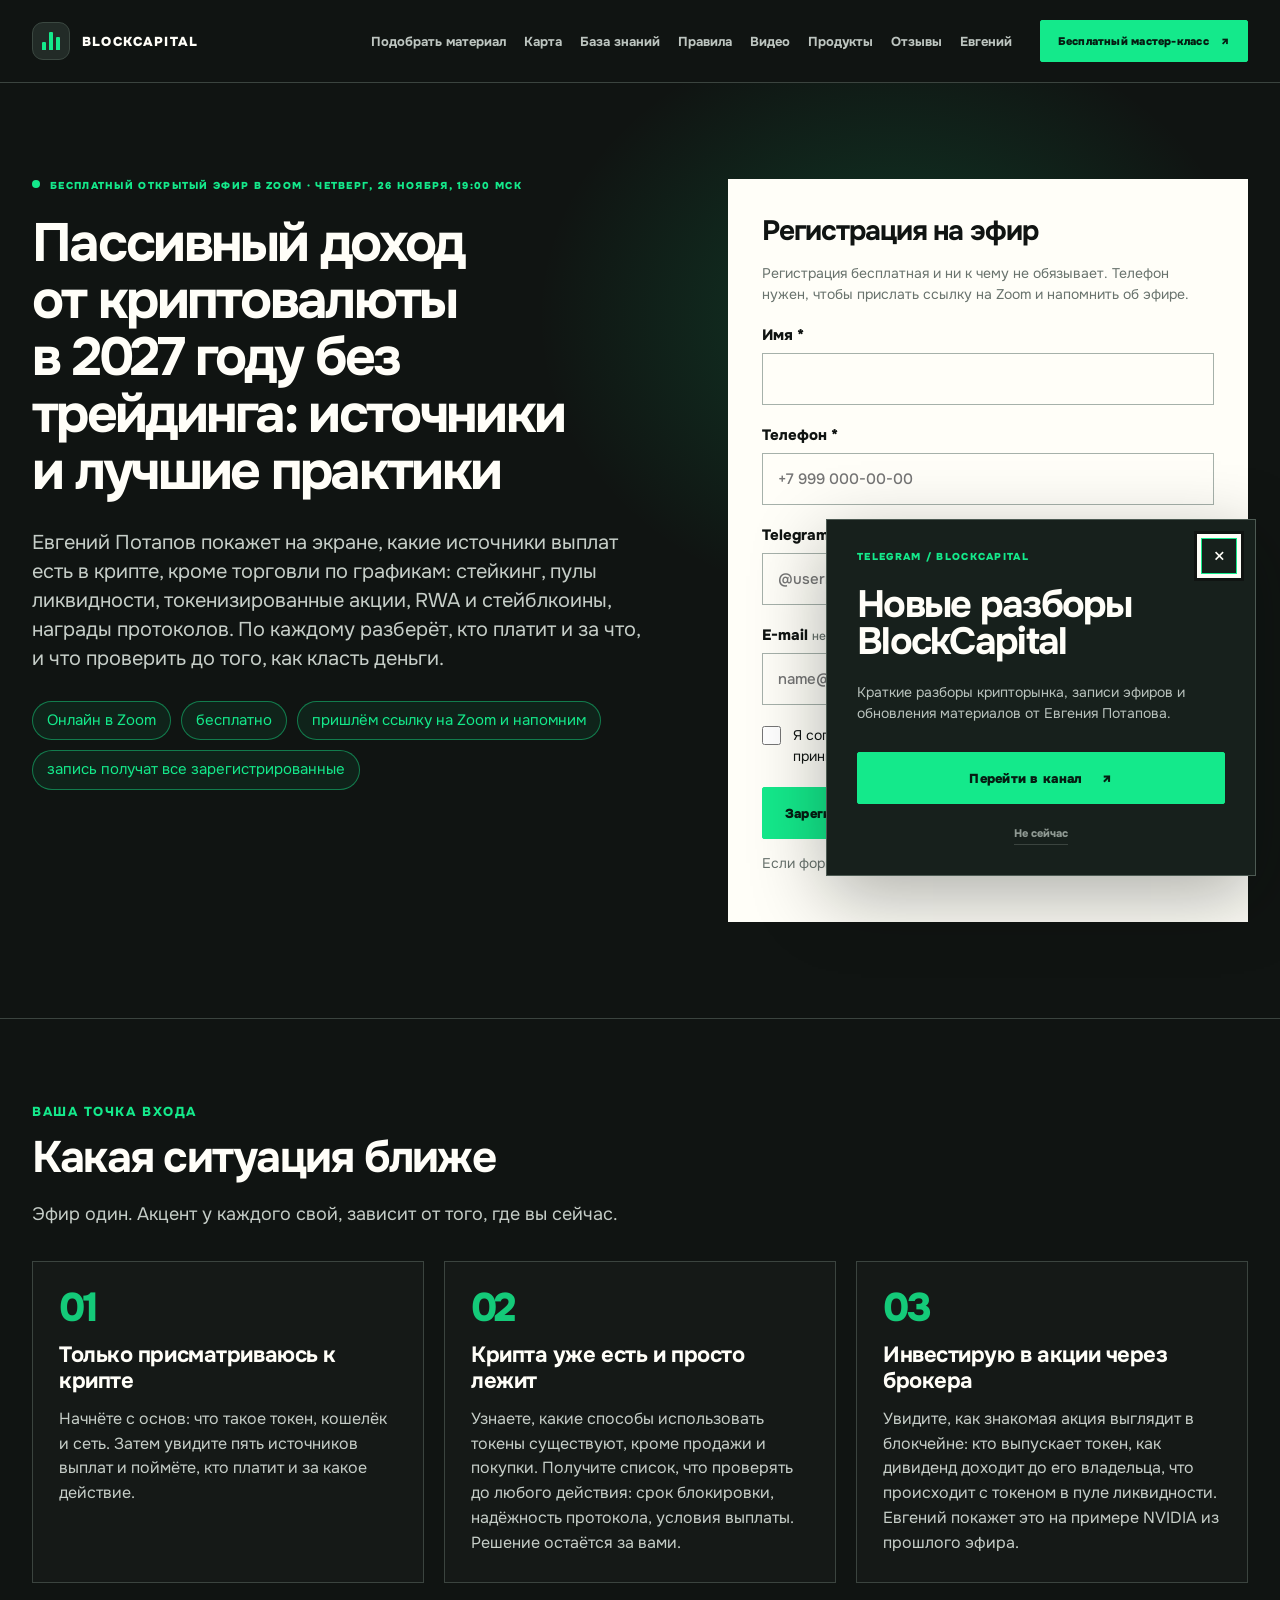
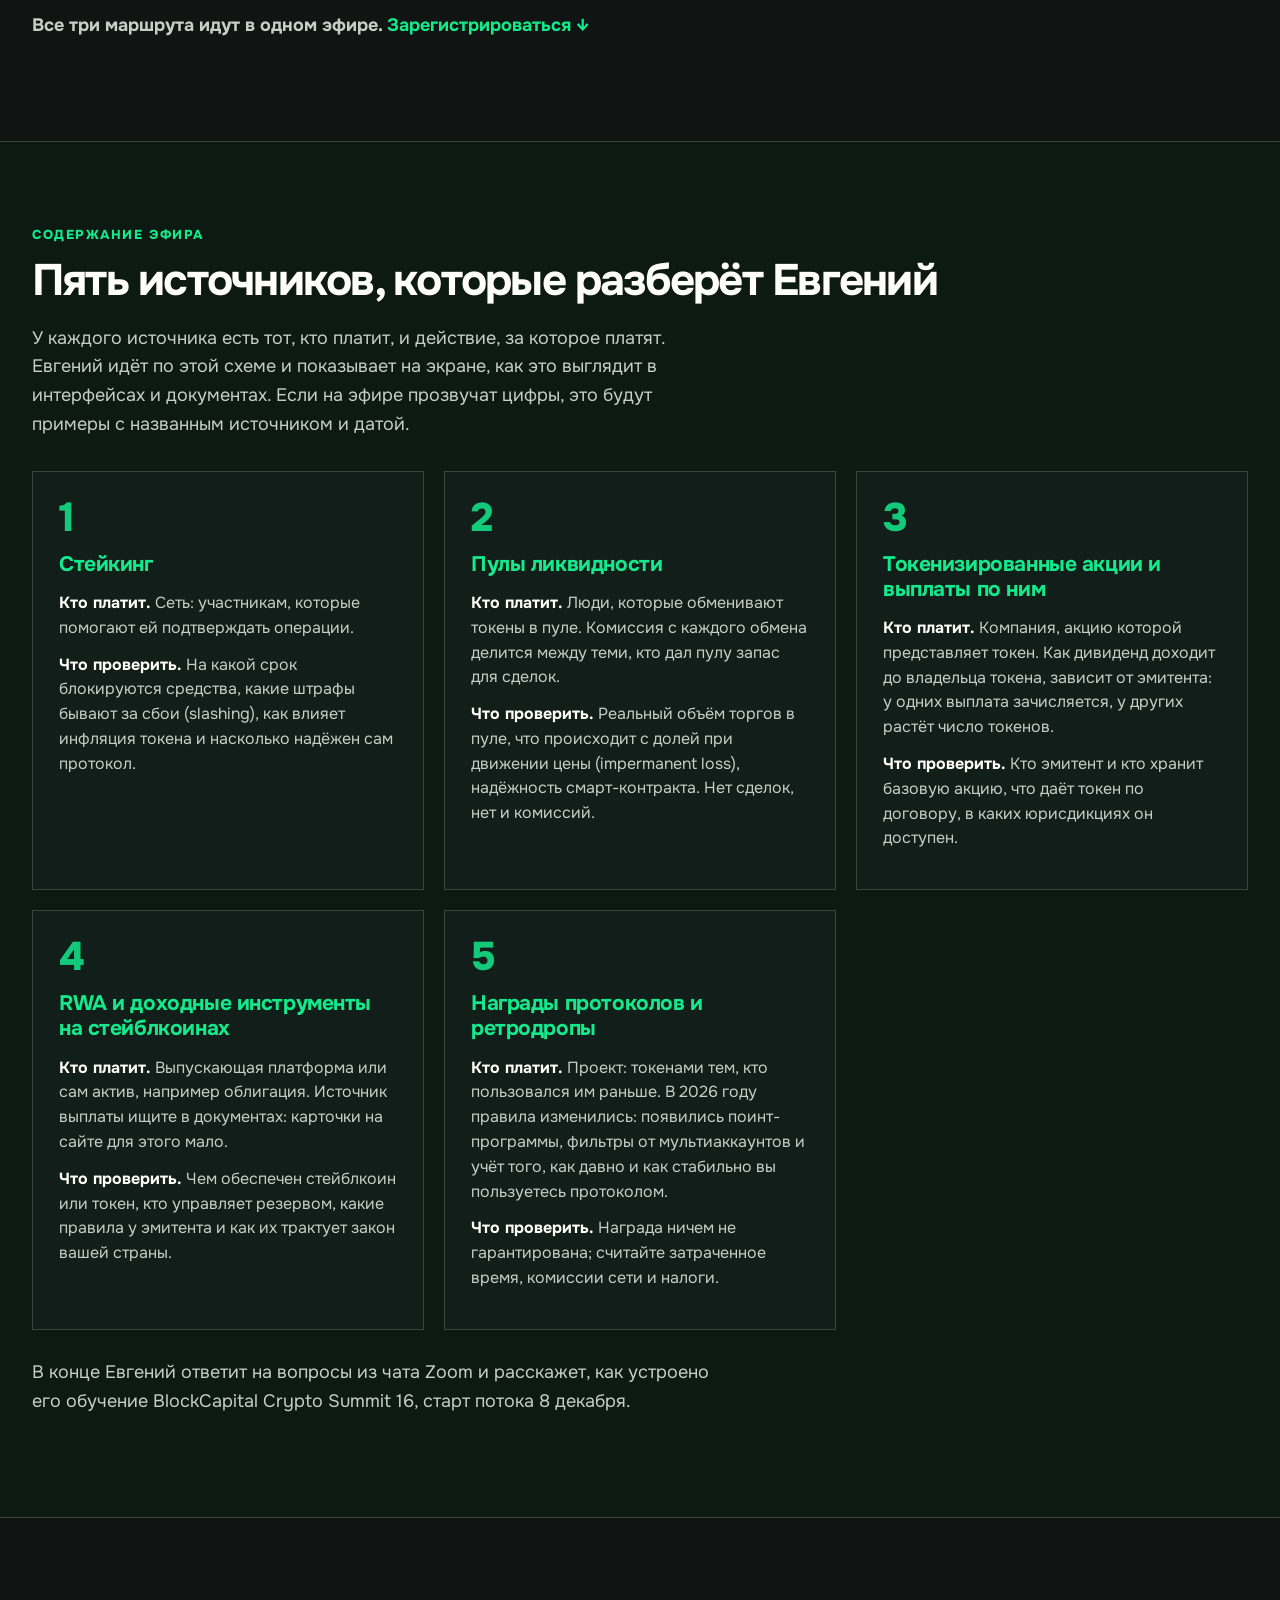
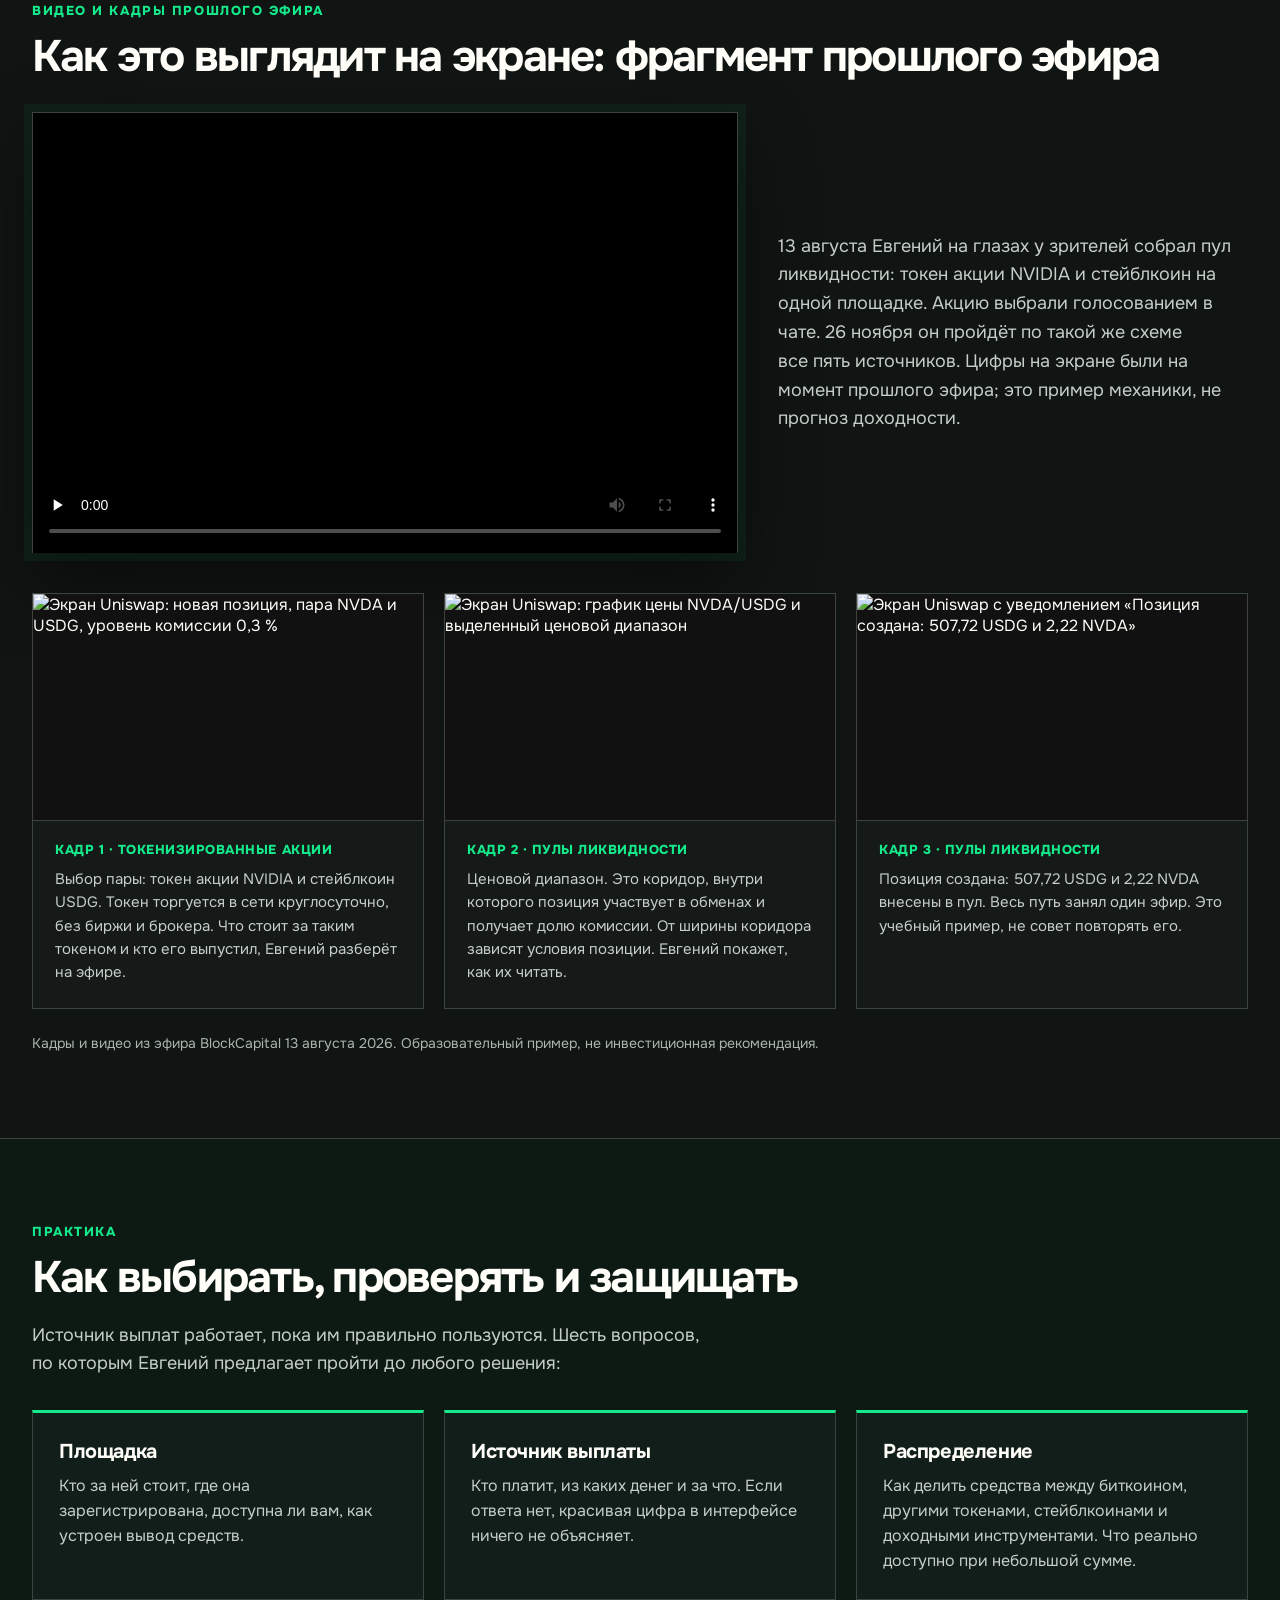
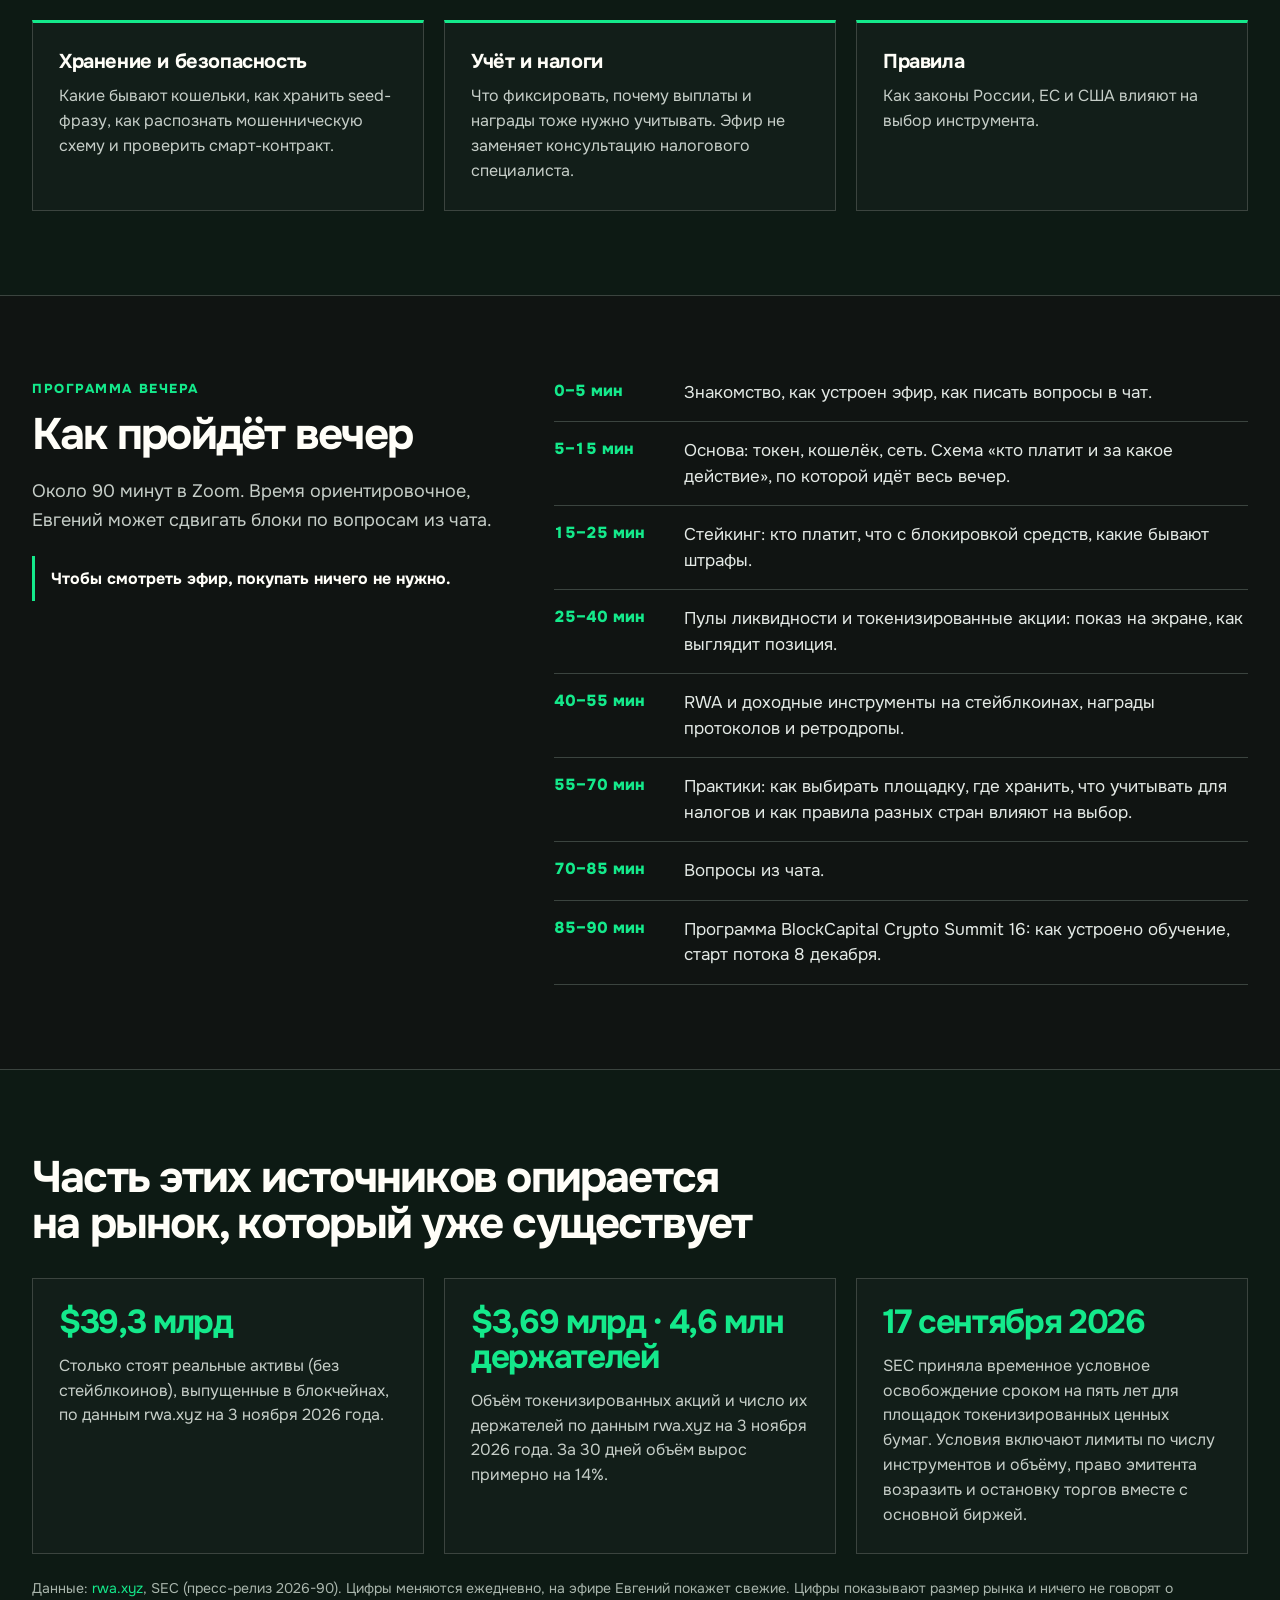
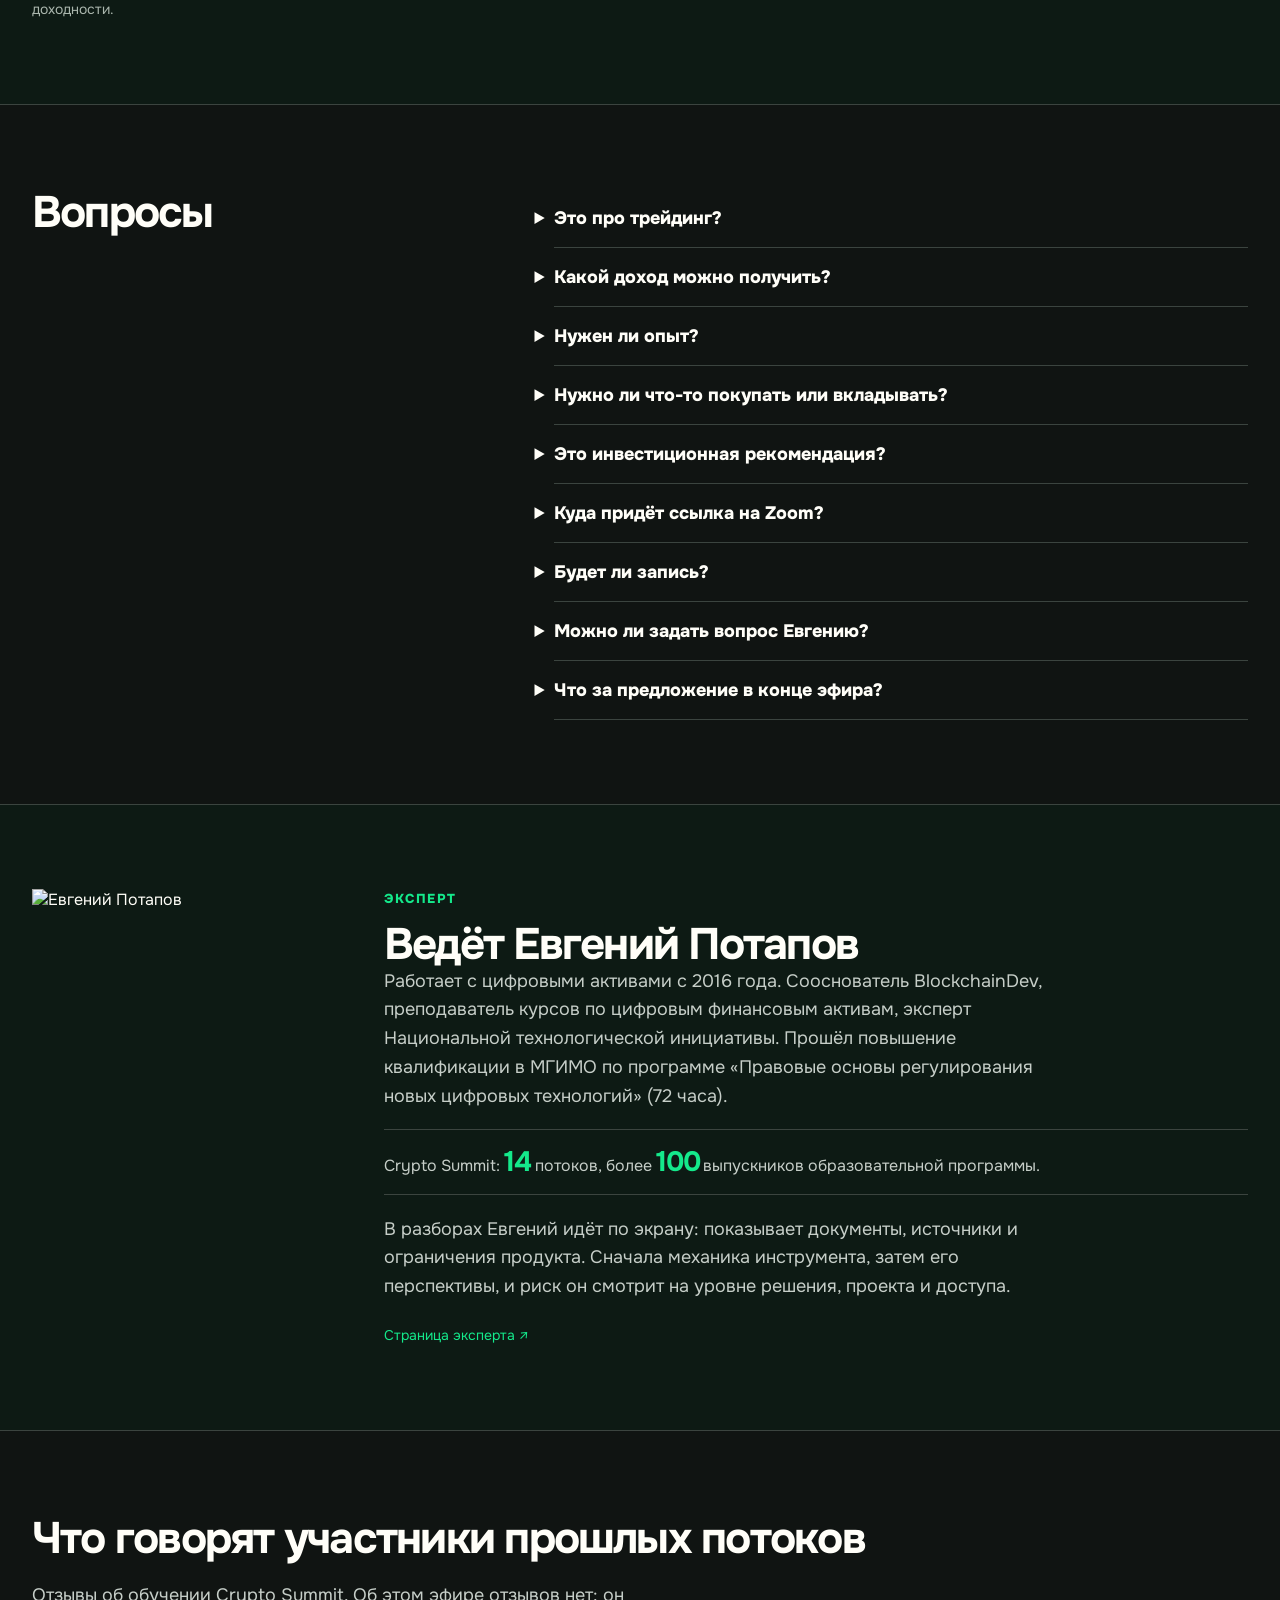
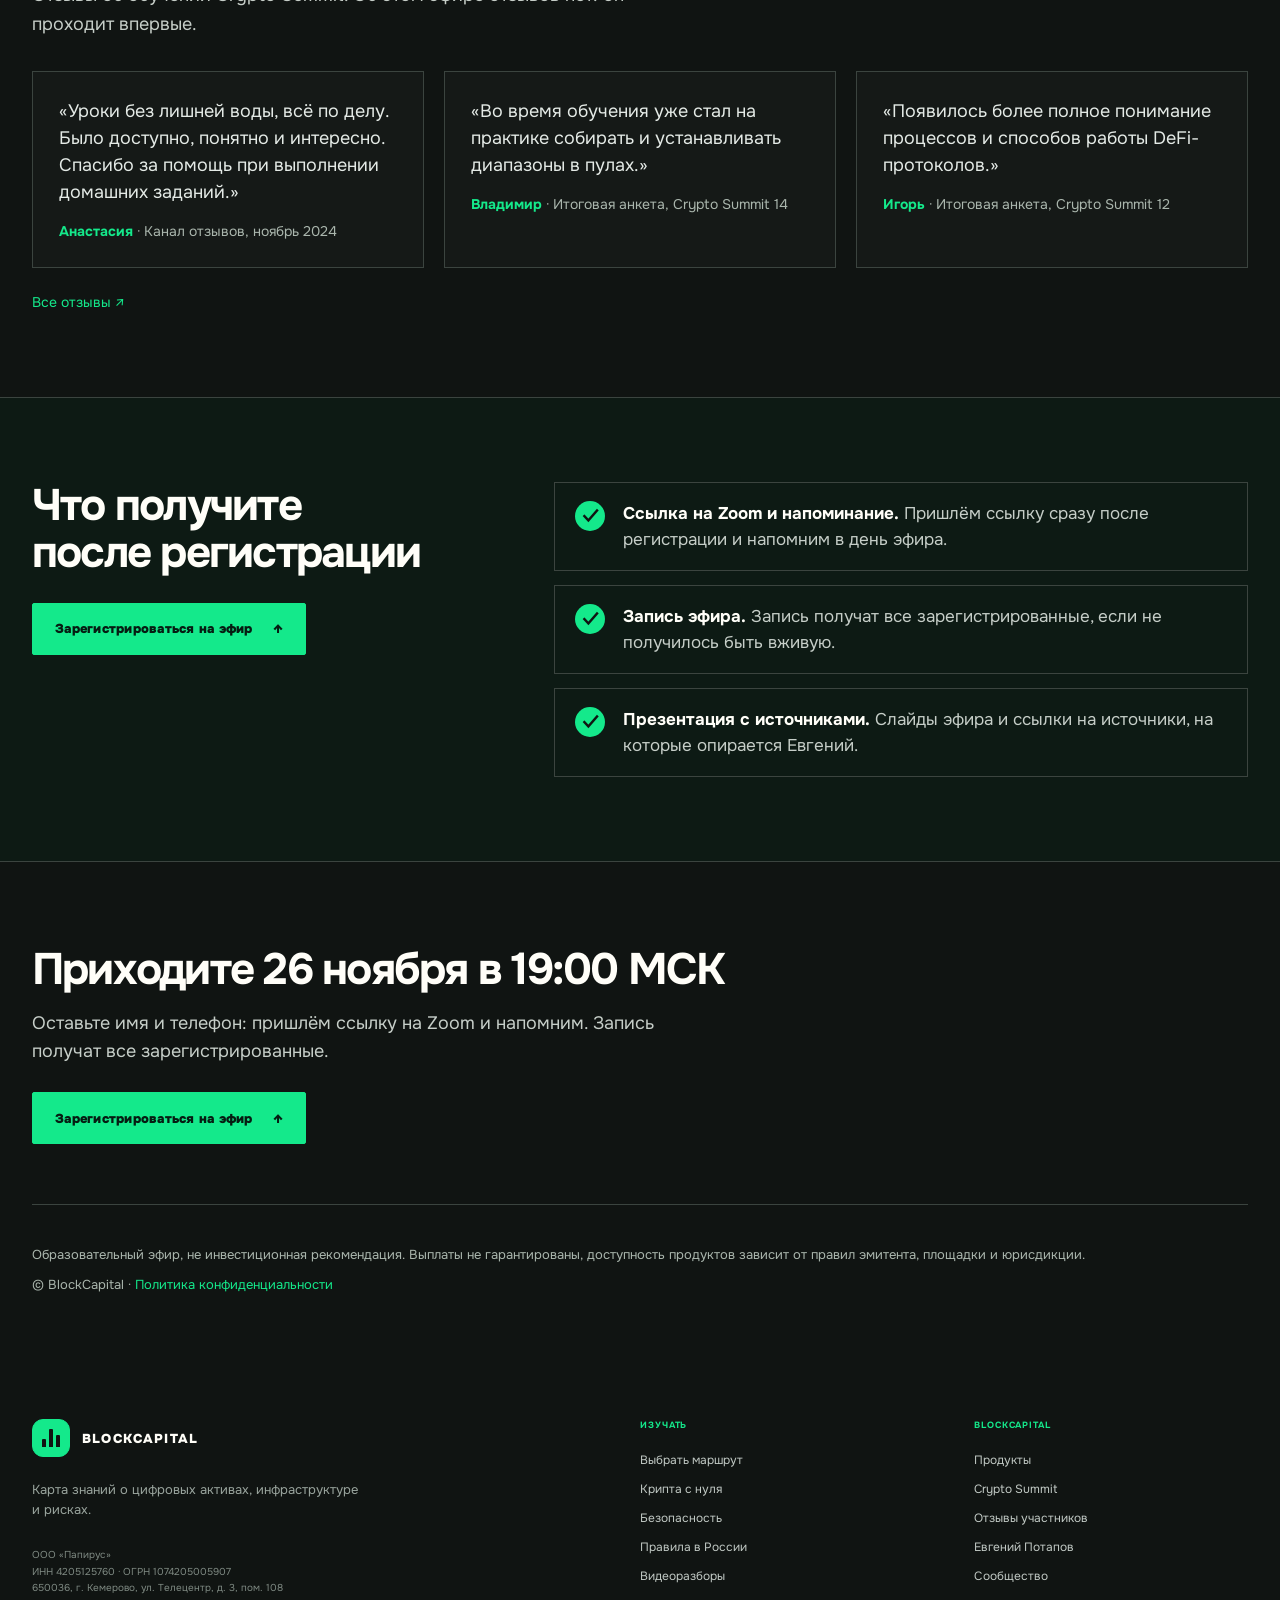
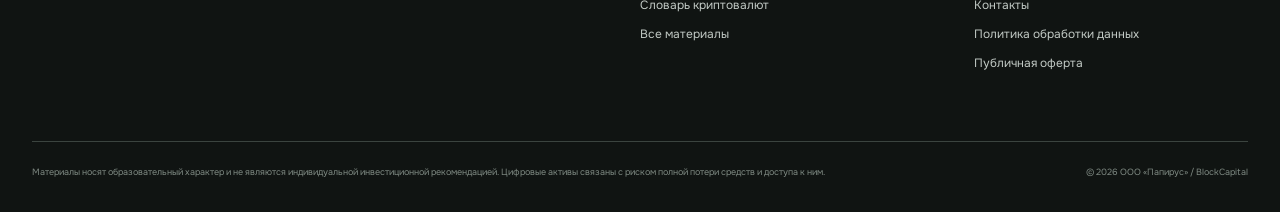
==== index.html @ 90746fdf "Efir 26.11 registration page (GitHub Pages copy)" ====
<!DOCTYPE html><html lang="ru"><head><meta charset="UTF-8"><meta name="viewport" content="width=device-width"><meta name="theme-color" content="#101412"><meta name="description" content="Открытый эфир в Zoom 26 ноября в 19:00 МСК. Евгений Потапов разберёт пять источников выплат в крипте, кроме торговли: кто платит, что проверить, как хранить и учитывать. Бесплатно, запись получат все зарегистрированные."><meta name="robots" content="noindex,nofollow"><link rel="canonical" href="https://theblockcapital.ru/efir/"><link rel="icon" href="https://theblockcapital.ru/favicon.svg" type="image/svg+xml"><meta property="og:locale" content="ru_RU"><meta property="og:type" content="website"><meta property="og:site_name" content="BlockCapital"><meta property="og:title" content="Бесплатный эфир Евгения Потапова 26 ноября: источники дохода от крипты без трейдинга"><meta property="og:description" content="Открытый эфир в Zoom 26 ноября в 19:00 МСК. Евгений Потапов разберёт пять источников выплат в крипте, кроме торговли: кто платит, что проверить, как хранить и учитывать. Бесплатно, запись получат все зарегистрированные."><meta property="og:url" content="https://theblockcapital.ru/efir/"><meta property="og:image" content="https://theblockcapital.ru/og-blockcapital.png"><meta property="og:image:width" content="1729"><meta property="og:image:height" content="910"><meta property="og:image:alt" content="BlockCapital — карта криптомира"><meta name="twitter:card" content="summary_large_image"><meta name="twitter:title" content="Бесплатный эфир Евгения Потапова 26 ноября: источники дохода от крипты без трейдинга"><meta name="twitter:description" content="Открытый эфир в Zoom 26 ноября в 19:00 МСК. Евгений Потапов разберёт пять источников выплат в крипте, кроме торговли: кто платит, что проверить, как хранить и учитывать. Бесплатно, запись получат все зарегистрированные."><meta name="twitter:image" content="https://theblockcapital.ru/og-blockcapital.png"><title>Бесплатный эфир Евгения Потапова 26 ноября: источники дохода от крипты без трейдинга</title><link rel="stylesheet" href="_astro/BaseLayout.CWzog6PB.css"><link rel="stylesheet" href="_astro/index.D4jkWgAp.css"></head><body data-content-id="efir-20261126" data-cluster="efir"><a class="skip-link" href="#content">К содержанию</a><header class="site-header bc-entry-header"><style>
    .bc-entry-header .desktop-nav { gap: 18px; }
    .bc-entry-header .desktop-nav a, .bc-entry-header .header-row > .button { white-space: nowrap; }
    .bc-entry-header .mobile-menu nav { max-height: calc(100dvh - 100px); overflow-y: auto; }
    .bc-entry-header .mobile-menu nav .mobile-masterclass { color: var(--ink); background: var(--green); }
    @media (max-width: 1240px) {
      .bc-entry-header .desktop-nav, .bc-entry-header .header-row > .button { display: none; }
      .bc-entry-header .mobile-menu { display: block; position: relative; }
      .bc-entry-header .mobile-menu summary { width: 42px; height: 42px; display: grid; place-content: center; gap: 6px; border: 1px solid var(--dark-line); cursor: pointer; list-style: none; }
      .bc-entry-header .mobile-menu summary::-webkit-details-marker { display: none; }
      .bc-entry-header .mobile-menu summary span { width: 18px; height: 1px; display: block; background: var(--white); }
      .bc-entry-header .mobile-menu nav { min-width: 250px; max-width: calc(100vw - 40px); padding: 12px; position: absolute; top: 49px; right: 0; display: flex; flex-direction: column; color: var(--ink); background: var(--paper); box-shadow: 0 15px 35px rgba(0,0,0,.25); }
      .bc-entry-header .mobile-menu nav a { padding: 13px; border-bottom: 1px solid var(--line); font-size: 13px; font-weight: 800; }
    }
    @media (forced-colors: active) { .bc-entry-header .mobile-menu summary span { background: none; border-top: 2px solid ButtonText; } }
  </style><div class="shell header-row"><a class="brand" href="https://theblockcapital.ru/" aria-label="BlockCapital — главная"><span class="brand-mark" aria-hidden="true"><i></i><i></i><i></i></span><span>BLOCKCAPITAL</span></a><nav class="desktop-nav" aria-label="Основная навигация"><a href="https://theblockcapital.ru/route/" data-metrika-goal="related_click" data-position="header_quiz" data-destination="route">Подобрать материал</a><a href="https://theblockcapital.ru/#map">Карта</a><a href="https://theblockcapital.ru/blog/">База знаний</a><a href="https://theblockcapital.ru/regulation/cryptocurrency-russia-2026/">Правила</a><a href="https://theblockcapital.ru/videos/">Видео</a><a href="https://theblockcapital.ru/products/">Продукты</a><a href="https://theblockcapital.ru/reviews/">Отзывы</a><a href="https://theblockcapital.ru/expert/evgeny-potapov/">Евгений</a></nav><a class="button button-small" href="https://theblockcapital.ru/academy/crypto-start/" data-metrika-goal="related_click" data-position="header_masterclass" data-destination="crypto-start">Бесплатный мастер-класс <span aria-hidden="true">↗</span></a><details class="mobile-menu"><summary aria-label="Открыть меню"><span></span><span></span></summary><nav aria-label="Мобильная навигация"><a class="mobile-masterclass" href="https://theblockcapital.ru/academy/crypto-start/" data-metrika-goal="related_click" data-position="mobile_header_masterclass" data-destination="crypto-start">Бесплатный мастер-класс ↗</a><a href="https://theblockcapital.ru/route/" data-metrika-goal="related_click" data-position="mobile_header_quiz" data-destination="route">Подобрать материал</a><a href="https://theblockcapital.ru/#map">Карта</a><a href="https://theblockcapital.ru/blog/">База знаний</a><a href="https://theblockcapital.ru/regulation/cryptocurrency-russia-2026/">Правила</a><a href="https://theblockcapital.ru/videos/">Видео</a><a href="https://theblockcapital.ru/products/">Продукты</a><a href="https://theblockcapital.ru/reviews/">Отзывы</a><a href="https://theblockcapital.ru/expert/evgeny-potapov/">Евгений</a><a href="https://theblockcapital.ru/academy/crypto-summit/">Crypto Summit</a><a href="https://theblockcapital.ru/community/">Сообщество</a><a href="https://theblockcapital.ru/contacts/">Контакты</a><a href="https://theblockcapital.ru/security/">Безопасность</a></nav></details></div></header><main id="content" tabindex="-1"><section class="ef-hero" data-astro-cid-yrrkajif><div class="ef-glow" aria-hidden="true" data-astro-cid-yrrkajif></div><div class="shell ef-grid" data-astro-cid-yrrkajif><div class="ef-copy" data-astro-cid-yrrkajif><span class="kicker kicker-green ef-kicker" data-astro-cid-yrrkajif>Бесплатный открытый эфир в Zoom · четверг, 26 ноября, 19:00 МСК</span><h1 data-astro-cid-yrrkajif>Пассивный доход от криптовалюты в 2027 году без трейдинга: источники и лучшие практики</h1><p class="ef-lead" data-astro-cid-yrrkajif>Евгений Потапов покажет на экране, какие источники выплат есть в крипте, кроме торговли по графикам: стейкинг, пулы ликвидности, токенизированные акции, RWA и стейблкоины, награды протоколов. По каждому разберёт, кто платит и за что, и что проверить до того, как класть деньги.</p><ul class="ef-chips" aria-label="Условия эфира" data-astro-cid-yrrkajif><li data-astro-cid-yrrkajif>Онлайн в Zoom</li><li data-astro-cid-yrrkajif>бесплатно</li><li data-astro-cid-yrrkajif>пришлём ссылку на Zoom и напомним</li><li data-astro-cid-yrrkajif>запись получат все зарегистрированные</li></ul></div><div class="ef-card" id="register" data-ef-card data-astro-cid-yrrkajif><div data-ef-gate data-astro-cid-yrrkajif><h2 data-astro-cid-yrrkajif>Регистрация на эфир</h2><p class="ef-hint" data-astro-cid-yrrkajif>Регистрация бесплатная и ни к чему не обязывает. Телефон нужен, чтобы прислать ссылку на Zoom и напомнить об эфире.</p><form class="ef-form" data-ef-form method="post" novalidate data-astro-cid-yrrkajif><label class="ef-field" for="ef-name" data-astro-cid-yrrkajif><span data-astro-cid-yrrkajif>Имя *</span><input id="ef-name" name="name" type="text" autocomplete="name" maxlength="120" required aria-describedby="ef-name-error" data-astro-cid-yrrkajif><small id="ef-name-error" class="ef-err" data-astro-cid-yrrkajif>Укажите имя.</small></label><label class="ef-field" for="ef-phone" data-astro-cid-yrrkajif><span data-astro-cid-yrrkajif>Телефон *</span><input id="ef-phone" name="phone" type="tel" autocomplete="tel" inputmode="tel" maxlength="24" required aria-describedby="ef-phone-error" placeholder="+7 999 000-00-00" data-astro-cid-yrrkajif><small id="ef-phone-error" class="ef-err" data-astro-cid-yrrkajif>Введите номер телефона: от 10 до 15 цифр.</small></label><label class="ef-field" for="ef-telegram" data-astro-cid-yrrkajif><span data-astro-cid-yrrkajif>Telegram <em data-astro-cid-yrrkajif>необязательно</em></span><input id="ef-telegram" name="telegram" type="text" autocomplete="username" autocapitalize="none" autocorrect="off" spellcheck="false" maxlength="100" aria-describedby="ef-telegram-error" placeholder="@username или t.me/username" data-astro-cid-yrrkajif><small id="ef-telegram-error" class="ef-err" data-astro-cid-yrrkajif>Укажите @username или ссылку t.me/username.</small></label><label class="ef-field" for="ef-email" data-astro-cid-yrrkajif><span data-astro-cid-yrrkajif>E-mail <em data-astro-cid-yrrkajif>необязательно</em></span><input id="ef-email" name="email" type="email" autocomplete="email" spellcheck="false" maxlength="180" aria-describedby="ef-email-error" placeholder="name@example.com" data-astro-cid-yrrkajif><small id="ef-email-error" class="ef-err" data-astro-cid-yrrkajif>Укажите корректный e-mail.</small></label><label class="ef-consent" data-astro-cid-yrrkajif><input name="consent" type="checkbox" required aria-describedby="ef-consent-error" data-astro-cid-yrrkajif><span data-astro-cid-yrrkajif>Я согласен(на) на обработку персональных данных и принимаю <a href="https://theblockcapital.ru/privacy/" target="_blank" rel="noreferrer" data-astro-cid-yrrkajif>политику конфиденциальности</a>. *</span></label><small id="ef-consent-error" class="ef-err" data-ef-consent-error hidden data-astro-cid-yrrkajif>Подтвердите согласие.</small><label class="ef-honeypot" aria-hidden="true" data-astro-cid-yrrkajif>Не заполняйте это поле<input name="website" type="text" tabindex="-1" autocomplete="off" data-astro-cid-yrrkajif></label><p class="ef-error" data-ef-error role="alert" hidden data-astro-cid-yrrkajif>Не удалось отправить форму. Проверьте соединение и попробуйте ещё раз: ответы остались в полях.</p><button class="button" type="submit" data-ef-submit disabled data-astro-cid-yrrkajif>Зарегистрироваться на эфир <span aria-hidden="true" data-astro-cid-yrrkajif>↗</span></button></form><p class="ef-help" data-astro-cid-yrrkajif>Если форма не работает, <a href="https://t.me/Yan_Lukashin" target="_blank" rel="noreferrer" data-astro-cid-yrrkajif>напишите Яну</a>.</p></div><div class="ef-done" data-ef-done hidden data-astro-cid-yrrkajif><h2 tabindex="-1" data-ef-done-heading data-astro-cid-yrrkajif>Вы зарегистрированы</h2><p data-astro-cid-yrrkajif>Пришлём ссылку на Zoom и напомним в день эфира. Запись получат все зарегистрированные.</p><p class="ef-event" data-astro-cid-yrrkajif><b data-astro-cid-yrrkajif>26 ноября, четверг, 19:00 МСК</b><br data-astro-cid-yrrkajif>Онлайн в Zoom. Ссылку на Zoom пришлём после регистрации и напомним в день эфира.</p><div class="ef-actions" data-astro-cid-yrrkajif><button class="button" type="button" data-ef-ics data-astro-cid-yrrkajif>Добавить в календарь <span aria-hidden="true" data-astro-cid-yrrkajif>↓</span></button><a class="button button-ghost" href="https://t.me/theBlockCapital" target="_blank" rel="noreferrer" data-ef-tg data-astro-cid-yrrkajif>Telegram-канал <span aria-hidden="true" data-astro-cid-yrrkajif>↗</span></a></div></div></div></div><noscript><p class="shell ef-noscript" data-astro-cid-yrrkajif>Для отправки формы нужен JavaScript. Если он недоступен, <a href="https://t.me/Yan_Lukashin" target="_blank" rel="noreferrer" data-astro-cid-yrrkajif>напишите Яну</a>.</p></noscript></section><section class="ef-section" aria-labelledby="ef-sit-h" data-astro-cid-yrrkajif><div class="shell" data-astro-cid-yrrkajif><span class="ef-eyebrow" data-astro-cid-yrrkajif>Ваша точка входа</span><h2 id="ef-sit-h" data-astro-cid-yrrkajif>Какая ситуация ближе</h2><p class="ef-p ef-intro" data-astro-cid-yrrkajif>Эфир один. Акцент у каждого свой, зависит от того, где вы сейчас.</p><ul class="ef-sit" data-astro-cid-yrrkajif><li class="ef-reveal" data-astro-cid-yrrkajif><span class="ef-num" aria-hidden="true" data-astro-cid-yrrkajif>01</span><h3 data-astro-cid-yrrkajif>Только присматриваюсь к крипте</h3><p data-astro-cid-yrrkajif>Начнёте с основ: что такое токен, кошелёк и сеть. Затем увидите пять источников выплат и поймёте, кто платит и за какое действие.</p></li><li class="ef-reveal" data-astro-cid-yrrkajif><span class="ef-num" aria-hidden="true" data-astro-cid-yrrkajif>02</span><h3 data-astro-cid-yrrkajif>Крипта уже есть и просто лежит</h3><p data-astro-cid-yrrkajif>Узнаете, какие способы использовать токены существуют, кроме продажи и покупки. Получите список, что проверять до любого действия: срок блокировки, надёжность протокола, условия выплаты. Решение остаётся за вами.</p></li><li class="ef-reveal" data-astro-cid-yrrkajif><span class="ef-num" aria-hidden="true" data-astro-cid-yrrkajif>03</span><h3 data-astro-cid-yrrkajif>Инвестирую в акции через брокера</h3><p data-astro-cid-yrrkajif>Увидите, как знакомая акция выглядит в блокчейне: кто выпускает токен, как дивиденд доходит до его владельца, что происходит с токеном в пуле ликвидности. Евгений покажет это на примере NVIDIA из прошлого эфира.</p></li></ul><p class="ef-p ef-anchor" data-astro-cid-yrrkajif>Все три маршрута идут в одном эфире. <a href="#register" data-ef-cta data-astro-cid-yrrkajif>Зарегистрироваться ↓</a></p></div></section><section class="ef-section ef-alt" aria-labelledby="ef-src-h" data-astro-cid-yrrkajif><div class="shell" data-astro-cid-yrrkajif><span class="ef-eyebrow" data-astro-cid-yrrkajif>Содержание эфира</span><h2 id="ef-src-h" data-astro-cid-yrrkajif>Пять источников, которые разберёт Евгений</h2><p class="ef-p ef-intro" data-astro-cid-yrrkajif>У каждого источника есть тот, кто платит, и действие, за которое платят. Евгений идёт по этой схеме и показывает на экране, как это выглядит в интерфейсах и документах. Если на эфире прозвучат цифры, это будут примеры с названным источником и датой.</p><ol class="ef-sources" data-astro-cid-yrrkajif><li class="ef-reveal" data-astro-cid-yrrkajif><span class="ef-num" aria-hidden="true" data-astro-cid-yrrkajif>1</span><h3 data-astro-cid-yrrkajif>Стейкинг</h3><p data-astro-cid-yrrkajif><b data-astro-cid-yrrkajif>Кто платит.</b> Сеть: участникам, которые помогают ей подтверждать операции.</p><p data-astro-cid-yrrkajif><b data-astro-cid-yrrkajif>Что проверить.</b> На какой срок блокируются средства, какие штрафы бывают за сбои (slashing), как влияет инфляция токена и насколько надёжен сам протокол.</p></li><li class="ef-reveal" data-astro-cid-yrrkajif><span class="ef-num" aria-hidden="true" data-astro-cid-yrrkajif>2</span><h3 data-astro-cid-yrrkajif>Пулы ликвидности</h3><p data-astro-cid-yrrkajif><b data-astro-cid-yrrkajif>Кто платит.</b> Люди, которые обменивают токены в пуле. Комиссия с каждого обмена делится между теми, кто дал пулу запас для сделок.</p><p data-astro-cid-yrrkajif><b data-astro-cid-yrrkajif>Что проверить.</b> Реальный объём торгов в пуле, что происходит с долей при движении цены (impermanent loss), надёжность смарт-контракта. Нет сделок, нет и комиссий.</p></li><li class="ef-reveal" data-astro-cid-yrrkajif><span class="ef-num" aria-hidden="true" data-astro-cid-yrrkajif>3</span><h3 data-astro-cid-yrrkajif>Токенизированные акции и выплаты по ним</h3><p data-astro-cid-yrrkajif><b data-astro-cid-yrrkajif>Кто платит.</b> Компания, акцию которой представляет токен. Как дивиденд доходит до владельца токена, зависит от эмитента: у одних выплата зачисляется, у других растёт число токенов.</p><p data-astro-cid-yrrkajif><b data-astro-cid-yrrkajif>Что проверить.</b> Кто эмитент и кто хранит базовую акцию, что даёт токен по договору, в каких юрисдикциях он доступен.</p></li><li class="ef-reveal" data-astro-cid-yrrkajif><span class="ef-num" aria-hidden="true" data-astro-cid-yrrkajif>4</span><h3 data-astro-cid-yrrkajif>RWA и доходные инструменты на стейблкоинах</h3><p data-astro-cid-yrrkajif><b data-astro-cid-yrrkajif>Кто платит.</b> Выпускающая платформа или сам актив, например облигация. Источник выплаты ищите в документах: карточки на сайте для этого мало.</p><p data-astro-cid-yrrkajif><b data-astro-cid-yrrkajif>Что проверить.</b> Чем обеспечен стейблкоин или токен, кто управляет резервом, какие правила у эмитента и как их трактует закон вашей страны.</p></li><li class="ef-reveal" data-astro-cid-yrrkajif><span class="ef-num" aria-hidden="true" data-astro-cid-yrrkajif>5</span><h3 data-astro-cid-yrrkajif>Награды протоколов и ретродропы</h3><p data-astro-cid-yrrkajif><b data-astro-cid-yrrkajif>Кто платит.</b> Проект: токенами тем, кто пользовался им раньше. В 2026 году правила изменились: появились поинт-программы, фильтры от мультиаккаунтов и учёт того, как давно и как стабильно вы пользуетесь протоколом.</p><p data-astro-cid-yrrkajif><b data-astro-cid-yrrkajif>Что проверить.</b> Награда ничем не гарантирована; считайте затраченное время, комиссии сети и налоги.</p></li></ol><p class="ef-p" data-astro-cid-yrrkajif>В конце Евгений ответит на вопросы из чата Zoom и расскажет, как устроено его обучение BlockCapital Crypto Summit 16, старт потока 8 декабря.</p></div></section><section class="ef-section" aria-labelledby="ef-screen-h" data-astro-cid-yrrkajif><div class="shell" data-astro-cid-yrrkajif><span class="ef-eyebrow" data-astro-cid-yrrkajif>Видео и кадры прошлого эфира</span><h2 id="ef-screen-h" data-astro-cid-yrrkajif>Как это выглядит на экране: фрагмент прошлого эфира</h2><div class="ef-video" data-astro-cid-yrrkajif><div class="ef-player" data-astro-cid-yrrkajif><video crossorigin="anonymous" controls playsinline preload="none" width="1280" height="800" poster="https://storage.yandexcloud.net/blockcapital-replay-media/teasers/efir-nov26-nvda-pool-poster-v1.webp" aria-label="Фрагмент эфира 13 августа: Евгений Потапов собирает пул ликвидности с токеном акции NVIDIA" data-astro-cid-yrrkajif><source src="https://storage.yandexcloud.net/blockcapital-replay-media/teasers/efir-nov26-nvda-pool-v1.mp4" type="video/mp4" data-astro-cid-yrrkajif><track kind="subtitles" srclang="ru" label="Русские субтитры" src="https://storage.yandexcloud.net/blockcapital-replay-media/teasers/efir-nov26-nvda-pool-v1.ru.vtt" default data-astro-cid-yrrkajif>Ваш браузер не поддерживает воспроизведение видео.</video></div><p class="ef-p ef-caption" data-astro-cid-yrrkajif>13 августа Евгений на глазах у зрителей собрал пул ликвидности: токен акции NVIDIA и стейблкоин на одной площадке. Акцию выбрали голосованием в чате. 26 ноября он пройдёт по такой же схеме все пять источников. Цифры на экране были на момент прошлого эфира; это пример механики, не прогноз доходности.</p></div><ol class="ef-frames" data-astro-cid-yrrkajif><li class="ef-reveal" data-astro-cid-yrrkajif><img src="https://theblockcapital.ru/efir/liquidity-pool-pair.webp" alt="Экран Uniswap: новая позиция, пара NVDA и USDG, уровень комиссии 0,3 %" width="1200" height="698" loading="lazy" decoding="async" data-astro-cid-yrrkajif><div data-astro-cid-yrrkajif><span class="ef-tag" data-astro-cid-yrrkajif>Кадр 1 · токенизированные акции</span><p data-astro-cid-yrrkajif>Выбор пары: токен акции NVIDIA и стейблкоин USDG. Токен торгуется в сети круглосуточно, без биржи и брокера. Что стоит за таким токеном и кто его выпустил, Евгений разберёт на эфире.</p></div></li><li class="ef-reveal" data-astro-cid-yrrkajif><img src="https://theblockcapital.ru/efir/liquidity-pool-range.webp" alt="Экран Uniswap: график цены NVDA/USDG и выделенный ценовой диапазон" width="1200" height="698" loading="lazy" decoding="async" data-astro-cid-yrrkajif><div data-astro-cid-yrrkajif><span class="ef-tag" data-astro-cid-yrrkajif>Кадр 2 · пулы ликвидности</span><p data-astro-cid-yrrkajif>Ценовой диапазон. Это коридор, внутри которого позиция участвует в обменах и получает долю комиссии. От ширины коридора зависят условия позиции. Евгений покажет, как их читать.</p></div></li><li class="ef-reveal" data-astro-cid-yrrkajif><img src="https://theblockcapital.ru/efir/liquidity-pool-created.webp" alt="Экран Uniswap с уведомлением «Позиция создана: 507,72 USDG и 2,22 NVDA»" width="1200" height="698" loading="lazy" decoding="async" data-astro-cid-yrrkajif><div data-astro-cid-yrrkajif><span class="ef-tag" data-astro-cid-yrrkajif>Кадр 3 · пулы ликвидности</span><p data-astro-cid-yrrkajif>Позиция создана: 507,72 USDG и 2,22 NVDA внесены в пул. Весь путь занял один эфир. Это учебный пример, не совет повторять его.</p></div></li></ol><p class="ef-note" data-astro-cid-yrrkajif>Кадры и видео из эфира BlockCapital 13 августа 2026. Образовательный пример, не инвестиционная рекомендация.</p></div></section><section class="ef-section ef-alt" aria-labelledby="ef-practice-h" data-astro-cid-yrrkajif><div class="shell" data-astro-cid-yrrkajif><span class="ef-eyebrow" data-astro-cid-yrrkajif>Практика</span><h2 id="ef-practice-h" data-astro-cid-yrrkajif>Как выбирать, проверять и защищать</h2><p class="ef-p ef-intro" data-astro-cid-yrrkajif>Источник выплат работает, пока им правильно пользуются. Шесть вопросов, по которым Евгений предлагает пройти до любого решения:</p><ul class="ef-practice" data-astro-cid-yrrkajif><li class="ef-reveal" data-astro-cid-yrrkajif><h3 data-astro-cid-yrrkajif>Площадка</h3><p data-astro-cid-yrrkajif>Кто за ней стоит, где она зарегистрирована, доступна ли вам, как устроен вывод средств.</p></li><li class="ef-reveal" data-astro-cid-yrrkajif><h3 data-astro-cid-yrrkajif>Источник выплаты</h3><p data-astro-cid-yrrkajif>Кто платит, из каких денег и за что. Если ответа нет, красивая цифра в интерфейсе ничего не объясняет.</p></li><li class="ef-reveal" data-astro-cid-yrrkajif><h3 data-astro-cid-yrrkajif>Распределение</h3><p data-astro-cid-yrrkajif>Как делить средства между биткоином, другими токенами, стейблкоинами и доходными инструментами. Что реально доступно при небольшой сумме.</p></li><li class="ef-reveal" data-astro-cid-yrrkajif><h3 data-astro-cid-yrrkajif>Хранение и безопасность</h3><p data-astro-cid-yrrkajif>Какие бывают кошельки, как хранить seed-фразу, как распознать мошенническую схему и проверить смарт-контракт.</p></li><li class="ef-reveal" data-astro-cid-yrrkajif><h3 data-astro-cid-yrrkajif>Учёт и налоги</h3><p data-astro-cid-yrrkajif>Что фиксировать, почему выплаты и награды тоже нужно учитывать. Эфир не заменяет консультацию налогового специалиста.</p></li><li class="ef-reveal" data-astro-cid-yrrkajif><h3 data-astro-cid-yrrkajif>Правила</h3><p data-astro-cid-yrrkajif>Как законы России, ЕС и США влияют на выбор инструмента.</p></li></ul></div></section><section class="ef-section" aria-labelledby="ef-plan-h" data-astro-cid-yrrkajif><div class="shell ef-block" data-astro-cid-yrrkajif><div data-astro-cid-yrrkajif><span class="ef-eyebrow" data-astro-cid-yrrkajif>Программа вечера</span><h2 id="ef-plan-h" data-astro-cid-yrrkajif>Как пройдёт вечер</h2><p class="ef-p ef-intro" data-astro-cid-yrrkajif>Около 90 минут в Zoom. Время ориентировочное, Евгений может сдвигать блоки по вопросам из чата.</p><p class="ef-plan-note" data-astro-cid-yrrkajif>Чтобы смотреть эфир, покупать ничего не нужно.</p></div><ol class="ef-plan" data-astro-cid-yrrkajif><li data-astro-cid-yrrkajif><span class="ef-time" data-astro-cid-yrrkajif>0–5 мин</span><p data-astro-cid-yrrkajif>Знакомство, как устроен эфир, как писать вопросы в чат.</p></li><li data-astro-cid-yrrkajif><span class="ef-time" data-astro-cid-yrrkajif>5–15 мин</span><p data-astro-cid-yrrkajif>Основа: токен, кошелёк, сеть. Схема «кто платит и за какое действие», по которой идёт весь вечер.</p></li><li data-astro-cid-yrrkajif><span class="ef-time" data-astro-cid-yrrkajif>15–25 мин</span><p data-astro-cid-yrrkajif>Стейкинг: кто платит, что с блокировкой средств, какие бывают штрафы.</p></li><li data-astro-cid-yrrkajif><span class="ef-time" data-astro-cid-yrrkajif>25–40 мин</span><p data-astro-cid-yrrkajif>Пулы ликвидности и токенизированные акции: показ на экране, как выглядит позиция.</p></li><li data-astro-cid-yrrkajif><span class="ef-time" data-astro-cid-yrrkajif>40–55 мин</span><p data-astro-cid-yrrkajif>RWA и доходные инструменты на стейблкоинах, награды протоколов и ретродропы.</p></li><li data-astro-cid-yrrkajif><span class="ef-time" data-astro-cid-yrrkajif>55–70 мин</span><p data-astro-cid-yrrkajif>Практики: как выбирать площадку, где хранить, что учитывать для налогов и как правила разных стран влияют на выбор.</p></li><li data-astro-cid-yrrkajif><span class="ef-time" data-astro-cid-yrrkajif>70–85 мин</span><p data-astro-cid-yrrkajif>Вопросы из чата.</p></li><li data-astro-cid-yrrkajif><span class="ef-time" data-astro-cid-yrrkajif>85–90 мин</span><p data-astro-cid-yrrkajif>Программа BlockCapital Crypto Summit 16: как устроено обучение, старт потока 8 декабря.</p></li></ol></div></section><section class="ef-section ef-alt" aria-labelledby="ef-data-h" data-astro-cid-yrrkajif><div class="shell" data-astro-cid-yrrkajif><h2 id="ef-data-h" data-astro-cid-yrrkajif>Часть этих источников опирается на рынок, который уже существует</h2><div class="ef-cards" data-astro-cid-yrrkajif><article class="ef-stat ef-reveal" data-astro-cid-yrrkajif><strong data-astro-cid-yrrkajif>$39,3 млрд</strong><p data-astro-cid-yrrkajif>Столько стоят реальные активы (без стейблкоинов), выпущенные в блокчейнах, по данным rwa.xyz на 3 ноября 2026 года.</p></article><article class="ef-stat ef-reveal" data-astro-cid-yrrkajif><strong data-astro-cid-yrrkajif>$3,69 млрд · 4,6 млн держателей</strong><p data-astro-cid-yrrkajif>Объём токенизированных акций и число их держателей по данным rwa.xyz на 3 ноября 2026 года. За 30 дней объём вырос примерно на 14%.</p></article><article class="ef-stat ef-reveal" data-astro-cid-yrrkajif><strong data-astro-cid-yrrkajif>17 сентября 2026</strong><p data-astro-cid-yrrkajif>SEC приняла временное условное освобождение сроком на пять лет для площадок токенизированных ценных бумаг. Условия включают лимиты по числу инструментов и объёму, право эмитента возразить и остановку торгов вместе с основной биржей.</p></article></div><p class="ef-note" data-astro-cid-yrrkajif>Данные: <a href="https://app.rwa.xyz/" target="_blank" rel="noreferrer" data-astro-cid-yrrkajif>rwa.xyz</a>, SEC (пресс-релиз 2026-90). Цифры меняются ежедневно, на эфире Евгений покажет свежие. Цифры показывают размер рынка и ничего не говорят о доходности.</p></div></section><section class="ef-section" aria-labelledby="ef-faq-h" data-astro-cid-yrrkajif><div class="shell ef-block" data-astro-cid-yrrkajif><h2 id="ef-faq-h" data-astro-cid-yrrkajif>Вопросы</h2><div class="ef-faq" data-astro-cid-yrrkajif><details data-astro-cid-yrrkajif><summary data-astro-cid-yrrkajif>Это про трейдинг?</summary><p data-astro-cid-yrrkajif>Нет. Торговать по графикам на эфире не будем: речь о выплатах, которые получают за другое действие.</p></details><details data-astro-cid-yrrkajif><summary data-astro-cid-yrrkajif>Какой доход можно получить?</summary><p data-astro-cid-yrrkajif>Эфир не называет ожидаемую доходность. Выплаты зависят от рынка, площадки и условий каждого источника и не гарантированы. Если прозвучит цифра, Евгений покажет, откуда она и на какую дату.</p></details><details data-astro-cid-yrrkajif><summary data-astro-cid-yrrkajif>Нужен ли опыт?</summary><p data-astro-cid-yrrkajif>Нет. Евгений начинает с базового: что такое токен, кошелёк, сеть. Тем, кто в теме, пригодится проверка источников и практики.</p></details><details data-astro-cid-yrrkajif><summary data-astro-cid-yrrkajif>Нужно ли что-то покупать или вкладывать?</summary><p data-astro-cid-yrrkajif>Нет. На эфире показывают устройство и цифры. Решения о деньгах вы принимаете сами.</p></details><details data-astro-cid-yrrkajif><summary data-astro-cid-yrrkajif>Это инвестиционная рекомендация?</summary><p data-astro-cid-yrrkajif>Нет. Материал образовательный. Мы не советуем покупать или продавать конкретные активы.</p></details><details data-astro-cid-yrrkajif><summary data-astro-cid-yrrkajif>Куда придёт ссылка на Zoom?</summary><p data-astro-cid-yrrkajif>Пришлём её после регистрации и напомним в день эфира.</p></details><details data-astro-cid-yrrkajif><summary data-astro-cid-yrrkajif>Будет ли запись?</summary><p data-astro-cid-yrrkajif>Да. Запись получат все, кто зарегистрировался.</p></details><details data-astro-cid-yrrkajif><summary data-astro-cid-yrrkajif>Можно ли задать вопрос Евгению?</summary><p data-astro-cid-yrrkajif>Да. Пишите в чат Zoom во время эфира.</p></details><details data-astro-cid-yrrkajif><summary data-astro-cid-yrrkajif>Что за предложение в конце эфира?</summary><p data-astro-cid-yrrkajif>Евгений расскажет о программе обучения BlockCapital Crypto Summit 16, старт потока 8 декабря. Чтобы посмотреть эфир, покупать ничего не нужно.</p></details></div></div></section><section class="ef-section ef-alt" aria-labelledby="ef-host-h" data-astro-cid-yrrkajif><div class="shell ef-host" data-astro-cid-yrrkajif><img src="https://theblockcapital.ru/evgeniy-potapov-720.webp" srcset="https://theblockcapital.ru/evgeniy-potapov-400.webp 400w, https://theblockcapital.ru/evgeniy-potapov-720.webp 720w, https://theblockcapital.ru/evgeniy-potapov-1084.webp 1084w" sizes="(max-width: 660px) 240px, 300px" alt="Евгений Потапов" width="1084" height="1650" loading="lazy" decoding="async" data-astro-cid-yrrkajif><div data-astro-cid-yrrkajif><span class="ef-eyebrow" data-astro-cid-yrrkajif>Эксперт</span><h2 id="ef-host-h" data-astro-cid-yrrkajif>Ведёт Евгений Потапов</h2><p class="ef-p ef-first" data-astro-cid-yrrkajif>Работает с цифровыми активами с 2016 года. Сооснователь BlockchainDev, преподаватель курсов по цифровым финансовым активам, эксперт Национальной технологической инициативы. Прошёл повышение квалификации в МГИМО по программе «Правовые основы регулирования новых цифровых технологий» (72 часа).</p><p class="ef-facts" data-astro-cid-yrrkajif>Crypto Summit: <strong data-astro-cid-yrrkajif>14</strong> потоков, более <strong data-astro-cid-yrrkajif>100</strong> выпускников образовательной программы.</p><p class="ef-p" data-astro-cid-yrrkajif>В разборах Евгений идёт по экрану: показывает документы, источники и ограничения продукта. Сначала механика инструмента, затем его перспективы, и риск он смотрит на уровне решения, проекта и доступа.</p><p class="ef-note" data-astro-cid-yrrkajif><a href="https://theblockcapital.ru/expert/evgeny-potapov/" data-astro-cid-yrrkajif>Страница эксперта ↗</a></p></div></div></section><section class="ef-section" aria-labelledby="ef-rev-h" data-astro-cid-yrrkajif><div class="shell" data-astro-cid-yrrkajif><h2 id="ef-rev-h" data-astro-cid-yrrkajif>Что говорят участники прошлых потоков</h2><p class="ef-p ef-intro" data-astro-cid-yrrkajif>Отзывы об обучении Crypto Summit. Об этом эфире отзывов нет: он проходит впервые.</p><ul class="ef-reviews" data-astro-cid-yrrkajif><li class="ef-reveal" data-astro-cid-yrrkajif><blockquote data-astro-cid-yrrkajif><p data-astro-cid-yrrkajif>«Уроки без лишней воды, всё по делу. Было доступно, понятно и интересно. Спасибо за помощь при выполнении домашних заданий.»</p></blockquote><footer data-astro-cid-yrrkajif><b data-astro-cid-yrrkajif>Анастасия</b> · Канал отзывов, ноябрь 2024</footer></li><li class="ef-reveal" data-astro-cid-yrrkajif><blockquote data-astro-cid-yrrkajif><p data-astro-cid-yrrkajif>«Во время обучения уже стал на практике собирать и устанавливать диапазоны в пулах.»</p></blockquote><footer data-astro-cid-yrrkajif><b data-astro-cid-yrrkajif>Владимир</b> · Итоговая анкета, Crypto Summit 14</footer></li><li class="ef-reveal" data-astro-cid-yrrkajif><blockquote data-astro-cid-yrrkajif><p data-astro-cid-yrrkajif>«Появилось более полное понимание процессов и способов работы DeFi-протоколов.»</p></blockquote><footer data-astro-cid-yrrkajif><b data-astro-cid-yrrkajif>Игорь</b> · Итоговая анкета, Crypto Summit 12</footer></li></ul><p class="ef-note" data-astro-cid-yrrkajif><a href="https://theblockcapital.ru/reviews/" data-astro-cid-yrrkajif>Все отзывы ↗</a></p></div></section><section class="ef-section ef-alt" aria-labelledby="ef-get-h" data-astro-cid-yrrkajif><div class="shell ef-block" data-astro-cid-yrrkajif><div data-astro-cid-yrrkajif><h2 id="ef-get-h" data-astro-cid-yrrkajif>Что получите после регистрации</h2><a class="button ef-get-btn" href="#register" data-ef-cta data-astro-cid-yrrkajif>Зарегистрироваться на эфир <span aria-hidden="true" data-astro-cid-yrrkajif>↑</span></a></div><ul class="ef-get" data-astro-cid-yrrkajif><li data-astro-cid-yrrkajif><span aria-hidden="true" data-astro-cid-yrrkajif>✓</span><p data-astro-cid-yrrkajif><b data-astro-cid-yrrkajif>Ссылка на Zoom и напоминание.</b> Пришлём ссылку сразу после регистрации и напомним в день эфира.</p></li><li data-astro-cid-yrrkajif><span aria-hidden="true" data-astro-cid-yrrkajif>✓</span><p data-astro-cid-yrrkajif><b data-astro-cid-yrrkajif>Запись эфира.</b> Запись получат все зарегистрированные, если не получилось быть вживую.</p></li><li data-astro-cid-yrrkajif><span aria-hidden="true" data-astro-cid-yrrkajif>✓</span><p data-astro-cid-yrrkajif><b data-astro-cid-yrrkajif>Презентация с источниками.</b> Слайды эфира и ссылки на источники, на которые опирается Евгений.</p></li></ul></div></section><section class="ef-section ef-cta" aria-labelledby="ef-cta-h" data-astro-cid-yrrkajif><div class="shell" data-astro-cid-yrrkajif><h2 id="ef-cta-h" data-astro-cid-yrrkajif>Приходите 26 ноября в 19:00 МСК</h2><p class="ef-p" data-astro-cid-yrrkajif>Оставьте имя и телефон: пришлём ссылку на Zoom и напомним. Запись получат все зарегистрированные.</p><a class="button" href="#register" data-ef-cta data-astro-cid-yrrkajif>Зарегистрироваться на эфир <span aria-hidden="true" data-astro-cid-yrrkajif>↑</span></a></div><div class="shell ef-legal" data-astro-cid-yrrkajif><p data-astro-cid-yrrkajif>Образовательный эфир, не инвестиционная рекомендация. Выплаты не гарантированы, доступность продуктов зависит от правил эмитента, площадки и юрисдикции.</p><p data-astro-cid-yrrkajif>© BlockCapital · <a href="https://theblockcapital.ru/privacy/" data-astro-cid-yrrkajif>Политика конфиденциальности</a></p></div></section></main><footer class="site-footer"><div class="shell footer-grid"><div><a class="brand brand-light" href="https://theblockcapital.ru/"><span class="brand-mark" aria-hidden="true"><i></i><i></i><i></i></span><span>BLOCKCAPITAL</span></a><p class="footer-intro">Карта знаний о цифровых активах, инфраструктуре и рисках.</p><p class="footer-company">ООО «Папирус»<br>ИНН 4205125760 · ОГРН 1074205005907<br>650036, г. Кемерово, ул. Телецентр, д. 3, пом. 108</p></div><div class="footer-links"><strong>Изучать</strong><a href="https://theblockcapital.ru/route/">Выбрать маршрут</a><a href="https://theblockcapital.ru/start/">Крипта с нуля</a><a href="https://theblockcapital.ru/security/">Безопасность</a><a href="https://theblockcapital.ru/regulation/cryptocurrency-russia-2026/">Правила в России</a><a href="https://theblockcapital.ru/videos/">Видеоразборы</a><a href="https://theblockcapital.ru/glossary/">Словарь криптовалют</a><a href="https://theblockcapital.ru/blog/">Все материалы</a></div><div class="footer-links"><strong>BlockCapital</strong><a href="https://theblockcapital.ru/products/">Продукты</a><a href="https://theblockcapital.ru/academy/crypto-summit/">Crypto Summit</a><a href="https://theblockcapital.ru/reviews/">Отзывы участников</a><a href="https://theblockcapital.ru/expert/evgeny-potapov/">Евгений Потапов</a><a href="https://theblockcapital.ru/community/">Сообщество</a><a href="https://theblockcapital.ru/contacts/">Контакты</a><a href="https://theblockcapital.ru/privacy/">Политика обработки данных</a><a href="https://theblockcapital.ru/oferta/">Публичная оферта</a></div></div><div class="shell footer-bottom"><p>Материалы носят образовательный характер и не являются индивидуальной инвестиционной рекомендацией. Цифровые активы связаны с риском полной потери средств и доступа к ним.</p><span>© 2026 ООО «Папирус» / BlockCapital</span></div></footer><aside class="subscribe-popup" data-subscribe-popup role="dialog" aria-labelledby="subscribe-popup-title" hidden><button class="subscribe-popup-close" type="button" aria-label="Закрыть" data-popup-dismiss>×</button><span class="kicker kicker-green">TELEGRAM / BLOCKCAPITAL</span><h2 id="subscribe-popup-title">Новые разборы BlockCapital</h2><p>Краткие разборы крипторынка, записи эфиров и обновления материалов от Евгения Потапова.</p><a class="button subscribe-popup-button" href="https://t.me/+kmM0uM4gJVpiOTYy" target="_blank" rel="noreferrer" data-popup-join data-metrika-goal="community_click" data-channel="telegram" data-position="subscribe_popup" data-destination="blockcapital_channel">Перейти в канал <span aria-hidden="true">↗</span></a><button class="subscribe-popup-later" type="button" data-popup-dismiss>Не сейчас</button></aside><script type="module">var e=document.querySelector(`[data-subscribe-popup]`),t=[`/route/`,`/apply/`,`/for-private-channel/`,`/academy/`,`/products/`,`/reviews/`,`/community/`,`/contacts/`,`/privacy/`,`/oferta/`],n=window.location.pathname.endsWith(`/`)?window.location.pathname:`${window.location.pathname}/`,r={visits:`blockcapital_visit_count`,shownAt:`blockcapital_telegram_popup_shown_at`,dismissedUntil:`blockcapital_telegram_popup_dismissed_until`,joined:`blockcapital_telegram_popup_joined`},i=6048e5,a=e=>{try{return window.localStorage.getItem(e)}catch{return null}},o=(e,t)=>{try{window.localStorage.setItem(e,t)}catch{}},s=(e,t={})=>{window.bcTrack?.(e,t)};if(e&&!t.some(e=>n.startsWith(e))){let t=Date.now(),n=Number(a(r.visits)||0),c=Number(a(r.shownAt)||0),l=Number(a(r.dismissedUntil)||0),u=a(r.joined)===`1`;o(r.visits,String(n+1));let d=!1,f,p=null,m=()=>{window.removeEventListener(`scroll`,g),f&&window.clearTimeout(f)},h=n=>{d||u||l>t||t-c<i||(d=!0,p=document.activeElement instanceof HTMLElement?document.activeElement:null,e.hidden=!1,o(r.shownAt,String(Date.now())),m(),s(`community_popup_view`,{channel:`telegram`,reason:n}),e.querySelector(`[data-popup-dismiss]`)?.focus({preventScroll:!0}))};function g(){let e=document.documentElement.scrollHeight-window.innerHeight;e>0&&window.scrollY/e>=.6&&h(`scroll_60`)}let _=()=>{p?.isConnected&&!p.closest(`[hidden], [inert]`)&&p.focus({preventScroll:!0}),p=null},v=()=>{e.hidden=!0,o(r.dismissedUntil,String(Date.now()+i)),s(`community_popup_close`,{channel:`telegram`}),_()};!u&&l<=t&&t-c>=i&&(window.addEventListener(`scroll`,g,{passive:!0}),n>0&&(f=window.setTimeout(()=>h(`return_visit`),12e3))),e.querySelectorAll(`[data-popup-dismiss]`).forEach(e=>{e.addEventListener(`click`,v)}),e.querySelector(`[data-popup-join]`)?.addEventListener(`click`,()=>{o(r.joined,`1`),e.hidden=!0,_()}),document.addEventListener(`keydown`,t=>{t.key===`Escape`&&!e.hidden&&v()})}</script><script>(function(){const metrikaId = 111287142;

  (() => {
    const storageKey = "blockcapital_first_touch";
    const visitorKey = "blockcapital_lead_id";
    const currentUrl = new URL(window.location.href);
    const isMainDomain = window.location.hostname === "theblockcapital.ru" || window.location.hostname.endsWith(".theblockcapital.ru");
    const shouldLoadMetrika = isMainDomain || window.location.hostname === "yanlukashin.github.io" || currentUrl.searchParams.get("analytics") === "1";

    const safeRead = (storage, key) => {
      try { return storage.getItem(key); } catch { return null; }
    };

    const safeWrite = (storage, key, value) => {
      try { storage.setItem(key, value); } catch { /* storage can be unavailable */ }
    };

    let leadId = safeRead(window.localStorage, visitorKey);
    if (!leadId) {
      leadId = typeof window.crypto?.randomUUID === "function"
        ? window.crypto.randomUUID()
        : `bc-${Date.now()}-${Math.random().toString(36).slice(2, 10)}`;
      safeWrite(window.localStorage, visitorKey, leadId);
    }

    let firstTouch = safeRead(window.localStorage, storageKey);
    if (!firstTouch) {
      firstTouch = JSON.stringify({
        url: window.location.href.slice(0, 900),
        referrer: document.referrer.slice(0, 900),
        created_at: new Date().toISOString(),
      });
      safeWrite(window.localStorage, storageKey, firstTouch);
    }

    window.dataLayer = window.dataLayer || [];
    window.bcTrack = (goal, params = {}) => {
      const payload = {
        lead_id: leadId,
        page: window.location.pathname,
        ...params,
      };
      window.dataLayer.push({ event: goal, ...payload });
      if (typeof window.ym === "function") {
        window.ym(metrikaId, "reachGoal", goal, payload);
      }
      window.bcGa4Track?.(goal, params);
    };

    if (shouldLoadMetrika) {
      (function(m,e,t,r,i,k,a){
        m[i]=m[i]||function(){(m[i].a=m[i].a||[]).push(arguments)};
        m[i].l=1*new Date();
        for (let j=0;j<document.scripts.length;j++) {
          if (document.scripts[j].src===r) return;
        }
        k=e.createElement(t),a=e.getElementsByTagName(t)[0],k.async=1,k.src=r,a.parentNode.insertBefore(k,a);
      })(window,document,"script",`https://mc.yandex.ru/metrika/tag.js?id=${metrikaId}`,"ym");

      window.ym(metrikaId, "init", {
        clickmap: true,
        trackLinks: true,
        accurateTrackBounce: true,
        webvisor: true,
        referrer: document.referrer,
        url: window.location.href,
      });
    }

    document.addEventListener("click", (event) => {
      const target = event.target instanceof Element
        ? event.target.closest("[data-metrika-goal]")
        : null;
      if (!target) return;

      const keys = ["contentId", "cluster", "position", "destination", "material", "route", "channel"];
      const params = {};
      keys.forEach((key) => {
        const value = target.dataset[key];
        if (value) params[key.replace(/[A-Z]/g, (letter) => `_${letter.toLowerCase()}`)] = value;
      });
      window.bcTrack(target.dataset.metrikaGoal, params);
    });

    const decorateReplayLink = (event) => {
      const link = event.target instanceof Element
        ? event.target.closest('a[href*="yanlukashin.github.io/cs15-"]')
        : null;
      if (!(link instanceof HTMLAnchorElement)) return;

      const url = new URL(link.href);
      url.searchParams.set("lead_id", leadId);
      url.searchParams.set("utm_placement", `lead_${leadId}`);
      link.href = url.toString();
    };

    document.addEventListener("pointerdown", decorateReplayLink, true);
    document.addEventListener("focusin", decorateReplayLink, true);
    document.addEventListener("click", decorateReplayLink, true);

    let engaged = false;
    const markEngaged = (reason) => {
      if (engaged) return;
      engaged = true;
      window.bcTrack("seo_engaged", {
        reason,
        content_id: document.body.dataset.contentId || window.location.pathname,
        cluster: document.body.dataset.cluster || "site",
      });
      window.removeEventListener("scroll", onScroll);
    };
    const onScroll = () => {
      const available = document.documentElement.scrollHeight - window.innerHeight;
      if (available > 0 && window.scrollY / available >= 0.5) markEngaged("scroll_50");
    };
    window.addEventListener("scroll", onScroll, { passive: true });
    window.setTimeout(() => markEngaged("time_45"), 45000);
  })();
})();</script><script>(() => {
    const id = "G-5SPSVPRV35";
    const allowedKeys = new Set([
      "source", "content_id", "cluster", "position", "placement", "destination",
      "material", "route", "channel", "reason", "video_id", "stage", "error_code",
      "duration_seconds", "watched_seconds"
    ]);
    const token = /^[a-zA-Z0-9_-]{1,64}$/;
    const safeToken = (value) => typeof value === "string" && token.test(value) && !/\d{7,}/.test(value);
    const campaignToken = /^[a-zA-Z0-9_-]+(?:\.[a-zA-Z0-9_-]+)*$/;
    const safeCampaignToken = (value) => typeof value === "string" && value.length <= 64 &&
      campaignToken.test(value) && !/\d{7,}/.test(value);
    const safePath = () => window.location.origin + window.location.pathname;
    const safeReferrer = () => {
      try {
        const url = new URL(document.referrer);
        // The origin retains referral attribution without exposing private paths.
        return url.protocol === "https:" || url.protocol === "http:" ? url.origin + "/" : "";
      } catch { return ""; }
    };
    const safeCampaign = () => {
      const campaign = {};
      const query = new URL(window.location.href).searchParams;
      for (const [utm, field] of [
        ["utm_source", "campaign_source"], ["utm_medium", "campaign_medium"],
        ["utm_campaign", "campaign_name"], ["utm_content", "campaign_content"],
        ["utm_term", "campaign_term"]
      ]) {
        const value = query.get(utm);
        if (safeCampaignToken(value)) campaign[field] = value;
      }
      return campaign;
    };
    const safeParams = (params) => {
      const clean = {};
      if (!params || typeof params !== "object") return clean;
      for (const [key, value] of Object.entries(params)) {
        if (!allowedKeys.has(key)) continue;
        if ((key === "duration_seconds" || key === "watched_seconds") &&
            typeof value === "number" && Number.isFinite(value) && value >= 0 && value <= 86400) {
          clean[key] = value;
        } else if (safeToken(value)) {
          clean[key] = value;
        }
      }
      return clean;
    };
    const isMainDomain = window.location.hostname === "theblockcapital.ru" ||
      window.location.hostname.endsWith(".theblockcapital.ru");
    if (!isMainDomain && new URL(window.location.href).searchParams.get("analytics") !== "1") return;
    if (window.bcGa4MeasurementId === id) return;
    window.bcGa4MeasurementId = id;

    // Keep GA4 away from the existing dataLayer objects, which include lead_id.
    window.bcGa4Layer = window.bcGa4Layer || [];
    window.gtag = function() { window.bcGa4Layer.push(arguments); };
    window.gtag("js", new Date());
    // Manual page_view strips query/hash; the site uses full-page navigation only.
    window.gtag("config", id, {
      send_page_view: false,
      allow_google_signals: false,
      allow_ad_personalization_signals: false,
      page_location: safePath(),
      page_referrer: safeReferrer(),
      ...safeCampaign(),
    });
    window.gtag("event", "page_view", { send_to: id, page_location: safePath(), page_referrer: safeReferrer() });
    window.bcGa4Track = (name, params) => {
      if (typeof name !== "string" || !/^[a-z][a-z0-9_]{0,39}$/.test(name) ||
          name === "generate_lead" || name === "purchase" || name === "page_view") return;
      window.gtag("event", name, {
        ...safeParams(params),
        send_to: id,
        page_location: safePath(),
        page_referrer: safeReferrer(),
      });
    };
    const tag = document.createElement("script");
    tag.async = true;
    tag.fetchPriority = "low";
    tag.src = "https://www.googletagmanager.com/gtag/js?id=" + encodeURIComponent(id) + "&l=bcGa4Layer";
    document.head.appendChild(tag);
  })();</script><noscript><img class="metrika-pixel" src="https://mc.yandex.ru/watch/111287142" alt=""></noscript></body></html><script>(function(){const SOURCE = "efir_20261126";
const EVENT = {"startUtc":"2026-11-26T16:00:00Z","durationMin":90,"dateLabel":"26 ноября, четверг, 19:00 МСК","summary":"Эфир Евгения Потапова: источники дохода от крипты без трейдинга","where":"Онлайн в Zoom. Ссылку на Zoom пришлём после регистрации и напомним в день эфира."};
const topic = "Бесплатный эфир 26.11.2026 (efir_20261126)";

  const win = window;
  const form = document.querySelector("[data-ef-form]");
  const submit = document.querySelector("[data-ef-submit]");
  const gate = document.querySelector("[data-ef-gate]");
  const done = document.querySelector("[data-ef-done]");
  const doneHeading = document.querySelector("[data-ef-done-heading]");
  const errorBox = document.querySelector("[data-ef-error]");
  const consentError = document.querySelector("[data-ef-consent-error]");
  const nameInput = document.querySelector("#ef-name");
  const phoneInput = document.querySelector("#ef-phone");
  const telegramInput = document.querySelector("#ef-telegram");
  const receiver = "https://docs.google.com/forms/d/e/1FAIpQLSf5eY91RJgXnplzBBtsvHL94oAUwrbsvlAPBLW8ZWYenIAxbA/formResponse";
  const sessionKey = "efir_20261126_registered";
  const BTN = submit ? submit.innerHTML : "";
  let submitting = false;

  const track = (goal, params = {}) => { if (win.bcTrack) win.bcTrack(goal, { source: SOURCE, ...params }); };
  const tgName = () => (telegramInput.value || "").trim().replace(/^https?:\/\//i, "").replace(/^(?:www\.)?t\.me\//i, "").replace(/^@/, "").replace(/\/$/, "");
  const showDone = (focus) => {
    gate.hidden = true; done.hidden = false;
    if (focus) { doneHeading.focus({ preventScroll: true }); done.scrollIntoView({ behavior: matchMedia("(prefers-reduced-motion: reduce)").matches ? "auto" : "smooth", block: "center" }); }
  };
  const sync = (input) => {
    if (input.validity.valid) input.removeAttribute("aria-invalid"); else input.setAttribute("aria-invalid", "true");
    if (input.name === "consent") consentError.hidden = input.checked;
  };
  const validateCustom = () => {
    nameInput.setCustomValidity(nameInput.value.trim() ? "" : "Введите имя");
    const phone = phoneInput.value.trim(); const digits = phone.replace(/\D/g, "").length;
    phoneInput.setCustomValidity(!phone ? "Укажите номер" : (!/^[+0-9 ()-]+$/.test(phone) || digits < 10 || digits > 15) ? "10–15 цифр" : "");
    telegramInput.setCustomValidity(telegramInput.value.trim() && !/^[a-zA-Z][a-zA-Z0-9_]{3,31}$/.test(tgName()) ? "username" : "");
  };
  const attribution = () => {
    const url = new URL(location.href);
    const data = { source: SOURCE, current_url: url.toString().slice(0, 900), referrer: document.referrer.slice(0, 900) };
    for (const k of ["utm_source", "utm_medium", "utm_campaign", "utm_content", "utm_term", "utm_placement", "yclid"]) { const v = url.searchParams.get(k); if (v) data[k] = v.slice(0, 200); }
    try { const ft = localStorage.getItem("blockcapital_first_touch"); if (ft) data.first_touch = ft.slice(0, 1900); } catch {}
    return JSON.stringify(data);
  };

  // .ics: время фиксировано в UTC, календарь покажет его в поясе пользователя
  const icsText = () => {
    const fmt = (d) => d.toISOString().replace(/[-:]/g, "").replace(/\.\d{3}/, "");
    const start = new Date(EVENT.startUtc); const end = new Date(start.getTime() + EVENT.durationMin * 60000);
    const esc = (s) => s.replace(/[\;,]/g, (m) => "\\" + m).replace(/\n/g, "\\n");
    return ["BEGIN:VCALENDAR", "VERSION:2.0", "PRODID:-//BlockCapital//efir//RU", "CALSCALE:GREGORIAN", "METHOD:PUBLISH", "BEGIN:VEVENT",
      `UID:${SOURCE}@theblockcapital.ru`, `DTSTAMP:${fmt(new Date())}`, `DTSTART:${fmt(start)}`, `DTEND:${fmt(end)}`,
      `SUMMARY:${esc(EVENT.summary)}`, `DESCRIPTION:${esc(EVENT.where)}`, "URL:https://theblockcapital.ru/efir/",
      "BEGIN:VALARM", "TRIGGER:-PT1H", "ACTION:DISPLAY", "DESCRIPTION:Эфир через час", "END:VALARM", "END:VEVENT", "END:VCALENDAR"].join("\r\n");
  };
  document.querySelector("[data-ef-ics]")?.addEventListener("click", () => {
    const blob = new Blob([icsText()], { type: "text/calendar;charset=utf-8" });
    const a = document.createElement("a"); a.href = URL.createObjectURL(blob); a.download = "efir-2026-11-26.ics";
    document.body.append(a); a.click(); a.remove(); setTimeout(() => URL.revokeObjectURL(a.href), 1000);
    track("efir_calendar_add");
  });
  document.querySelectorAll("[data-ef-cta]").forEach((el) => el.addEventListener("click", () => { setTimeout(() => { if (!gate.hidden) nameInput.focus({ preventScroll: true }); }, 400); }));
  document.querySelector("[data-ef-tg]")?.addEventListener("click", () => track("efir_telegram_click"));

  let started = false;
  form?.addEventListener("focusin", () => { if (!started) { started = true; track("lead_form_start"); } });
  form?.addEventListener("input", (e) => { if (!(e.target instanceof HTMLInputElement)) return; validateCustom(); if (e.target.hasAttribute("aria-invalid")) sync(e.target); });
  form?.addEventListener("change", (e) => { if (e.target instanceof HTMLInputElement) sync(e.target); });
  form?.addEventListener("blur", (e) => { if (e.target instanceof HTMLInputElement && e.target.required) sync(e.target); }, true);
  form?.addEventListener("invalid", (e) => { if (e.target instanceof HTMLInputElement) sync(e.target); }, true);

  form?.addEventListener("submit", async (event) => {
    event.preventDefault();
    if (submitting) return;
    validateCustom();
    if (!form.reportValidity()) return;
    const v = new FormData(form);
    if (String(v.get("website") || "")) return;
    const p = new FormData();
    const phone = String(v.get("phone") || "").trim();
    p.append("entry.2026952326", phone);
    p.append("entry.1524769482", topic);
    p.append("entry.641076309", [
      `Имя: ${String(v.get("name") || "").trim()}`, `Телефон: ${phone}`,
      `Email: ${String(v.get("email") || "").trim() || "не указан"}`,
      `Telegram: ${tgName() ? `https://t.me/${tgName()}` : "не указан"}`,
      `Источник: ${SOURCE}`,
    ].join("\n"));
    let leadId = "storage_unavailable";
    try { leadId = localStorage.getItem("blockcapital_lead_id") || "unknown"; } catch {}
    p.append("entry.584325479", leadId);
    p.append("entry.1010617250", attribution());
    p.append("entry.447083796", `Согласен(на) на обработку персональных данных и ознакомлен(а) с политикой конфиденциальности: https://theblockcapital.ru/privacy/; ${new Date().toISOString()}`);
    submitting = true; submit.disabled = true; submit.textContent = "Отправляем…"; errorBox.hidden = true;
    track("lead_submit_attempt");
    const ctl = new AbortController(); const to = setTimeout(() => ctl.abort(), 15000);
    try {
      await fetch(receiver, { method: "POST", mode: "no-cors", body: p, keepalive: true, signal: ctl.signal });
      try { sessionStorage.setItem(sessionKey, "1"); } catch {}
      track("lead_submit_sent"); track("efir_lead_sent"); track("efir_registered_view");
      showDone(true);
    } catch {
      errorBox.hidden = false; submit.disabled = false; submit.innerHTML = BTN;
      track("lead_error", { stage: "submit", error_code: "network" });
    } finally { clearTimeout(to); submitting = false; }
  });

  if (form && submit) {
    validateCustom(); submit.disabled = false;
    track("lead_form_view");
    try { if (sessionStorage.getItem(sessionKey) === "1") showDone(false); } catch {}
  }
})();</script>
---- _astro/BaseLayout.CWzog6PB.css ----
@font-face{font-family:Onest Variable;font-style:normal;font-display:swap;font-weight:100 900;src:url(onest-cyrillic-ext-wght-normal.DOFToQv1.woff2)format("woff2-variations");unicode-range:U+460-52F,U+1C80-1C8A,U+20B4,U+2DE0-2DFF,U+A640-A69F,U+FE2E-FE2F}@font-face{font-family:Onest Variable;font-style:normal;font-display:swap;font-weight:100 900;src:url(onest-cyrillic-wght-normal.DayYxulF.woff2)format("woff2-variations");unicode-range:U+301,U+400-45F,U+490-491,U+4B0-4B1,U+2116}@font-face{font-family:Onest Variable;font-style:normal;font-display:swap;font-weight:100 900;src:url(onest-math-wght-normal.Bl4ZGkZl.woff2)format("woff2-variations");unicode-range:U+302-303,U+305,U+307-308,U+310,U+312,U+315,U+31A,U+326-327,U+32C,U+32F-330,U+332-333,U+338,U+33A,U+346,U+34D,U+391-3A1,U+3A3-3A9,U+3B1-3C9,U+3D1,U+3D5-3D6,U+3F0-3F1,U+3F4-3F5,U+2016-2017,U+2034-2038,U+203C,U+2040,U+2043,U+2047,U+2050,U+2057,U+205F,U+2070-2071,U+2074-208E,U+2090-209C,U+20D0-20DC,U+20E1,U+20E5-20EF,U+2100-2112,U+2114-2115,U+2117-2121,U+2123-214F,U+2190,U+2192,U+2194-21AE,U+21B0-21E5,U+21F1-21F2,U+21F4-2211,U+2213-2214,U+2216-22FF,U+2308-230B,U+2310,U+2319,U+231C-2321,U+2336-237A,U+237C,U+2395,U+239B-23B7,U+23D0,U+23DC-23E1,U+2474-2475,U+25AF,U+25B3,U+25B7,U+25BD,U+25C1,U+25CA,U+25CC,U+25FB,U+266D-266F,U+27C0-27FF,U+2900-2AFF,U+2B0E-2B11,U+2B30-2B4C,U+2BFE,U+3030,U+FF5B,U+FF5D,U+1D400-1D7FF,U+1EE??}@font-face{font-family:Onest Variable;font-style:normal;font-display:swap;font-weight:100 900;src:url(onest-symbols-wght-normal.DxQzqQfC.woff2)format("woff2-variations");unicode-range:U+1-C,U+E-1F,U+7F-9F,U+20DD-20E0,U+20E2-20E4,U+2150-218F,U+2190,U+2192,U+2194-2199,U+21AF,U+21E6-21F0,U+21F3,U+2218-2219,U+2299,U+22C4-22C6,U+2300-243F,U+2440-244A,U+2460-24FF,U+25A0-27BF,U+28??,U+2921-2922,U+2981,U+29BF,U+29EB,U+2B??,U+4DC0-4DFF,U+FFF9-FFFB,U+10140-1018E,U+10190-1019C,U+101A0,U+101D0-101FD,U+102E0-102FB,U+10E60-10E7E,U+1D2C0-1D2D3,U+1D2E0-1D37F,U+1F0??,U+1F100-1F1AD,U+1F1E6-1F1FF,U+1F30D-1F30F,U+1F315,U+1F31C,U+1F31E,U+1F320-1F32C,U+1F336,U+1F378,U+1F37D,U+1F382,U+1F393-1F39F,U+1F3A7-1F3A8,U+1F3AC-1F3AF,U+1F3C2,U+1F3C4-1F3C6,U+1F3CA-1F3CE,U+1F3D4-1F3E0,U+1F3ED,U+1F3F1-1F3F3,U+1F3F5-1F3F7,U+1F408,U+1F415,U+1F41F,U+1F426,U+1F43F,U+1F441-1F442,U+1F444,U+1F446-1F449,U+1F44C-1F44E,U+1F453,U+1F46A,U+1F47D,U+1F4A3,U+1F4B0,U+1F4B3,U+1F4B9,U+1F4BB,U+1F4BF,U+1F4C8-1F4CB,U+1F4D6,U+1F4DA,U+1F4DF,U+1F4E3-1F4E6,U+1F4EA-1F4ED,U+1F4F7,U+1F4F9-1F4FB,U+1F4FD-1F4FE,U+1F503,U+1F507-1F50B,U+1F50D,U+1F512-1F513,U+1F53E-1F54A,U+1F54F-1F5FA,U+1F610,U+1F650-1F67F,U+1F687,U+1F68D,U+1F691,U+1F694,U+1F698,U+1F6AD,U+1F6B2,U+1F6B9-1F6BA,U+1F6BC,U+1F6C6-1F6CF,U+1F6D3-1F6D7,U+1F6E0-1F6EA,U+1F6F0-1F6F3,U+1F6F7-1F6FC,U+1F7??,U+1F800-1F80B,U+1F810-1F847,U+1F850-1F859,U+1F860-1F887,U+1F890-1F8AD,U+1F8B0-1F8BB,U+1F8C0-1F8C1,U+1F900-1F90B,U+1F93B,U+1F946,U+1F984,U+1F996,U+1F9E9,U+1FA00-1FA6F,U+1FA70-1FA7C,U+1FA80-1FA89,U+1FA8F-1FAC6,U+1FACE-1FADC,U+1FADF-1FAE9,U+1FAF0-1FAF8,U+1FB??}@font-face{font-family:Onest Variable;font-style:normal;font-display:swap;font-weight:100 900;src:url(onest-vietnamese-wght-normal.BBxOatbv.woff2)format("woff2-variations");unicode-range:U+102-103,U+110-111,U+128-129,U+168-169,U+1A0-1A1,U+1AF-1B0,U+300-301,U+303-304,U+308-309,U+323,U+329,U+1EA0-1EF9,U+20AB}@font-face{font-family:Onest Variable;font-style:normal;font-display:swap;font-weight:100 900;src:url(onest-latin-ext-wght-normal.QAhDxQuo.woff2)format("woff2-variations");unicode-range:U+100-2BA,U+2BD-2C5,U+2C7-2CC,U+2CE-2D7,U+2DD-2FF,U+304,U+308,U+329,U+1D00-1DBF,U+1E00-1E9F,U+1EF2-1EFF,U+2020,U+20A0-20AB,U+20AD-20C0,U+2113,U+2C60-2C7F,U+A720-A7FF}@font-face{font-family:Onest Variable;font-style:normal;font-display:swap;font-weight:100 900;src:url(onest-latin-wght-normal.Dun_Rd-l.woff2)format("woff2-variations");unicode-range:U+??,U+131,U+152-153,U+2BB-2BC,U+2C6,U+2DA,U+2DC,U+304,U+308,U+329,U+2000-206F,U+20AC,U+2122,U+2191,U+2193,U+2212,U+2215,U+FEFF,U+FFFD}:root{--ink:#101412;--ink-2:#17201c;--paper:#f2efe5;--paper-2:#e7e3d7;--white:#fffef8;--green:#14e98b;--green-deep:#079a5a;--yellow:#f3d54e;--muted:#69736d;--line:#cbc7bb;--dark-line:#3b443f;--max:1380px;--font-sans:"Onest Variable", "Segoe UI", Arial, sans-serif}*{box-sizing:border-box}html{scroll-behavior:smooth;background:var(--paper);overflow-x:clip}body{min-width:320px;color:var(--ink);background:var(--paper);font-family:var(--font-sans);-webkit-font-smoothing:antialiased;text-rendering:optimizelegibility;margin:0;overflow-x:clip}button,a{font:inherit}a{color:inherit;text-decoration:none}img{max-width:100%;display:block}.shell{width:min(var(--max), calc(100% - 64px));margin-inline:auto}.skip-link{z-index:100;color:var(--ink);background:var(--green);padding:12px 16px;position:fixed;top:10px;left:10px;transform:translateY(-160%)}.skip-link:focus{transform:translateY(0)}.site-header{z-index:20;color:var(--white);background:var(--ink);border-bottom:1px solid var(--dark-line);position:relative}.header-row{justify-content:space-between;align-items:center;gap:28px;min-height:82px;display:flex}.brand{letter-spacing:.09em;align-items:center;gap:12px;font-size:13px;font-weight:900;display:inline-flex}.brand-mark{width:38px;height:38px;color:var(--green);background:#222b27;border:1px solid #3b4841;border-radius:11px;align-items:flex-end;gap:3px;padding:9px;display:flex}.brand-mark i{background:currentColor;border-radius:1px 1px 0 0;width:5px;display:block}.brand-mark i:first-child{height:45%}.brand-mark i:nth-child(2){height:100%}.brand-mark i:nth-child(3){height:70%}.desktop-nav{align-items:center;gap:32px;margin-left:auto;display:flex}.desktop-nav a{color:#bdc5c0;font-size:13px;font-weight:700;transition:color .2s}.desktop-nav a:hover,.desktop-nav a:focus-visible,.desktop-nav a[aria-current=page]{color:var(--green)}.button{color:#061c12;background:var(--green);border:1px solid var(--green);letter-spacing:.02em;border-radius:2px;justify-content:center;align-items:center;gap:20px;min-height:52px;padding:0 22px;font-size:13px;font-weight:900;transition:background .2s,transform .2s,color .2s;display:inline-flex}.button:hover,.button:focus-visible{color:var(--white);background:var(--green-deep);border-color:var(--green-deep);transform:translateY(-2px)}.button-small{gap:12px;min-height:42px;padding-inline:17px;font-size:11px}.button-light{color:var(--ink);background:var(--paper);border-color:var(--paper)}.mobile-menu{display:none}.hero{width:100%;max-width:none;min-height:760px;padding:92px max(32px, calc((100vw - var(--max)) / 2)) 0;color:var(--white);background:var(--ink);grid-template-columns:minmax(0,1.05fr) minmax(420px,.95fr);column-gap:80px;display:grid}.hero.shell{width:100%}.hero-copy{align-self:center;padding-bottom:100px}.kicker{color:var(--green-deep);letter-spacing:.13em;text-transform:uppercase;font-size:10px;font-weight:900;display:block}.kicker-green,.kicker-light{color:var(--green)}.hero h1,.page-hero h1,.profile-hero h1,.article-header h1,.not-found h1{letter-spacing:-.07em;margin:24px 0 0;font-size:clamp(66px,7.4vw,118px);line-height:.84}.hero h1 em{color:var(--green);font-style:normal}.hero-copy>p{color:#c4ccc7;max-width:620px;margin:34px 0 0;font-size:clamp(18px,1.6vw,24px);line-height:1.4}.hero-actions{align-items:center;gap:28px;margin-top:38px;display:flex}.text-link{border-bottom:1px solid;align-items:center;gap:12px;padding:8px 0;font-size:12px;font-weight:900;display:inline-flex}.hero-compass{aspect-ratio:1;place-self:center;width:min(500px,100%);margin-bottom:100px;position:relative}.hero-compass:before,.hero-compass:after,.compass-orbit{content:"";border:1px solid #4a554f;border-radius:50%;position:absolute;inset:10%}.hero-compass:after{border-color:var(--green);opacity:.6;inset:29%}.compass-orbit{border-style:dashed;animation:40s linear infinite orbit;inset:0}.orbit-two{animation-duration:28s;animation-direction:reverse;inset:20%}.compass-orbit span{min-width:52px;color:var(--ink);background:var(--yellow);text-align:center;border-radius:22px;padding:8px 10px;font-size:10px;font-weight:900;position:absolute}.orbit-one span:first-child{top:7%;left:9%}.orbit-one span:last-child{background:var(--green);bottom:15%;right:5%}.orbit-two span:first-child{background:var(--green);top:-10px;right:15%}.orbit-two span:last-child{bottom:20%;left:-16px}.compass-core{text-align:center;background:var(--green);color:var(--ink);border-radius:50%;place-content:center;display:grid;position:absolute;inset:34%}.compass-core strong{letter-spacing:-.07em;font-size:clamp(54px,6vw,88px);line-height:.8}.compass-core small{letter-spacing:.07em;text-transform:uppercase;margin-top:12px;font-size:10px;font-weight:900}.compass-label{color:#8e9993;letter-spacing:.1em;font-size:9px;font-weight:900;position:absolute}.label-a{top:3%;left:43%}.label-b{bottom:3%;left:39%}.label-c{top:47%;right:-3%;transform:rotate(90deg)}@keyframes orbit{to{transform:rotate(360deg)}}@media (prefers-reduced-motion:reduce){html{scroll-behavior:auto}.compass-orbit{animation:none}*,:before,:after{transition-duration:.01ms!important}}.hero-proof{border-top:1px solid var(--dark-line);grid-column:1/-1;grid-template-columns:repeat(3,1fr);min-height:112px;display:grid}.hero-proof div{border-right:1px solid var(--dark-line);align-items:center;gap:17px;display:flex}.hero-proof div:last-child{border-right:0}.hero-proof strong{color:var(--green);font-size:12px}.hero-proof span{color:#c4ccc7;font-size:13px;font-weight:700}.knowledge-section{color:var(--white);background:var(--ink-2);border-top:1px solid var(--dark-line);padding:120px 0 105px}.section-head{max-width:870px}.section-head h2,.expert-home h2,.join h2,.next-route h2,.security-check h2,.profile-about h2{letter-spacing:-.055em;margin:17px 0 0;font-size:clamp(44px,5vw,76px);line-height:.95}.section-head>p,.join>p,.next-route>p{max-width:720px;color:var(--muted);margin:23px 0 0;font-size:17px;line-height:1.55}.section-head-dark h2{color:var(--white)}.section-head-dark>p{color:#aeb7b2}.map-legend{color:#9ca6a0;letter-spacing:.06em;text-transform:uppercase;gap:28px;margin-top:45px;font-size:10px;font-weight:800;display:flex}.map-legend span{align-items:center;gap:8px;display:flex}.map-legend i{background:var(--green);border-radius:50%;width:9px;height:9px}.map-legend .legend-video{background:var(--yellow)}.knowledge-map{border-top:1px solid #7c8781;border-bottom:1px solid #7c8781;grid-template-columns:repeat(5,minmax(0,1fr));margin-top:43px;display:grid}.map-column{border-right:1px solid #66716b;min-width:0;padding:0 15px 30px}.map-column:first-child{padding-left:0}.map-column:last-child{border-right:0;padding-right:0}.map-column-head{min-height:94px;padding-top:20px}.map-column-head span{color:var(--green);font-size:9px;font-weight:900}.map-column-head h3{max-width:190px;margin:8px 0 0;font-size:16px;line-height:1.15}.map-rail{background:#9ea7a2;height:1px;position:relative}.map-rail:before,.map-rail:after,.map-rail i{content:"";background:var(--paper);border-radius:50%;width:7px;height:7px;position:absolute;top:-3px}.map-rail:before{left:-1px}.map-rail:after{right:-1px}.map-rail i{left:50%}.map-items{flex-direction:column;align-items:flex-start;gap:10px;min-height:310px;padding-top:26px;display:flex}.map-pill{color:#062014;background:var(--green);border:1px solid var(--green);border-radius:24px;justify-content:space-between;align-items:center;gap:9px;width:100%;min-height:42px;padding:9px 13px;font-size:12px;font-weight:800;transition:color .2s,background .2s,transform .2s;display:flex}.map-pill:hover,.map-pill:focus-visible{color:var(--white);background:0 0;transform:translate(3px)}.map-pill-video{background:var(--yellow);border-color:var(--yellow)}.map-column>p{color:#a5aea9;min-height:50px;margin:17px 0 0;font-size:11px;font-style:italic;line-height:1.45}.section-pad{padding-top:120px;padding-bottom:120px}.route-grid{grid-template-columns:repeat(3,1fr);gap:20px;margin-top:56px;display:grid}.route-card{border:1px solid var(--line);flex-direction:column;min-height:410px;padding:30px;transition:transform .2s,box-shadow .2s;display:flex}.route-card:hover,.route-card:focus-visible{transform:translateY(-5px);box-shadow:0 16px 36px #1014121f}.route-card>span{letter-spacing:.1em;font-size:10px;font-weight:900}.route-card h3{letter-spacing:-.045em;max-width:330px;margin:58px 0 0;font-size:38px;line-height:.98}.route-card p{margin:22px 0 0;font-size:15px;line-height:1.5}.route-card b{letter-spacing:.03em;margin-top:auto;font-size:12px}.route-yellow{background:var(--yellow)}.route-green{background:var(--green)}.route-ink{color:var(--white);background:var(--ink);border-color:var(--ink)}.route-ink p{color:#b7c0ba}.route-ink b{color:var(--green)}.fresh{background:var(--paper-2);border-top:1px solid var(--line);border-bottom:1px solid var(--line)}.section-head-row{justify-content:space-between;align-items:flex-end;gap:30px;max-width:none;display:flex}.article-grid{grid-template-columns:repeat(3,1fr);gap:20px;margin-top:50px;display:grid}.article-card{background:var(--paper);border:1px solid var(--line);flex-direction:column;min-height:390px;padding:29px;transition:border-color .2s,transform .2s;display:flex}.article-card:hover,.article-card:focus-visible{border-color:var(--green-deep);transform:translateY(-4px)}.article-eyebrow{color:var(--green-deep);letter-spacing:.09em;font-size:10px;font-weight:900}.article-card h3{letter-spacing:-.045em;margin:54px 0 0;font-size:34px;line-height:1}.article-card p{color:var(--muted);margin:22px 0 0;font-size:14px;line-height:1.55}.article-card>div{border-top:1px solid var(--line);justify-content:space-between;align-items:flex-end;margin-top:auto;padding-top:30px;display:flex}.article-card small{color:var(--muted);letter-spacing:.05em;text-transform:uppercase;font-size:10px;font-weight:800}.article-card b{color:var(--green-deep);font-size:23px}.expert-home{color:var(--white);background:var(--ink)}.expert-home-grid{grid-template-columns:minmax(330px,.74fr) minmax(0,1.26fr);align-items:center;gap:88px;display:grid}.expert-portrait{background:#253029;position:relative;overflow:hidden}.expert-portrait:after{content:"";background:linear-gradient(#0000,#0a0e0cdb);height:42%;position:absolute;inset:auto 0 0}.expert-portrait img{object-fit:cover;object-position:center top;filter:saturate(.84);width:100%;height:610px}.expert-portrait span{z-index:1;color:var(--green);letter-spacing:.1em;font-size:9px;font-weight:900;position:absolute;bottom:24px;left:25px}.expert-home-copy>p{color:#c0c9c3;max-width:720px;margin:29px 0 0;font-size:19px;line-height:1.53}.expert-facts{border-top:1px solid var(--dark-line);margin:42px 0}.expert-facts div{border-bottom:1px solid var(--dark-line);grid-template-columns:160px 1fr;align-items:center;min-height:80px;display:grid}.expert-facts strong{color:var(--green);font-size:15px}.expert-facts span{color:#b5beb9;font-size:13px}.join{flex-direction:column;justify-content:center;align-items:flex-start;min-height:480px;display:flex}.join h2{max-width:900px}.join .button{margin-top:32px}.page-hero{border-bottom:1px solid var(--line);padding:100px 0}.page-hero-yellow{background:var(--yellow)}.page-hero-paper{background:var(--paper-2)}.page-hero-dark{color:var(--white);background:var(--ink);border-color:var(--dark-line)}.page-hero-grid{grid-template-columns:1fr auto;align-items:end;gap:60px;display:grid}.page-hero h1,.profile-hero h1{font-size:clamp(62px,8vw,126px)}.page-hero p{max-width:750px;margin:30px 0 0;font-size:clamp(18px,1.6vw,23px);line-height:1.45}.page-hero-dark p{color:#c0c9c3}.route-stamp{border:1px solid #10141259;border-radius:50%;flex-direction:column;justify-content:space-between;width:180px;height:180px;padding:30px;display:flex}.route-stamp strong{letter-spacing:-.07em;font-size:62px;line-height:.8}.route-stamp span{letter-spacing:.06em;text-transform:uppercase;font-size:10px;font-weight:900}.route-stamp-dark{color:var(--white);background:var(--ink);border-color:var(--ink)}.path-intro{grid-template-columns:170px 1fr 1fr;align-items:start;gap:40px;display:grid}.path-intro h2{letter-spacing:-.05em;margin:0;font-size:46px;line-height:.98}.path-intro p{color:var(--muted);margin:0;font-size:16px;line-height:1.55}.path-list{border-top:1px solid var(--ink);margin:70px 0 0;padding:0;list-style:none}.path-list li{border-bottom:1px solid var(--line);grid-template-columns:110px 1fr 70px;align-items:center;gap:20px;min-height:155px;display:grid}.path-list>li>span{color:var(--green-deep);font-size:13px;font-weight:900}.path-list small{color:var(--muted);letter-spacing:.08em;font-size:9px;font-weight:900}.path-list h3{letter-spacing:-.035em;margin:8px 0 0;font-size:28px}.path-list p{color:var(--muted);margin:8px 0 0;font-size:13px}.path-list a{text-align:center;font-size:34px}.path-list b{color:var(--muted);letter-spacing:.1em;text-align:center;font-size:9px}.article-next-link{color:var(--muted);border-top:1px solid var(--line);border-bottom:1px solid var(--line);margin:34px 0 0;padding:18px 0;font-size:14px;line-height:1.55}.article-next-link a{color:var(--ink);border-bottom:1px solid var(--green-deep);font-weight:800}.risk-callout{min-height:120px;color:var(--white);background:var(--ink);grid-template-columns:150px 1fr;align-items:center;gap:30px;padding:28px 34px;display:grid}.risk-callout span{color:var(--yellow);letter-spacing:.12em;font-size:10px;font-weight:900}.risk-callout p{color:#bbc4be;margin:0;font-size:14px;line-height:1.55}.next-route{border-top:1px solid var(--line)}.next-route .button{margin-top:30px}.watch-badge{aspect-ratio:1;width:220px;color:var(--ink);background:var(--green);border-radius:50%;flex-direction:column;justify-content:space-between;padding:35px;transition:transform .2s;display:flex}.watch-badge:hover,.watch-badge:focus-visible{transform:rotate(-4deg)scale(1.03)}.watch-badge>span{font-size:30px}.watch-badge strong{letter-spacing:-.06em;font-size:49px;line-height:.8}.watch-badge small{letter-spacing:.08em;font-size:9px;font-weight:900;line-height:1.3}.layer-grid{background:var(--line);border:1px solid var(--line);grid-template-columns:repeat(3,1fr);gap:1px;margin-top:56px;display:grid}.layer-grid article{background:var(--paper);flex-direction:column;min-height:520px;padding:30px;display:flex}.layer-grid article>span{color:var(--green-deep);font-size:12px;font-weight:900}.layer-grid small{color:var(--muted);letter-spacing:.1em;margin-top:55px;font-size:9px;font-weight:900}.layer-grid h3{letter-spacing:-.045em;margin:13px 0 0;font-size:37px;line-height:1}.layer-grid p{color:var(--muted);margin:22px 0 0;font-size:14px;line-height:1.55}.layer-grid ul{border-top:1px solid var(--line);margin:auto 0 0;padding:22px 0 0;list-style:none}.layer-grid li{color:var(--muted);padding:6px 0;font-size:12px}.layer-grid li:before{content:"·";color:var(--green-deep);margin-right:9px}.security-check{color:var(--white);background:var(--ink)}.security-check-grid{grid-template-columns:.9fr 1.1fr;gap:100px;display:grid}.security-check p{color:#b9c2bc;max-width:580px;font-size:16px;line-height:1.55}.security-check ol{border-top:1px solid var(--dark-line);margin:0;padding:0;list-style:none}.security-check li{border-bottom:1px solid var(--dark-line);color:#d6dcd8;grid-template-columns:55px 1fr;align-items:center;min-height:72px;font-size:14px;line-height:1.4;display:grid}.security-check li span{color:var(--green);font-size:10px;font-weight:900}.profile-hero{color:var(--white);background:var(--ink);padding:90px 0 110px}.profile-grid{grid-template-columns:minmax(320px,.72fr) minmax(0,1.28fr);align-items:center;gap:90px;display:grid}.profile-photo{background:#242d28;height:700px;overflow:hidden}.profile-photo img{object-fit:cover;object-position:center top;width:100%;height:100%}.profile-copy>p{color:#c0c9c3;max-width:710px;margin:34px 0 0;font-size:20px;line-height:1.5}.profile-principles{border-top:1px solid var(--dark-line);margin-top:42px}.profile-principles div{border-bottom:1px solid var(--dark-line);grid-template-columns:55px 1fr;align-items:center;min-height:70px;display:grid}.profile-principles span{color:var(--green);font-size:10px;font-weight:900}.profile-principles p{color:#b7c0ba;margin:0;font-size:13px}.profile-about-grid{grid-template-columns:1fr 1fr;gap:90px;margin-top:50px;display:grid}.profile-about-lead{letter-spacing:-.015em;margin:0;font-size:24px;line-height:1.45}.profile-topics{flex-wrap:wrap;align-content:flex-start;gap:10px;display:flex}.profile-topics span{color:#06331f;background:var(--green);border-radius:30px;padding:13px 17px;font-size:12px;font-weight:800}.profile-credentials{padding-bottom:0}.credibility-grid{background:var(--line);border:1px solid var(--line);grid-template-columns:repeat(3,minmax(0,1fr));gap:1px;margin-top:50px;display:grid}.credibility-grid article{background:var(--paper);flex-direction:column;min-height:330px;padding:27px;display:flex}.credibility-grid article>span{color:var(--green-deep);letter-spacing:.08em;font-size:10px;font-weight:900}.credibility-grid strong{letter-spacing:-.04em;margin-top:70px;font-size:28px;line-height:1}.credibility-grid p{color:var(--muted);border-top:1px solid var(--line);margin:auto 0 0;padding-top:24px;font-size:13px;line-height:1.5}.credibility-grid .credential-card>img{object-fit:contain;object-position:left center;align-self:flex-start;width:auto;height:48px;margin-bottom:20px}.credibility-grid .credential-card>span{margin-top:0}.credibility-grid .credential-card strong{margin-top:34px}.credibility-grid .credential-card>a{color:var(--green-deep);margin-top:18px;font-size:11px;font-weight:900}.credibility-grid .credential-card>a:hover,.credibility-grid .credential-card>a:focus-visible{color:var(--ink)}.credibility-grid .credential-card i{margin-left:5px;font-style:normal}.catalog-filters{border-bottom:1px solid var(--line);flex-wrap:wrap;gap:8px;padding-bottom:27px;display:flex}.catalog-filters a{border:1px solid var(--line);color:var(--muted);border-radius:24px;padding:11px 16px;font-size:11px;font-weight:800}.catalog-filters a:hover,.catalog-filters a:focus-visible,.catalog-filters .active{color:var(--ink);background:var(--yellow);border-color:var(--yellow)}.article-grid-catalog{grid-template-columns:repeat(3,1fr)}.article-page{padding-bottom:120px}.article-header{padding-top:100px;padding-bottom:80px}.breadcrumbs{color:var(--muted);flex-wrap:wrap;gap:10px;margin-bottom:70px;font-size:11px;display:flex}.breadcrumbs a{border-bottom:1px solid var(--line)}.article-header h1{max-width:1120px;font-size:clamp(60px,7vw,106px);line-height:.92}.article-deck{letter-spacing:-.015em;max-width:900px;margin:38px 0 0;font-size:24px;line-height:1.45}.article-meta{border-top:1px solid var(--line);color:var(--muted);letter-spacing:.06em;text-transform:uppercase;flex-wrap:wrap;gap:12px 30px;margin-top:40px;padding-top:22px;font-size:10px;font-weight:900;display:flex}.article-layout{grid-template-columns:240px minmax(0,780px);justify-content:center;align-items:start;gap:90px;min-width:0;display:grid}.article-layout>*,.article-body{min-width:0}.article-header h1,.article-body h2,.article-body h3,.article-body a{overflow-wrap:anywhere;hyphens:auto}.article-toc{border-top:1px solid var(--ink);flex-direction:column;display:flex;position:sticky;top:30px}.article-toc strong{letter-spacing:.1em;padding:17px 0;font-size:9px}.article-toc a{color:var(--muted);border-top:1px solid var(--line);padding:12px 0;font-size:11px;line-height:1.35}.article-toc a:hover{color:var(--green-deep)}.article-body>.lead{letter-spacing:-.02em;margin:0 0 70px;font-size:26px;line-height:1.45}.article-body section{padding:0 0 64px;scroll-margin-top:30px}.article-index{color:var(--green-deep);font-size:10px;font-weight:900}.article-body h2{letter-spacing:-.05em;margin:13px 0 24px;font-size:45px;line-height:1}.article-body section>p{color:#3f4843;font-family:Georgia,Times New Roman,serif;font-size:19px;line-height:1.72}.concept-card{color:var(--white);background:var(--ink);margin:0 0 70px;padding:28px}.concept-card small{color:var(--green);letter-spacing:.1em;font-size:9px;font-weight:900}.concept-card>div{grid-template-columns:1fr auto 1fr auto 1fr auto 1fr;align-items:center;gap:11px;margin-top:27px;display:grid}.concept-card span{color:var(--ink);background:var(--green);text-align:center;border-radius:24px;padding:12px 8px;font-size:11px;font-weight:900}.concept-card i{color:var(--yellow);font-style:normal}.concept-card p{color:#b8c1bb;margin:22px 0 0;font-size:12px;line-height:1.5}.risk-grid{background:var(--line);border:1px solid var(--line);grid-template-columns:1fr 1fr;gap:1px;display:grid}.risk-grid div{background:var(--paper);min-height:180px;padding:24px}.risk-grid strong{color:var(--green-deep);font-size:13px}.risk-grid p{color:var(--muted);margin:45px 0 0;font-size:13px;line-height:1.5}.article-cta{background:var(--yellow);margin-top:36px;padding:34px}.article-cta h3{letter-spacing:-.04em;margin:0;font-size:29px}.article-cta p{color:#3a3d37;margin:12px 0 25px;font-size:14px;line-height:1.5}.article-disclaimer{color:var(--muted);border-top:1px solid var(--line);margin:15px 0 0;padding-top:23px;font-size:11px;line-height:1.55}.glossary-map{background:var(--line);border:1px solid var(--line);grid-template-columns:repeat(5,minmax(0,1fr));gap:1px;margin:0 0 78px;display:grid}.glossary-map a{min-height:175px;color:var(--ink);background:var(--paper);flex-direction:column;padding:18px;display:flex}.glossary-map a:hover,.glossary-map a:focus-visible{color:var(--ink);background:var(--yellow)}.glossary-map span{color:var(--green-deep);font-size:9px;font-weight:900}.glossary-map strong{letter-spacing:-.025em;margin-top:36px;font-size:16px;line-height:1.1}.glossary-map small{color:var(--muted);text-transform:uppercase;letter-spacing:.06em;margin-top:auto;padding-top:18px;font-size:9px;font-weight:800}.glossary-list{border-top:1px solid var(--ink)}.glossary-term{border-bottom:1px solid var(--line);grid-template-columns:230px 1fr;gap:42px;padding:25px 0;scroll-margin-top:25px;display:grid}.glossary-term header>span{color:var(--green-deep);letter-spacing:.08em;font-size:9px;font-weight:900}.glossary-term h3{letter-spacing:-.035em;margin:9px 0 0;font-size:22px;line-height:1.05}.glossary-term p{color:#3f4843;margin:0;font-family:Georgia,Times New Roman,serif;font-size:17px;line-height:1.62}.glossary-term a{color:var(--green-deep);border-bottom:1px solid;margin-top:14px;font-size:11px;font-weight:900;display:inline-block}.glossary-term a:hover,.glossary-term a:focus-visible{color:var(--ink)}.glossary-how-to>p{margin-top:30px}[hidden]{display:none!important}.metrika-pixel{width:1px;height:1px;position:absolute;left:-9999px}.funnel-cta{background:var(--yellow);border:1px solid #1014122e;grid-template-columns:minmax(0,1fr) auto;align-items:end;gap:50px;width:100%;padding:38px;display:grid}.funnel-cta>div>span{color:var(--green-deep);letter-spacing:.1em;font-size:9px;font-weight:900}.funnel-cta h3{letter-spacing:-.045em;max-width:680px;margin:14px 0 0;font-size:clamp(30px,4vw,52px);line-height:.98}.funnel-cta p{color:#40463f;max-width:680px;margin:17px 0 0;font-size:14px;line-height:1.55}.funnel-cta-green{background:var(--green)}.funnel-cta-green .button{color:var(--white);background:var(--ink);border-color:var(--ink)}.funnel-cta-dark{color:var(--white);background:var(--ink);border-color:var(--dark-line)}.funnel-cta-dark p{color:#b8c1bb}.materials-section{padding-bottom:40px}.materials-intro{grid-template-columns:180px minmax(0,680px);gap:40px;display:grid}.materials-intro p{color:var(--muted);margin:0;font-size:17px;line-height:1.55}.materials-grid{grid-template-columns:repeat(3,minmax(0,1fr));gap:20px;margin-top:60px;display:grid}.material-card{background:var(--paper-2);border:1px solid var(--line);flex-direction:column;min-height:390px;padding:29px;transition:transform .2s,border-color .2s;display:flex}.material-card:hover,.material-card:focus-visible{border-color:var(--green-deep);transform:translateY(-4px)}.material-card>span{color:var(--green-deep);letter-spacing:.09em;font-size:9px;font-weight:900}.material-card h3{letter-spacing:-.045em;margin:52px 0 0;font-size:32px;line-height:1}.material-card p{color:var(--muted);margin:20px 0 0;font-size:14px;line-height:1.55}.material-card>div{border-top:1px solid var(--line);justify-content:space-between;align-items:flex-end;margin-top:auto;padding-top:28px;display:flex}.material-card small{color:var(--muted);text-transform:uppercase;font-size:10px;font-weight:800}.material-card b{color:var(--green-deep);font-size:25px}.route-stamp-green{color:var(--ink);background:var(--green);border-color:var(--green)}.route-hero{color:var(--white);background:var(--ink);border-bottom:1px solid var(--dark-line);padding:105px 0}.route-hero-grid{grid-template-columns:minmax(0,1fr) auto;align-items:end;gap:70px;display:grid}.route-hero h1{letter-spacing:-.07em;max-width:940px;margin:25px 0 0;font-size:clamp(68px,8vw,126px);line-height:.86}.route-hero p{color:#c0c9c3;max-width:680px;margin:34px 0 0;font-size:21px;line-height:1.45}.route-time{width:190px;height:190px;color:var(--ink);background:var(--green);border-radius:50%;flex-direction:column;justify-content:space-between;padding:31px;display:flex}.route-time strong{letter-spacing:-.08em;font-size:68px;line-height:.75}.route-time span{letter-spacing:.06em;text-transform:uppercase;font-size:10px;font-weight:900;line-height:1.3}.route-builder{max-width:1160px}.route-progress{grid-template-columns:130px 1fr;align-items:center;gap:25px;margin-bottom:35px;display:grid}.route-progress>span{color:var(--muted);letter-spacing:.06em;text-transform:uppercase;font-size:10px;font-weight:900}.route-progress>div{background:var(--line);height:3px;overflow:hidden}.route-progress i{background:var(--green-deep);width:25%;height:100%;transition:width .25s;display:block}.route-form{background:var(--white);border:1px solid var(--line);min-height:600px;padding:52px}.route-form fieldset{border:0;margin:0;padding:0}.route-form legend{letter-spacing:-.055em;width:100%;margin:0;padding:0;font-size:clamp(38px,5vw,64px);font-weight:800;line-height:1}.route-form legend small{color:var(--green-deep);letter-spacing:.11em;margin-bottom:18px;font-size:10px;display:block}.answer-grid{grid-template-columns:repeat(3,minmax(0,1fr));gap:12px;margin-top:45px;display:grid}.answer-grid-wide{grid-template-columns:repeat(2,minmax(0,1fr))}.answer-grid-topics{grid-template-columns:repeat(4,minmax(0,1fr))}.answer-grid label{cursor:pointer}.answer-grid input{opacity:0;pointer-events:none;position:absolute}.answer-grid label>span{background:var(--paper);border:1px solid var(--line);flex-direction:column;justify-content:space-between;gap:28px;min-height:150px;padding:23px;transition:border-color .18s,background .18s,transform .18s;display:flex}.answer-grid label:hover>span{border-color:var(--green-deep);transform:translateY(-2px)}.answer-grid input:focus-visible+span{outline:3px solid var(--ink);outline-offset:2px}.answer-grid input:checked+span{background:var(--green);border-color:var(--green-deep)}.answer-grid b{font-size:18px;line-height:1.2}.answer-grid small{color:var(--muted);font-size:12px;line-height:1.45}.answer-grid input:checked+span small{color:#24523d}.answer-grid-topics label>span{justify-content:center;min-height:90px}.route-error{color:#a53b2d;margin:18px 0 0;font-size:13px;font-weight:700}.route-controls{justify-content:flex-end;align-items:center;gap:18px;margin-top:38px;display:flex}.button-secondary{min-height:52px;color:var(--muted);border:1px solid var(--line);cursor:pointer;background:0 0;padding:0 22px;font-size:13px;font-weight:800}.button-secondary:hover,.button-secondary:focus-visible{color:var(--ink);border-color:var(--ink)}.route-contact-copy{max-width:690px;color:var(--muted);margin:28px 0 0;font-size:16px;line-height:1.55}.route-contact-fields{max-width:690px;margin-top:38px}.route-phone-label{gap:10px;display:grid}.route-phone-label>span{color:var(--muted);letter-spacing:.08em;text-transform:uppercase;font-size:10px;font-weight:900}.route-phone-label input{width:100%;min-height:68px;color:var(--ink);background:var(--paper);border:1px solid var(--line);font:700 20px/1 var(--font-sans);border-radius:0;padding:0 20px}.route-phone-label input:focus{border-color:var(--green-deep);outline:3px solid #14e98b33}.route-phone-label input[aria-invalid=true]{border-color:#a53b2d}.route-consent{cursor:pointer;grid-template-columns:20px 1fr;align-items:start;gap:12px;margin-top:24px;display:grid}.route-consent input{width:18px;height:18px;accent-color:var(--green-deep);margin:1px 0 0}.route-consent span{color:var(--muted);font-size:12px;line-height:1.5}.route-consent a{color:var(--green-deep);border-bottom:1px solid;font-weight:800}.route-contact-controls{justify-content:space-between;max-width:690px}.route-skip{color:var(--muted);border:0;border-bottom:1px solid var(--line);cursor:pointer;background:0 0;margin:20px 0 0;padding:0;font-size:11px;font-weight:800}.route-skip:hover,.route-skip:focus-visible{color:var(--ink);border-color:var(--ink)}.route-results{scroll-margin-top:30px}.route-result-head{justify-content:space-between;align-items:center;gap:20px;margin-bottom:27px;display:flex}.route-result-head button{color:var(--muted);border:0;border-bottom:1px solid var(--line);cursor:pointer;background:0 0;padding:9px 0;font-size:11px;font-weight:800}.route-result{color:var(--white);background:var(--ink);border:1px solid var(--dark-line);padding:50px}.result-title{grid-template-columns:85px minmax(0,1fr);gap:25px;display:grid}.result-title>span{color:var(--green);font-size:14px;font-weight:900}.result-title h2{letter-spacing:-.055em;max-width:800px;margin:0;font-size:clamp(44px,5vw,72px);line-height:.94}.result-title p{color:#b7c0ba;max-width:720px;margin:24px 0 0;font-size:17px;line-height:1.5}.route-result ol{border-top:1px solid var(--dark-line);margin:52px 0 0;padding:0;list-style:none}.route-result li{border-bottom:1px solid var(--dark-line);grid-template-columns:55px 1fr auto;align-items:center;gap:18px;min-height:78px;display:grid}.route-result li>span{color:var(--green);font-size:9px;font-weight:900}.route-result li a{font-size:15px;font-weight:750}.route-result li a:hover{color:var(--green)}.route-result li small{color:#8d9891;text-transform:uppercase;font-size:10px}.result-materials{grid-template-columns:1fr 1fr;gap:12px;display:grid}.result-material{color:var(--ink);background:var(--green);grid-template-columns:1fr auto;gap:14px 25px;margin-top:35px;padding:28px;transition:transform .2s,background .2s;display:grid}.result-material:hover,.result-material:focus-visible{background:var(--yellow);transform:translateY(-3px)}.result-material>span{letter-spacing:.1em;grid-column:1/-1;font-size:9px;font-weight:900}.result-material strong{letter-spacing:-.025em;font-size:23px;line-height:1.1}.result-material small{text-transform:uppercase;align-self:end;font-size:10px;font-weight:900}.route-result-footer{border-bottom:1px solid var(--line);justify-content:space-between;align-items:flex-start;gap:30px;padding:25px 0;display:flex}.route-result-footer p{max-width:760px;color:var(--muted);margin:0;font-size:11px;line-height:1.5}.route-result-footer a{color:var(--green-deep);flex:none;font-size:11px;font-weight:900}.route-result-footer>div{flex-direction:column;align-items:flex-end;gap:12px;display:flex}.route-noscript{background:var(--yellow);padding:25px}.route-noscript a{border-bottom:1px solid;font-weight:800}.article-note{color:var(--white);background:var(--ink);grid-template-columns:170px 1fr;gap:28px;margin:34px 0 0;padding:27px;display:grid}.article-note strong{color:var(--yellow);text-transform:uppercase;letter-spacing:.06em;font-size:11px;line-height:1.35}.article-note p{color:#c0c9c3;font-family:var(--font-sans);margin:0;font-size:13px;line-height:1.55}.article-steps{background:var(--line);border:1px solid var(--line);grid-template-columns:repeat(3,minmax(0,1fr));gap:1px;margin:32px 0;display:grid}.article-steps>div{background:var(--paper);flex-direction:column;min-height:190px;padding:22px;display:flex}.article-steps span{color:var(--green-deep);font-size:9px;font-weight:900}.article-steps strong{margin-top:42px;font-size:18px}.article-steps p{color:var(--muted);margin:11px 0 0;font-size:12px;line-height:1.5}.article-steps-compact>div{min-height:175px}.article-compare{background:var(--ink);border:1px solid var(--ink);grid-template-columns:1fr 1fr;gap:1px;margin:32px 0;display:grid}.article-compare>div{background:var(--paper);flex-direction:column;min-height:260px;padding:27px;display:flex}.article-compare small{color:var(--green-deep);letter-spacing:.09em;font-size:9px;font-weight:900}.article-compare h3{letter-spacing:-.035em;margin:50px 0 0;font-size:27px;line-height:1}.article-compare p{color:var(--muted);border-top:1px solid var(--line);margin:auto 0 0;padding-top:25px;font-size:12px;line-height:1.5}.article-checklist{border-top:1px solid var(--ink);margin:32px 0;padding:0;list-style:none}.article-checklist li{border-bottom:1px solid var(--line);grid-template-columns:190px 1fr;align-items:center;gap:28px;min-height:84px;padding:17px 0;display:grid}.article-checklist strong{font-size:14px}.article-checklist span{color:var(--muted);font-size:13px;line-height:1.5}.article-checklist-warning strong:before{content:"× ";color:#a53b2d}.article-table-wrap{border:1px solid var(--line);-webkit-overflow-scrolling:touch;max-width:100%;margin:32px 0;overflow-x:auto}.article-table{border-collapse:collapse;background:var(--paper);width:100%;min-width:680px}.article-table th,.article-table td{border-right:1px solid var(--line);border-bottom:1px solid var(--line);text-align:left;vertical-align:top;padding:18px}.article-table th:last-child,.article-table td:last-child{border-right:0}.article-table tr:last-child td{border-bottom:0}.article-table th{color:var(--green-deep);letter-spacing:.06em;text-transform:uppercase;font-size:10px}.article-table td{color:var(--muted);font-size:12px;line-height:1.45}.article-table td:first-child{color:var(--ink);font-weight:800}.article-numbered{border-top:1px solid var(--ink);margin:32px 0;padding:0;list-style:none}.article-numbered li{border-bottom:1px solid var(--line);grid-template-columns:55px 1fr;align-items:center;gap:20px;min-height:82px;display:grid}.article-numbered span{color:var(--green-deep);font-size:11px;font-weight:900}.article-numbered p{color:var(--muted);margin:0;font-size:14px;line-height:1.5}.formula-card{color:var(--white);background:var(--ink);flex-wrap:wrap;align-items:center;gap:12px;margin:32px 0;padding:28px;display:flex}.formula-card small{width:100%;color:var(--green);letter-spacing:.1em;margin-bottom:13px;font-size:9px;font-weight:900}.formula-card strong,.formula-card span{color:var(--ink);background:var(--green);border-radius:24px;padding:11px 14px;font-size:11px}.formula-card i{color:var(--yellow);font-style:normal}.article-faq>div{border-top:1px solid var(--ink)}.article-faq details{border-bottom:1px solid var(--line)}.article-faq summary{cursor:pointer;padding:22px 42px 22px 0;font-size:17px;font-weight:750;list-style:none;position:relative}.article-faq summary::-webkit-details-marker{display:none}.article-faq summary:after{content:"+";color:var(--green-deep);font-size:23px;font-weight:500;position:absolute;top:18px;right:5px}.article-faq details[open] summary:after{content:"−"}.article-faq details p{max-width:690px;color:var(--muted);font-family:var(--font-sans);margin:0 0 22px;font-size:14px;line-height:1.6}.article-sources ol{border-top:1px solid var(--ink);margin:28px 0 0;padding:0;list-style:none}.article-sources li{border-bottom:1px solid var(--line);padding:18px 0}.article-sources a{color:var(--green-deep);font-size:13px;font-weight:800}.article-sources a:hover{color:var(--ink)}.article-sources li p{color:var(--muted);font-family:var(--font-sans);margin:8px 0 0;font-size:11px;line-height:1.45}.article-author{background:var(--paper-2);border:1px solid var(--line);grid-template-columns:150px 1fr;gap:30px;margin:10px 0 35px;padding:30px;display:grid}.article-author>span{color:var(--green-deep);letter-spacing:.1em;font-size:9px;font-weight:900}.article-author strong{font-size:22px}.article-author p{color:var(--muted);margin:12px 0 0;font-size:13px;line-height:1.5}.article-author a{color:var(--green-deep);border-bottom:1px solid;margin-top:16px;font-size:11px;font-weight:900;display:inline-block}.not-found{flex-direction:column;justify-content:center;min-height:650px;padding-top:100px;padding-bottom:100px;display:flex}.not-found>span{color:var(--green-deep);font-size:14px;font-weight:900}.not-found h1{max-width:1000px;font-size:clamp(54px,6vw,94px)}.not-found p{color:var(--muted);font-size:18px}.not-found>div{align-items:center;gap:25px;margin-top:30px;display:flex}.site-footer{color:var(--white);background:var(--ink);padding:75px 0 32px}.brand-light .brand-mark{color:var(--ink);background:var(--green);border-color:var(--green)}.footer-grid{grid-template-columns:2fr 1fr 1fr;gap:60px;display:grid}.footer-intro{color:#99a49d;max-width:330px;margin:23px 0 0;font-size:13px;line-height:1.5}.footer-company{color:#7e8982;max-width:390px;margin:28px 0 0;font-size:10px;line-height:1.65}.footer-links{flex-direction:column;gap:13px;display:flex}.footer-links strong{color:var(--green);letter-spacing:.1em;text-transform:uppercase;margin-bottom:8px;font-size:9px}.footer-links a{color:#c1c9c4;font-size:12px}.footer-links a:hover{color:var(--green)}.footer-bottom{border-top:1px solid var(--dark-line);color:#7e8982;grid-template-columns:1fr auto;gap:50px;margin-top:70px;padding-top:24px;font-size:9px;line-height:1.5;display:grid}.footer-bottom p{max-width:850px;margin:0}.quiet-contact{color:var(--muted);text-align:center;margin:24px 0 0;font-size:12px}.quiet-contact a{color:var(--green-deep);font-weight:800}.subscribe-popup{z-index:90;width:min(430px,100vw - 48px);color:var(--white);background:var(--ink-2);border:1px solid #4d5a53;padding:30px;position:fixed;bottom:24px;right:24px;box-shadow:0 22px 70px #050c0952}.subscribe-popup[hidden]{display:none}.subscribe-popup-close{color:#aeb7b2;border:1px solid var(--dark-line);cursor:pointer;background:0 0;width:36px;height:36px;padding:0;font-size:23px;line-height:1;position:absolute;top:18px;right:18px}.subscribe-popup-close:hover,.subscribe-popup-close:focus-visible{color:var(--white);border-color:var(--green)}.subscribe-popup h2{letter-spacing:-.045em;max-width:340px;margin:24px 42px 0 0;font-size:38px;line-height:.95}.subscribe-popup>p{color:#b9c2bd;margin:22px 0 0;font-size:14px;line-height:1.55}.subscribe-popup-button{width:100%;margin-top:27px}.subscribe-popup-later{color:#8f9993;border:0;border-bottom:1px solid var(--dark-line);cursor:pointer;background:0 0;margin:18px auto 0;padding:4px 0;font-size:11px;font-weight:800;display:block}.subscribe-popup-later:hover,.subscribe-popup-later:focus-visible{color:var(--white);border-color:var(--white)}.product-grid{background:var(--line);border:1px solid var(--line);grid-template-columns:repeat(2,minmax(0,1fr));gap:1px;margin-top:55px;display:grid}.product-card{background:var(--paper);flex-direction:column;min-height:430px;padding:32px;transition:background .2s,transform .2s;display:flex}.product-card:hover,.product-card:focus-visible{background:var(--white);transform:translateY(-3px)}.product-card>div{color:var(--green-deep);letter-spacing:.08em;justify-content:space-between;font-size:10px;font-weight:900;display:flex}.product-card h3{letter-spacing:-.05em;max-width:520px;margin:76px 0 0;font-size:clamp(34px,4vw,54px);line-height:.95}.product-card p{max-width:540px;color:var(--muted);margin:24px 0 0;font-size:15px;line-height:1.55}.product-card b{border-top:1px solid var(--line);color:var(--green-deep);margin-top:auto;padding-top:30px;font-size:12px}.principles-section{color:var(--white);background:var(--ink)}.principles-grid{grid-template-columns:.85fr 1.15fr;align-items:start;gap:90px;display:grid}.principle-list{border-top:1px solid var(--dark-line);margin:0;padding:0;list-style:none}.principle-list li{border-bottom:1px solid var(--dark-line);grid-template-columns:55px 1fr;align-items:center;gap:20px;min-height:115px;display:grid}.principle-list li>span{color:var(--green);font-size:10px;font-weight:900}.principle-list strong{font-size:18px}.principle-list p{color:#aeb7b2;margin:8px 0 0;font-size:13px;line-height:1.5}.summit-hero,.community-hero,.contact-hero{color:var(--white);background:var(--ink)}.summit-hero{padding:105px 0}.summit-hero-grid{grid-template-columns:minmax(0,1.25fr) minmax(360px,.75fr);align-items:end;gap:80px;display:grid}.summit-hero h1,.community-hero h1,.contact-hero h1{letter-spacing:-.075em;margin:25px 0 0;font-size:clamp(72px,9vw,138px);line-height:.82}.summit-hero p,.community-hero>.shell>p,.community-hero-grid>div:first-child>p,.contact-hero p{color:#c0c9c3;max-width:720px;margin:34px 0 0;font-size:21px;line-height:1.45}.summit-numbers{border:1px solid var(--dark-line);grid-template-columns:1fr 1fr;display:grid}.summit-numbers div{border-right:1px solid var(--dark-line);border-bottom:1px solid var(--dark-line);flex-direction:column;justify-content:space-between;min-height:170px;padding:24px;display:flex}.summit-numbers div:nth-child(2n){border-right:0}.summit-numbers div:nth-child(n+3){border-bottom:0}.summit-numbers strong{color:var(--green);letter-spacing:-.06em;font-size:59px;line-height:.8}.summit-numbers span{color:#9aa59e;text-transform:uppercase;font-size:10px;font-weight:800}.outcome-grid,.support-grid,.community-topics{background:var(--line);border:1px solid var(--line);grid-template-columns:repeat(4,minmax(0,1fr));gap:1px;margin-top:54px;display:grid}.outcome-grid article,.support-grid article,.community-topics article{background:var(--paper);flex-direction:column;min-height:310px;padding:27px;display:flex}.outcome-grid span,.support-grid span,.community-topics span{color:var(--green-deep);font-size:10px;font-weight:900}.outcome-grid h3,.support-grid h3,.community-topics h3{letter-spacing:-.04em;margin:70px 0 0;font-size:29px;line-height:1}.outcome-grid p,.support-grid p,.community-topics p{color:var(--muted);border-top:1px solid var(--line);margin:auto 0 0;padding-top:25px;font-size:13px;line-height:1.5}.program-section{color:var(--white);background:var(--ink-2)}.program-list{border-top:1px solid var(--dark-line);margin:55px 0 0;padding:0;list-style:none}.program-list li{border-bottom:1px solid var(--dark-line);grid-template-columns:80px minmax(220px,.7fr) 1.3fr;align-items:center;gap:25px;min-height:128px;display:grid}.program-list span{color:var(--green);font-size:12px;font-weight:900}.program-list h3{letter-spacing:-.04em;margin:0;font-size:30px}.program-list p{color:#aeb7b2;max-width:690px;margin:0;font-size:14px;line-height:1.5}.lesson-grid{grid-template-columns:.9fr 1.1fr;align-items:start;gap:90px;display:grid}.lesson-timeline{border-top:1px solid var(--ink);margin:0;padding:0;list-style:none}.lesson-timeline li{border-bottom:1px solid var(--line);grid-template-columns:82px 1fr;align-items:center;gap:20px;min-height:105px;display:grid}.lesson-timeline time{color:var(--green-deep);font-size:11px;font-weight:900}.lesson-timeline strong{font-size:17px}.lesson-timeline p{color:var(--muted);margin:8px 0 0;font-size:12px;line-height:1.45}.support-section,.faq-section,.video-library,.diploma-section{background:var(--paper-2);border-top:1px solid var(--line);border-bottom:1px solid var(--line)}.diploma-grid{border:1px solid var(--ink);grid-template-columns:repeat(3,minmax(0,1fr));margin-top:54px;display:grid}.diploma-card{border-right:1px solid var(--ink);flex-direction:column;min-height:540px;transition:color .2s,background .2s;display:flex;overflow:hidden}.diploma-card:last-child{border-right:0}.diploma-card:hover,.diploma-card:focus-visible{color:var(--white);background:var(--ink)}.diploma-media{aspect-ratio:16/9;border-bottom:1px solid var(--ink);background:#dfe4e1;display:block;position:relative;overflow:hidden}.diploma-media img{object-fit:cover;width:100%;height:100%;transition:transform .35s;display:block}.diploma-card:hover .diploma-media img,.diploma-card:focus-visible .diploma-media img{transform:scale(1.035)}.diploma-play{width:54px;height:54px;color:var(--ink);background:var(--green);border-radius:50%;place-items:center;font-size:15px;font-style:normal;display:grid;position:absolute;bottom:20px;right:20px}.diploma-card-copy{flex-direction:column;flex:1;min-height:300px;padding:27px;display:flex}.diploma-card-copy>small{color:var(--green-deep);letter-spacing:.08em;font-size:10px;font-weight:900}.diploma-card:hover .diploma-card-copy>small,.diploma-card:focus-visible .diploma-card-copy>small{color:var(--green)}.diploma-card-copy>strong{letter-spacing:-.04em;margin-top:38px;font-size:29px;line-height:1.05}.diploma-card-copy>span{color:var(--muted);margin:22px 0 0;font-size:13px;line-height:1.5}.diploma-card:hover .diploma-card-copy>span,.diploma-card:focus-visible .diploma-card-copy>span{color:#b7c0ba}.diploma-card-copy>b{border-top:1px solid;margin-top:auto;padding-top:24px;font-size:11px}.diploma-card-copy>b i{color:var(--green);margin-left:6px;font-style:normal}.diploma-note{max-width:900px;color:var(--muted);margin:24px 0 0;font-size:10px;line-height:1.55}.reviews-section{color:var(--white);background:var(--ink)}.reviews-section .section-head-row>p{color:#9fa9a3;max-width:430px;margin:0;font-size:13px;line-height:1.55}.review-grid{border:1px solid var(--dark-line);grid-template-columns:repeat(3,minmax(0,1fr));margin-top:54px;display:grid}.review-grid article{border-right:1px solid var(--dark-line);flex-direction:column;min-height:390px;padding:29px;display:flex}.review-grid article:last-child{border-right:0}.review-grid article>span{color:var(--green);font-size:10px;font-weight:900}.review-grid p{color:#d4dad6;letter-spacing:-.02em;margin:78px 0 0;font-size:22px;line-height:1.45}.review-grid small{color:#87928c;border-top:1px solid var(--dark-line);text-transform:uppercase;margin-top:auto;padding-top:24px;font-size:10px;line-height:1.4}.reviews-section-actions{align-items:center;gap:28px;margin-top:32px;display:flex}.reviews-hero{color:var(--white);background:var(--ink);padding:108px 0}.reviews-hero-grid{grid-template-columns:minmax(0,1.15fr) minmax(360px,.85fr);align-items:end;gap:90px;display:grid}.reviews-hero h1{letter-spacing:-.075em;max-width:900px;margin:25px 0 0;font-size:clamp(72px,8.5vw,132px);line-height:.83}.reviews-hero p{color:#c0c9c3;max-width:720px;margin:34px 0 0;font-size:21px;line-height:1.45}.reviews-hero-facts{border:1px solid var(--dark-line);margin:0}.reviews-hero-facts div{border-bottom:1px solid var(--dark-line);grid-template-columns:minmax(110px,.42fr) 1fr;align-items:center;gap:22px;min-height:142px;padding:26px;display:grid}.reviews-hero-facts div:last-child{border-bottom:0}.reviews-hero-facts dt{color:var(--green);letter-spacing:-.05em;font-size:42px;font-weight:850}.reviews-hero-facts dd{color:#b8c1bc;margin:0;font-size:12px;font-weight:750;line-height:1.5}.reviews-method .section-head-row>p,.reviews-catalog .section-head-row>p{max-width:470px;color:var(--muted);margin:0;font-size:13px;line-height:1.55}.review-source-grid{border:1px solid var(--ink);grid-template-columns:repeat(3,minmax(0,1fr));margin-top:54px;display:grid}.review-source-grid article{border-right:1px solid var(--ink);flex-direction:column;min-height:355px;padding:29px;display:flex}.review-source-grid article:last-child{border-right:0}.review-source-grid article>span{color:var(--green-deep);letter-spacing:.08em;font-size:10px;font-weight:900}.review-source-grid h3{letter-spacing:-.045em;margin:58px 0 0;font-size:34px;line-height:1}.review-source-grid p{color:var(--muted);margin:22px 0 0;font-size:14px;line-height:1.55}.review-source-grid b,.review-source-grid a{border-top:1px solid var(--line);margin-top:auto;padding-top:23px;font-size:11px;font-weight:850}.review-source-grid a:hover,.review-source-grid a:focus-visible{color:var(--green-deep)}.reviews-catalog{background:var(--paper-2);border-top:1px solid var(--line)}.reviews-page-grid{background:var(--ink);border:1px solid var(--ink);grid-template-columns:repeat(3,minmax(0,1fr));gap:1px;margin-top:54px;display:grid;overflow:hidden}.review-page-card{background:var(--paper);flex-direction:column;min-height:405px;padding:29px;display:flex}.review-page-card-top{justify-content:space-between;align-items:center;gap:18px;display:flex}.review-page-card-top span{color:var(--green-deep);font-size:11px;font-weight:900}.review-page-card-top b{color:var(--green-deep);border:1px solid var(--line);letter-spacing:.08em;text-transform:uppercase;border-radius:999px;padding:7px 10px;font-size:9px}.review-page-card blockquote{letter-spacing:-.025em;margin:64px 0 34px;font-size:21px;font-weight:610;line-height:1.45}.review-page-card footer{border-top:1px solid var(--line);flex-direction:column;gap:7px;margin-top:auto;padding-top:22px;display:flex}.review-page-card footer strong{font-size:13px}.review-page-card footer span{color:var(--muted);text-transform:uppercase;font-size:9px;font-weight:800;line-height:1.4}.reviews-catalog-dark{color:var(--white);background:var(--ink);border-color:var(--dark-line)}.reviews-catalog-dark .section-head-row>p{color:#9fa9a3}.reviews-catalog-dark .reviews-page-grid{background:var(--dark-line);border-color:var(--dark-line)}.reviews-catalog-dark .review-page-card{background:var(--ink-2)}.reviews-catalog-dark .review-page-card-top span{color:var(--green)}.reviews-catalog-dark .review-page-card-top b{color:var(--green);border-color:var(--dark-line)}.reviews-catalog-dark .review-page-card blockquote{color:#d4dad6}.reviews-catalog-dark .review-page-card footer{border-color:var(--dark-line)}.reviews-catalog-dark .review-page-card footer span{color:#87928c}.reviews-channel-cta{border:1px solid var(--dark-line);grid-template-columns:1fr auto;align-items:end;gap:55px;margin-top:72px;padding:42px;display:grid}.reviews-channel-cta h2{letter-spacing:-.055em;max-width:760px;margin:20px 0 0;font-size:clamp(42px,5vw,72px);line-height:.94}.reviews-channel-cta p{color:#aeb7b2;max-width:660px;margin:24px 0 0;font-size:15px;line-height:1.5}.reviews-next{grid-template-columns:1fr auto;align-items:end;gap:70px;display:grid}.reviews-next h2{letter-spacing:-.06em;max-width:920px;margin:22px 0 0;font-size:clamp(48px,6vw,82px);line-height:.92}.reviews-next p{max-width:660px;color:var(--muted);margin:27px 0 0;font-size:16px;line-height:1.5}.review-legal{color:var(--muted);margin-top:-38px;padding-bottom:72px;font-size:10px;line-height:1.55}.audience-grid{background:var(--ink);border:1px solid var(--ink);grid-template-columns:1fr 1fr;gap:1px;display:grid}.audience-grid>div{background:var(--paper);min-height:490px;padding:38px}.audience-grid>div:last-child{color:var(--white);background:var(--ink)}.audience-grid h2{letter-spacing:-.055em;max-width:500px;margin:24px 0 0;font-size:clamp(42px,5vw,68px);line-height:.94}.audience-grid ul{border-top:1px solid var(--line);margin:55px 0 0;padding:0;list-style:none}.audience-grid li{border-bottom:1px solid var(--line);padding:18px 0;font-size:14px;line-height:1.45}.audience-grid>div:last-child ul,.audience-grid>div:last-child li{border-color:var(--dark-line)}.faq-grid{grid-template-columns:.8fr 1.2fr;align-items:start;gap:90px;display:grid}.program-disclaimer{max-width:920px;color:var(--muted);text-align:center;margin:28px auto 0;font-size:10px;line-height:1.55}.community-hero{padding:105px 0}.community-hero-grid{grid-template-columns:1fr minmax(360px,.72fr);align-items:center;gap:90px;display:grid}.community-hero h1{max-width:860px;font-size:clamp(68px,8vw,122px)}.community-hero .button{margin-top:35px}.community-feed{border:1px solid var(--dark-line)}.community-feed div{border-bottom:1px solid var(--dark-line);grid-template-columns:85px 1fr;gap:8px 15px;min-height:150px;padding:25px;display:grid}.community-feed div:last-child{border-bottom:0}.community-feed span{color:var(--green);font-size:9px;font-weight:900}.community-feed strong{font-size:17px}.community-feed p{color:#9ba59f;grid-column:2;margin:0;font-size:12px;line-height:1.45}.club-section{color:var(--white);background:var(--ink)}.club-grid{grid-template-columns:1fr 1fr;align-items:start;gap:90px;display:grid}.club-grid h2{letter-spacing:-.06em;margin:22px 0 0;font-size:clamp(48px,6vw,82px);line-height:.92}.club-grid>div>p{color:#aeb7b2;max-width:650px;margin:28px 0 0;font-size:17px;line-height:1.5}.club-grid ul{border-top:1px solid var(--dark-line);margin:0;padding:0;list-style:none}.club-grid li{border-bottom:1px solid var(--dark-line);grid-template-columns:55px 1fr;align-items:center;min-height:95px;display:grid}.club-grid li span{color:var(--green);font-size:10px;font-weight:900}.club-grid li p{color:#c2cac5;margin:0;font-size:14px}.rules-row{border:1px solid var(--line);grid-template-columns:repeat(3,1fr);margin-top:45px;display:grid}.rules-row div{border-right:1px solid var(--line);min-height:210px;padding:27px}.rules-row div:last-child{border-right:0}.rules-row strong{color:var(--green-deep);text-transform:uppercase;font-size:11px}.rules-row p{color:var(--muted);margin:65px 0 0;font-size:14px;line-height:1.5}.video-route-row{border:1px solid var(--ink);grid-template-columns:repeat(3,1fr);margin-top:48px;display:grid}.video-route-row a{border-right:1px solid var(--ink);flex-direction:column;min-height:220px;padding:26px;transition:background .2s;display:flex}.video-route-row a:last-child{border-right:0}.video-route-row a:hover,.video-route-row a:focus-visible{background:var(--green)}.video-route-row span{color:var(--green-deep);font-size:10px;font-weight:900}.video-route-row strong{letter-spacing:-.03em;margin-top:52px;font-size:25px}.video-route-row small{color:var(--muted);margin-top:auto;font-size:10px;font-weight:800}.contact-hero{padding:110px 0}.contact-hero h1{max-width:1200px}.contact-grid{grid-template-columns:repeat(2,minmax(0,1fr));gap:18px;display:grid}.contact-card{background:var(--paper-2);border:1px solid var(--line);flex-direction:column;min-height:390px;padding:31px;transition:transform .2s;display:flex}.contact-card:hover,.contact-card:focus-visible{transform:translateY(-4px)}.contact-card>span{color:var(--green-deep);letter-spacing:.08em;font-size:10px;font-weight:900}.contact-card h2{letter-spacing:-.05em;max-width:520px;margin:64px 0 0;font-size:clamp(36px,4vw,57px);line-height:.95}.contact-card p{max-width:550px;color:var(--muted);margin:22px 0 0;font-size:14px;line-height:1.55}.contact-card b{border-top:1px solid;margin-top:auto;padding-top:26px;font-size:12px}.contact-card-green{background:var(--green);border-color:var(--green-deep)}.contact-card-green>span{color:var(--ink)}.contact-card-green p{color:#25543e}.contact-card-dark{color:var(--white);background:var(--ink);border-color:var(--ink)}.contact-card-dark p{color:#aeb7b2}.contact-brief{color:var(--white);background:var(--ink)}.contact-brief-grid{grid-template-columns:1fr 1fr;gap:90px;display:grid}.contact-brief h2{letter-spacing:-.06em;margin:22px 0 0;font-size:clamp(48px,6vw,82px);line-height:.92}.contact-brief ol{border-top:1px solid var(--dark-line);margin:0;padding:0;list-style:none}.contact-brief li{border-bottom:1px solid var(--dark-line);grid-template-columns:60px 1fr;align-items:center;min-height:95px;display:grid}.contact-brief li span{color:var(--green);font-size:10px;font-weight:900}.contact-brief li p{color:#c3cbc6;margin:0;font-size:15px}.contact-legal{grid-template-columns:.8fr 1.2fr;align-items:start;gap:80px;display:grid}.contact-legal h2{letter-spacing:-.05em;margin:20px 0 0;font-size:50px}.contact-legal>p{color:var(--muted);margin:0;font-size:17px;line-height:1.6}.contact-legal a{color:var(--green-deep);border-bottom:1px solid;font-weight:700}@media (width<=1180px){.desktop-nav{gap:20px}.knowledge-map{border-bottom:0;grid-template-columns:repeat(3,1fr)}.map-column{border-bottom:1px solid #7c8781;margin-bottom:35px}.map-column:nth-child(3){border-right:0;padding-right:0}.map-column:nth-child(4){padding-left:0}.map-items{min-height:290px}.expert-home-grid,.profile-grid{gap:50px}.profile-photo{height:610px}}@media (width<=900px){.shell{width:min(var(--max), calc(100% - 40px))}.desktop-nav,.header-row>.button{display:none}.mobile-menu{display:block;position:relative}.mobile-menu summary{border:1px solid var(--dark-line);cursor:pointer;place-content:center;gap:6px;width:42px;height:42px;list-style:none;display:grid}.mobile-menu summary::-webkit-details-marker{display:none}.mobile-menu summary span{background:var(--white);width:18px;height:1px;display:block}.mobile-menu nav{min-width:220px;color:var(--ink);background:var(--paper);flex-direction:column;padding:12px;display:flex;position:absolute;top:49px;right:0;box-shadow:0 15px 35px #00000040}.mobile-menu nav a{border-bottom:1px solid var(--line);padding:13px;font-size:13px;font-weight:800}.hero{grid-template-columns:1fr;min-height:0;padding-top:85px}.hero-copy{padding-bottom:70px}.hero-compass{width:min(450px,80vw);margin-bottom:80px}.hero-proof{grid-template-columns:1fr}.hero-proof div{border-right:0;border-bottom:1px solid var(--dark-line);min-height:70px}.route-grid,.article-grid,.article-grid-catalog,.layer-grid{grid-template-columns:1fr 1fr}.route-card:last-child,.article-grid>:last-child,.layer-grid>:last-child{grid-column:1/-1}.expert-home-grid,.profile-grid{grid-template-columns:1fr}.expert-portrait,.profile-photo{width:min(460px,100%)}.page-hero-grid{align-items:start}.path-intro{grid-template-columns:1fr 1fr}.path-intro .kicker{grid-column:1/-1}.security-check-grid{grid-template-columns:1fr;gap:50px}.profile-about-grid{gap:50px}.article-layout{grid-template-columns:1fr;gap:40px}.article-toc{grid-template-columns:repeat(2,1fr);display:grid;position:static}.glossary-map{grid-template-columns:repeat(3,minmax(0,1fr))}.article-toc strong{grid-column:1/-1}.materials-grid{grid-template-columns:repeat(2,minmax(0,1fr))}.materials-grid>:last-child{grid-column:1/-1}.route-hero-grid{align-items:start}.route-form{padding:38px}.answer-grid,.answer-grid-topics,.article-steps{grid-template-columns:repeat(2,minmax(0,1fr))}.principles-grid,.lesson-grid,.faq-grid,.community-hero-grid,.club-grid,.contact-brief-grid,.summit-hero-grid,.reviews-hero-grid{grid-template-columns:1fr;gap:55px}.reviews-hero-facts{grid-template-columns:repeat(3,minmax(0,1fr));display:grid}.reviews-hero-facts div{border-right:1px solid var(--dark-line);border-bottom:0;grid-template-columns:1fr;align-content:center;min-height:180px}.reviews-hero-facts div:last-child{border-right:0}.reviews-page-grid{grid-template-columns:repeat(2,minmax(0,1fr))}.reviews-next{grid-template-columns:1fr;align-items:start}.summit-numbers{width:min(620px,100%)}.outcome-grid,.support-grid,.community-topics,.credibility-grid{grid-template-columns:repeat(2,minmax(0,1fr))}.diploma-grid,.review-grid{grid-template-columns:1fr}.diploma-card,.review-grid article{border-right:0;border-bottom:1px solid var(--dark-line);min-height:310px}.diploma-card{border-bottom-color:var(--ink)}.diploma-card:last-child,.review-grid article:last-child{border-bottom:0}.program-list li{grid-template-columns:55px minmax(180px,.7fr) 1.3fr}}@media (width<=660px){.shell{width:min(var(--max), calc(100% - 32px))}.header-row{min-height:70px}.brand{font-size:11px}.brand-mark{width:34px;height:34px}.hero{padding:65px 16px 0}.hero h1,.page-hero h1,.profile-hero h1,.article-header h1,.summit-hero h1,.community-hero h1,.contact-hero h1,.reviews-hero h1{font-size:58px}.hero-copy>p{font-size:17px}.hero-actions,.reviews-section-actions{flex-direction:column;align-items:flex-start}.hero-compass{width:min(380px,88vw)}.hero-proof{padding:0}.knowledge-section,.section-pad{padding-top:78px;padding-bottom:78px}.section-head h2,.expert-home h2,.join h2,.next-route h2,.security-check h2,.profile-about h2{font-size:43px}.section-head>p{font-size:15px}.knowledge-map{grid-template-columns:1fr}.map-column,.map-column:first-child,.map-column:nth-child(4){border-right:0;padding:0 0 28px}.map-column-head{min-height:78px}.map-items{grid-template-columns:1fr 1fr;min-height:0;display:grid}.map-pill{font-size:11px}.map-column>p{min-height:0}.route-grid,.article-grid,.article-grid-catalog,.layer-grid{grid-template-columns:1fr}.route-card:last-child,.article-grid>:last-child,.layer-grid>:last-child{grid-column:auto}.route-card{min-height:360px}.article-card{min-height:350px}.section-head-row{flex-direction:column;align-items:flex-start}.expert-home-grid{gap:44px}.expert-portrait img{height:520px}.expert-facts div{grid-template-columns:120px 1fr}.page-hero{padding:70px 0}.page-hero-grid{grid-template-columns:1fr}.route-stamp{width:140px;height:140px;padding:24px}.route-stamp strong{font-size:46px}.path-intro,.profile-about-grid{grid-template-columns:1fr;gap:24px}.path-intro .kicker{grid-column:auto}.path-list li{grid-template-columns:43px 1fr 30px;gap:10px;min-height:185px}.path-list h3{font-size:23px}.risk-callout{grid-template-columns:1fr;gap:12px}.watch-badge{width:170px;padding:27px}.layer-grid article{min-height:450px}.profile-photo{height:540px}.profile-copy>p{font-size:17px}.article-header{padding-top:70px;padding-bottom:55px}.breadcrumbs{margin-bottom:45px}.article-deck{font-size:19px}.article-body>.lead{font-size:21px}.article-body h2{font-size:38px}.article-body section>p{font-size:17px}.article-toc{grid-template-columns:1fr}.glossary-map{grid-template-columns:1fr 1fr}.glossary-map a{min-height:145px}.glossary-term{grid-template-columns:1fr;gap:14px}.concept-card>div{grid-template-columns:1fr}.concept-card i{justify-self:center;transform:rotate(90deg)}.risk-grid{grid-template-columns:1fr}.funnel-cta{grid-template-columns:1fr;align-items:start;gap:28px;padding:28px}.funnel-cta .button{width:100%}.materials-intro,.materials-grid{grid-template-columns:1fr}.materials-grid>:last-child{grid-column:auto}.material-card{min-height:350px}.route-hero{padding:72px 0}.route-hero-grid{grid-template-columns:1fr;gap:45px}.route-hero h1{font-size:58px}.route-hero p{font-size:17px}.route-time{width:145px;height:145px;padding:24px}.route-time strong{font-size:50px}.route-progress{grid-template-columns:1fr;gap:12px}.route-form{min-height:0;padding:24px}.route-form legend{font-size:38px}.answer-grid,.answer-grid-wide,.answer-grid-topics{grid-template-columns:1fr}.answer-grid label>span{min-height:112px}.answer-grid-topics label>span{min-height:76px}.route-controls{flex-direction:column-reverse;align-items:stretch}.route-controls .button,.route-controls .button-secondary{width:100%}.route-contact-copy{font-size:15px}.route-phone-label input{min-height:62px;font-size:18px}.route-skip{margin:22px auto 0;display:block}.route-result{padding:28px}.result-title{grid-template-columns:1fr;gap:13px}.result-title h2{font-size:43px}.route-result li{grid-template-columns:34px 1fr;padding:15px 0}.route-result li small{grid-column:2}.result-materials,.result-material{grid-template-columns:1fr}.result-material small{align-self:auto}.route-result-footer{flex-direction:column}.route-result-footer>div{align-items:flex-start}.article-note,.article-checklist li,.article-author{grid-template-columns:1fr;gap:13px}.article-steps,.article-compare{grid-template-columns:1fr}.article-steps>div{min-height:155px}.article-compare>div{min-height:235px}.article-table-wrap{margin-right:0}.formula-card{flex-direction:column;align-items:flex-start}.formula-card small{margin-bottom:8px}.formula-card i{align-self:center;transform:rotate(90deg)}.footer-grid{grid-template-columns:1fr 1fr}.footer-grid>div:first-child{grid-column:1/-1}.footer-bottom{grid-template-columns:1fr;gap:15px}.subscribe-popup{width:calc(100vw - 24px);padding:24px;bottom:12px;right:12px}.subscribe-popup h2{margin-top:20px;font-size:31px}.subscribe-popup>p{font-size:13px}.not-found>div{flex-direction:column;align-items:flex-start}.product-grid,.outcome-grid,.support-grid,.community-topics,.audience-grid,.contact-grid,.video-route-row,.credibility-grid{grid-template-columns:1fr}.product-card{min-height:360px;padding:26px}.product-card h3{margin-top:55px}.principles-grid,.lesson-grid,.faq-grid,.community-hero-grid,.club-grid,.contact-brief-grid,.contact-legal{grid-template-columns:1fr;gap:42px}.summit-hero,.community-hero,.contact-hero,.reviews-hero{padding:72px 0}.reviews-hero p{font-size:17px}.reviews-hero-facts{grid-template-columns:1fr}.reviews-hero-facts div{border-right:0;border-bottom:1px solid var(--dark-line);grid-template-columns:105px 1fr;min-height:112px}.reviews-hero-facts div:last-child{border-bottom:0}.review-source-grid,.reviews-page-grid{grid-template-columns:1fr}.review-source-grid article{border-right:0;border-bottom:1px solid var(--ink);min-height:310px}.review-source-grid article:last-child{border-bottom:0}.review-page-card{min-height:340px;padding:25px}.review-page-card blockquote{margin-top:48px;font-size:19px}.reviews-channel-cta{grid-template-columns:1fr;align-items:start;padding:28px}.reviews-channel-cta .button,.reviews-next .button{width:100%}.review-legal{margin-top:-28px;padding-bottom:58px}.summit-hero-grid{grid-template-columns:1fr;gap:45px}.summit-hero p,.community-hero-grid>div:first-child>p,.contact-hero p{font-size:17px}.summit-numbers div{min-height:130px;padding:19px}.summit-numbers strong{font-size:45px}.outcome-grid article,.support-grid article,.community-topics article{min-height:270px}.credibility-grid article{min-height:250px}.diploma-card,.review-grid article{min-height:290px}.review-grid article{padding:25px}.diploma-card-copy{min-height:270px;padding:25px}.diploma-card-copy>strong{margin-top:32px;font-size:26px}.review-grid p{margin-top:52px;font-size:19px}.program-list li{grid-template-columns:40px 1fr;gap:12px;padding:23px 0}.program-list li p{grid-column:2}.program-list h3{font-size:25px}.lesson-timeline li{grid-template-columns:68px 1fr}.audience-grid>div{min-height:440px;padding:27px}.rules-row{grid-template-columns:1fr}.rules-row div{border-right:0;border-bottom:1px solid var(--line)}.rules-row div:last-child{border-bottom:0}.video-route-row a{border-right:0;border-bottom:1px solid var(--ink)}.video-route-row a:last-child{border-bottom:0}.contact-card{min-height:350px;padding:26px}.contact-card h2{margin-top:50px}.contact-legal h2{font-size:43px}}:is(a,button,input,textarea,select,summary,[tabindex]):focus-visible{outline:3px solid var(--ink);outline-offset:4px;box-shadow:0 0 0 4px var(--white)}@media (forced-colors:active){:is(a,button,input,textarea,select,summary,[tabindex]):focus-visible{box-shadow:none;outline-color:highlight}.answer-grid input:focus-visible+span{outline-color:highlight}.mobile-menu summary span{background:0 0;border-top:2px solid buttontext}.mobile-menu nav{border:1px solid canvastext}}
---- _astro/index.D4jkWgAp.css ----
.ef-hero[data-astro-cid-yrrkajif],.ef-section[data-astro-cid-yrrkajif]{color:var(--white);background:var(--ink)}.ef-hero[data-astro-cid-yrrkajif]{border-bottom:1px solid var(--dark-line);padding:96px 0;position:relative;overflow:hidden}.ef-grid[data-astro-cid-yrrkajif]{z-index:1;grid-template-columns:minmax(0,1.1fr) minmax(0,.9fr);align-items:start;gap:60px;display:grid;position:relative}.ef-copy[data-astro-cid-yrrkajif] h1[data-astro-cid-yrrkajif]{letter-spacing:-.05em;overflow-wrap:break-word;text-wrap:balance;margin:22px 0 0;font-size:clamp(28px,4.2vw,56px);line-height:1.06}.ef-lead[data-astro-cid-yrrkajif]{color:#c6cec8;max-width:620px;margin:28px 0 0;font-size:20px;line-height:1.45}.ef-chips[data-astro-cid-yrrkajif]{flex-wrap:wrap;gap:10px;margin:28px 0 0;padding:0;list-style:none;display:flex}.ef-chips[data-astro-cid-yrrkajif] li[data-astro-cid-yrrkajif]{color:var(--green);background:#14e98b12;border:1px solid #14e98b73;border-radius:999px;padding:9px 14px;font-size:15px;line-height:1.3}.ef-card[data-astro-cid-yrrkajif]{min-width:0;color:var(--ink);background:var(--white);padding:34px;scroll-margin-top:20px}.ef-card[data-astro-cid-yrrkajif] h2[data-astro-cid-yrrkajif]{letter-spacing:-.04em;margin:0 0 8px;font-size:28px}.ef-hint[data-astro-cid-yrrkajif],.ef-help[data-astro-cid-yrrkajif]{color:var(--muted);font-size:14px;line-height:1.5}.ef-form[data-astro-cid-yrrkajif]{gap:20px;margin-top:20px;display:grid}.ef-field[data-astro-cid-yrrkajif]{gap:8px;font-size:15px;font-weight:800;display:grid}.ef-field[data-astro-cid-yrrkajif] em[data-astro-cid-yrrkajif]{color:var(--muted);font-size:12px;font-style:normal;font-weight:500}.ef-field[data-astro-cid-yrrkajif] input[data-astro-cid-yrrkajif]{width:100%;min-width:0;min-height:52px;color:var(--ink);background:var(--white);font:inherit;border:1px solid #a6b1aa;border-radius:0;padding:12px 15px;font-weight:500}.ef-field[data-astro-cid-yrrkajif] input[data-astro-cid-yrrkajif]:focus-visible{outline:3px solid var(--green-deep);outline-offset:2px}.ef-field[data-astro-cid-yrrkajif] input[data-astro-cid-yrrkajif][aria-invalid=true]{border-color:#a42718}.ef-err[data-astro-cid-yrrkajif]{color:#a42718;font-size:12px;font-weight:700;display:none}.ef-field[data-astro-cid-yrrkajif] input[data-astro-cid-yrrkajif][aria-invalid=true]+.ef-err[data-astro-cid-yrrkajif],.ef-err[data-astro-cid-yrrkajif][data-ef-consent-error]:not([hidden]){display:block}.ef-consent[data-astro-cid-yrrkajif]{cursor:pointer;align-items:flex-start;gap:12px;font-size:14px;line-height:1.5;display:flex}.ef-consent[data-astro-cid-yrrkajif] input[data-astro-cid-yrrkajif]{width:19px;height:19px;accent-color:var(--green-deep);flex:none;margin:1px 0 0}.ef-consent[data-astro-cid-yrrkajif] a[data-astro-cid-yrrkajif],.ef-help[data-astro-cid-yrrkajif] a[data-astro-cid-yrrkajif],.ef-noscript[data-astro-cid-yrrkajif] a[data-astro-cid-yrrkajif]{color:var(--green-deep);text-underline-offset:3px;text-decoration:underline}.ef-honeypot[data-astro-cid-yrrkajif]{clip-path:inset(50%);white-space:nowrap;width:1px;height:1px;position:absolute;overflow:hidden}.ef-error[data-astro-cid-yrrkajif]{color:#a42718;margin:0;font-size:14px;font-weight:700;line-height:1.5}.ef-error[data-astro-cid-yrrkajif][hidden],.ef-done[data-astro-cid-yrrkajif][hidden],.ef-err[data-astro-cid-yrrkajif][hidden]{display:none}.ef-form[data-astro-cid-yrrkajif] .button[data-astro-cid-yrrkajif]{justify-self:start}.ef-form[data-astro-cid-yrrkajif] .button[data-astro-cid-yrrkajif]:disabled{cursor:wait;opacity:.65}.ef-event[data-astro-cid-yrrkajif]{line-height:1.6}.ef-actions[data-astro-cid-yrrkajif]{flex-wrap:wrap;gap:12px;margin-top:20px;display:flex}.ef-actions[data-astro-cid-yrrkajif] .button-ghost[data-astro-cid-yrrkajif]{color:var(--ink);border:1px solid var(--ink);background:0 0}.ef-noscript[data-astro-cid-yrrkajif]{color:#c2ccc5;margin-top:20px}.ef-kicker[data-astro-cid-yrrkajif]{overflow-wrap:break-word;max-width:640px;line-height:1.4;display:block}.ef-glow[data-astro-cid-yrrkajif]{pointer-events:none;background:radial-gradient(closest-side,#14e98b2e,#0000 70%);height:90%;position:absolute;inset:-20% -10% auto 30%}.ef-kicker[data-astro-cid-yrrkajif]:before{content:"";background:var(--green);vertical-align:1px;border-radius:50%;width:8px;height:8px;margin-right:10px;animation:2.4s ease-in-out infinite ef-pulse;display:inline-block}@keyframes ef-pulse{50%{opacity:.6;box-shadow:0 0 0 7px #14e98b00}}.ef-section[data-astro-cid-yrrkajif]{border-bottom:1px solid var(--dark-line);padding:84px 0}.ef-alt[data-astro-cid-yrrkajif]{background:#0d1a14}.ef-section[data-astro-cid-yrrkajif] h2[data-astro-cid-yrrkajif]{letter-spacing:-.04em;text-wrap:balance;overflow-wrap:break-word;margin:0;font-size:clamp(28px,3.6vw,44px);line-height:1.05}.ef-eyebrow[data-astro-cid-yrrkajif]{color:var(--green);letter-spacing:.12em;text-transform:uppercase;margin-bottom:14px;font-size:13px;font-weight:800;display:block}.ef-block[data-astro-cid-yrrkajif]{grid-template-columns:minmax(0,.8fr) minmax(0,1.2fr);align-items:start;gap:60px;display:grid}.ef-p[data-astro-cid-yrrkajif]{color:#c6cec8;text-wrap:pretty;max-width:680px;margin:0 0 18px;font-size:18px;line-height:1.6}.ef-intro[data-astro-cid-yrrkajif]{margin-top:20px}.ef-anchor[data-astro-cid-yrrkajif]{margin-top:28px;font-weight:700}.ef-anchor[data-astro-cid-yrrkajif] a[data-astro-cid-yrrkajif]{color:var(--green);text-underline-offset:4px}.ef-num[data-astro-cid-yrrkajif]{color:var(--green);letter-spacing:-.05em;opacity:.85;margin-bottom:14px;font-size:40px;font-weight:800;line-height:1;display:block}.ef-sit[data-astro-cid-yrrkajif],.ef-sources[data-astro-cid-yrrkajif],.ef-practice[data-astro-cid-yrrkajif],.ef-reviews[data-astro-cid-yrrkajif],.ef-frames[data-astro-cid-yrrkajif],.ef-get[data-astro-cid-yrrkajif],.ef-plan[data-astro-cid-yrrkajif]{margin:0;padding:0;list-style:none}.ef-sit[data-astro-cid-yrrkajif]{grid-template-columns:repeat(3,minmax(0,1fr));gap:20px;margin-top:32px;display:grid}.ef-sit[data-astro-cid-yrrkajif] li[data-astro-cid-yrrkajif],.ef-sources[data-astro-cid-yrrkajif] li[data-astro-cid-yrrkajif],.ef-practice[data-astro-cid-yrrkajif] li[data-astro-cid-yrrkajif],.ef-stat[data-astro-cid-yrrkajif],.ef-reviews[data-astro-cid-yrrkajif] li[data-astro-cid-yrrkajif]{border:1px solid var(--dark-line);background:#ffffff05;padding:26px;transition:border-color .2s ease-out,transform .2s ease-out,background-color .2s ease-out}.ef-sit[data-astro-cid-yrrkajif] h3[data-astro-cid-yrrkajif]{letter-spacing:-.02em;margin:0 0 12px;font-size:22px;line-height:1.2}.ef-sit[data-astro-cid-yrrkajif] p[data-astro-cid-yrrkajif],.ef-practice[data-astro-cid-yrrkajif] p[data-astro-cid-yrrkajif]{color:#c6cec8;margin:0;font-size:16px;line-height:1.55}.ef-sources[data-astro-cid-yrrkajif]{grid-template-columns:repeat(auto-fit,minmax(min(100%,300px),1fr));gap:20px;margin:32px 0 28px;display:grid}.ef-sources[data-astro-cid-yrrkajif] h3[data-astro-cid-yrrkajif]{color:var(--green);letter-spacing:-.02em;margin:0 0 14px;font-size:21px;line-height:1.2}.ef-sources[data-astro-cid-yrrkajif] p[data-astro-cid-yrrkajif]{color:#c6cec8;margin:0 0 12px;font-size:16px;line-height:1.55}.ef-sources[data-astro-cid-yrrkajif] b[data-astro-cid-yrrkajif]{color:var(--white)}.ef-video[data-astro-cid-yrrkajif]{grid-template-columns:minmax(0,1.5fr) minmax(0,1fr);align-items:center;gap:40px;margin-top:32px;display:grid}.ef-player[data-astro-cid-yrrkajif]{border:1px solid var(--dark-line);background:#000;box-shadow:0 0 0 8px #14e98b0f,0 30px 70px #00000073}.ef-player[data-astro-cid-yrrkajif] video[data-astro-cid-yrrkajif]{aspect-ratio:16/10;background:#000;width:100%;height:auto;display:block}.ef-caption[data-astro-cid-yrrkajif]{margin:0}.ef-frames[data-astro-cid-yrrkajif]{grid-template-columns:repeat(3,minmax(0,1fr));gap:20px;margin-top:40px;display:grid}.ef-frames[data-astro-cid-yrrkajif] li[data-astro-cid-yrrkajif]{border:1px solid var(--dark-line);background:#ffffff05;flex-direction:column;display:flex}.ef-frames[data-astro-cid-yrrkajif] img[data-astro-cid-yrrkajif]{aspect-ratio:1200/698;object-fit:cover;border-bottom:1px solid var(--dark-line);background:#111;width:100%;height:auto;display:block}.ef-frames[data-astro-cid-yrrkajif] div[data-astro-cid-yrrkajif]{padding:20px 22px 24px}.ef-tag[data-astro-cid-yrrkajif]{color:var(--green);letter-spacing:.04em;text-transform:uppercase;margin-bottom:10px;font-size:13px;font-weight:800;display:block}.ef-frames[data-astro-cid-yrrkajif] p[data-astro-cid-yrrkajif]{color:#c6cec8;margin:0;font-size:15px;line-height:1.55}.ef-practice[data-astro-cid-yrrkajif]{grid-template-columns:repeat(3,minmax(0,1fr));gap:20px;margin-top:32px;display:grid}.ef-practice[data-astro-cid-yrrkajif] h3[data-astro-cid-yrrkajif]{color:var(--white);letter-spacing:-.02em;margin:0 0 10px;font-size:20px}.ef-practice[data-astro-cid-yrrkajif] li[data-astro-cid-yrrkajif]{border-top:3px solid var(--green)}.ef-plan[data-astro-cid-yrrkajif] li[data-astro-cid-yrrkajif]{border-bottom:1px solid var(--dark-line);grid-template-columns:110px minmax(0,1fr);gap:20px;padding:16px 0;display:grid}.ef-plan[data-astro-cid-yrrkajif] li[data-astro-cid-yrrkajif]:first-child{padding-top:0}.ef-time[data-astro-cid-yrrkajif]{color:var(--green);font-variant-numeric:tabular-nums;font-size:16px;font-weight:800}.ef-plan[data-astro-cid-yrrkajif] p[data-astro-cid-yrrkajif]{color:#e4eae6;margin:0;font-size:17px;line-height:1.5}.ef-plan-note[data-astro-cid-yrrkajif]{border-left:3px solid var(--green);color:var(--white);margin:22px 0 0;padding:12px 16px;font-weight:700}.ef-cards[data-astro-cid-yrrkajif]{grid-template-columns:repeat(3,minmax(0,1fr));gap:20px;margin-top:32px;display:grid}.ef-stat[data-astro-cid-yrrkajif] strong[data-astro-cid-yrrkajif]{color:var(--green);letter-spacing:-.04em;overflow-wrap:break-word;font-size:clamp(24px,2.6vw,36px);line-height:1.05;display:block}.ef-stat[data-astro-cid-yrrkajif] p[data-astro-cid-yrrkajif]{color:#c6cec8;margin:14px 0 0;font-size:16px;line-height:1.55}.ef-note[data-astro-cid-yrrkajif]{color:#aab6ad;margin:24px 0 0;font-size:14px;line-height:1.5}.ef-note[data-astro-cid-yrrkajif] a[data-astro-cid-yrrkajif]{color:var(--green);text-underline-offset:3px}.ef-faq[data-astro-cid-yrrkajif] details[data-astro-cid-yrrkajif]{border-bottom:1px solid var(--dark-line)}.ef-faq[data-astro-cid-yrrkajif] summary[data-astro-cid-yrrkajif]{cursor:pointer;padding:18px 0;font-size:18px;font-weight:800;list-style-position:outside}.ef-faq[data-astro-cid-yrrkajif] summary[data-astro-cid-yrrkajif]:focus-visible,.ef-cta[data-astro-cid-yrrkajif] .button[data-astro-cid-yrrkajif]:focus-visible,.ef-get-btn[data-astro-cid-yrrkajif]:focus-visible,.ef-anchor[data-astro-cid-yrrkajif] a[data-astro-cid-yrrkajif]:focus-visible,.ef-note[data-astro-cid-yrrkajif] a[data-astro-cid-yrrkajif]:focus-visible{outline:3px solid var(--green);outline-offset:3px}.ef-faq[data-astro-cid-yrrkajif] details[data-astro-cid-yrrkajif] p[data-astro-cid-yrrkajif]{color:#c6cec8;max-width:640px;margin:0 0 18px;font-size:16px;line-height:1.6}.ef-host[data-astro-cid-yrrkajif]{grid-template-columns:300px minmax(0,1fr);align-items:center;gap:52px;display:grid}.ef-host[data-astro-cid-yrrkajif] img[data-astro-cid-yrrkajif]{width:100%;height:auto;display:block}.ef-facts[data-astro-cid-yrrkajif]{border-block:1px solid var(--dark-line);color:#c6cec8;margin:0 0 20px;padding:14px 0;font-size:16px}.ef-facts[data-astro-cid-yrrkajif] strong[data-astro-cid-yrrkajif]{color:var(--green);letter-spacing:-.04em;font-size:28px}.ef-reviews[data-astro-cid-yrrkajif]{grid-template-columns:repeat(3,minmax(0,1fr));gap:20px;margin-top:32px;display:grid}.ef-reviews[data-astro-cid-yrrkajif] blockquote[data-astro-cid-yrrkajif]{margin:0 0 16px}.ef-reviews[data-astro-cid-yrrkajif] blockquote[data-astro-cid-yrrkajif] p[data-astro-cid-yrrkajif]{color:#e4eae6;margin:0;font-size:18px;line-height:1.5}.ef-reviews[data-astro-cid-yrrkajif] footer[data-astro-cid-yrrkajif]{color:#aab6ad;font-size:14px;line-height:1.4}.ef-reviews[data-astro-cid-yrrkajif] footer[data-astro-cid-yrrkajif] b[data-astro-cid-yrrkajif]{color:var(--green)}.ef-get[data-astro-cid-yrrkajif]{gap:14px;display:grid}.ef-get[data-astro-cid-yrrkajif] li[data-astro-cid-yrrkajif]{border:1px solid var(--dark-line);grid-template-columns:34px minmax(0,1fr);align-items:start;gap:14px;padding:18px 20px;display:grid}.ef-get[data-astro-cid-yrrkajif] li[data-astro-cid-yrrkajif]>span[data-astro-cid-yrrkajif]{width:30px;height:30px;color:var(--ink);background:var(--green);border-radius:50%;place-items:center;font-weight:800;display:grid}.ef-get[data-astro-cid-yrrkajif] p[data-astro-cid-yrrkajif]{color:#c6cec8;margin:0;font-size:17px;line-height:1.5}.ef-get[data-astro-cid-yrrkajif] b[data-astro-cid-yrrkajif]{color:var(--white)}.ef-get-btn[data-astro-cid-yrrkajif]{margin-top:28px}.ef-cta[data-astro-cid-yrrkajif]{border-bottom:0;padding-bottom:38px}.ef-cta[data-astro-cid-yrrkajif] .ef-p[data-astro-cid-yrrkajif]{margin-top:16px}.ef-cta[data-astro-cid-yrrkajif] .button[data-astro-cid-yrrkajif]{margin-top:8px}.ef-legal[data-astro-cid-yrrkajif]{border-top:1px solid var(--dark-line);color:#aab6ad;margin-top:60px;padding-top:28px;font-size:13px}.ef-legal[data-astro-cid-yrrkajif] a[data-astro-cid-yrrkajif]{color:var(--green)}@media (hover:hover){.ef-sit[data-astro-cid-yrrkajif] li[data-astro-cid-yrrkajif]:hover,.ef-sources[data-astro-cid-yrrkajif] li[data-astro-cid-yrrkajif]:hover,.ef-practice[data-astro-cid-yrrkajif] li[data-astro-cid-yrrkajif]:hover,.ef-stat[data-astro-cid-yrrkajif]:hover,.ef-reviews[data-astro-cid-yrrkajif] li[data-astro-cid-yrrkajif]:hover{border-color:var(--green);background:#14e98b0d;transform:translateY(-3px)}}@supports (animation-timeline:view()){@media (prefers-reduced-motion:no-preference){.ef-reveal[data-astro-cid-yrrkajif]{animation:linear both ef-in view();animation-range:entry entry 35%}@keyframes ef-in{0%{opacity:0;transform:translateY(24px)}to{opacity:1;transform:none}}}}@media (width<=1000px){.ef-sit[data-astro-cid-yrrkajif],.ef-practice[data-astro-cid-yrrkajif],.ef-frames[data-astro-cid-yrrkajif],.ef-reviews[data-astro-cid-yrrkajif]{grid-template-columns:repeat(2,minmax(0,1fr))}.ef-video[data-astro-cid-yrrkajif]{grid-template-columns:minmax(0,1fr);gap:24px}}@media (width<=900px){.ef-copy[data-astro-cid-yrrkajif] h1[data-astro-cid-yrrkajif]{font-size:clamp(24px,6.4vw,48px)}.ef-grid[data-astro-cid-yrrkajif],.ef-block[data-astro-cid-yrrkajif],.ef-cards[data-astro-cid-yrrkajif],.ef-host[data-astro-cid-yrrkajif]{grid-template-columns:minmax(0,1fr);gap:32px}.ef-hero[data-astro-cid-yrrkajif]{padding:60px 0}.ef-section[data-astro-cid-yrrkajif]{padding:56px 0}.ef-host[data-astro-cid-yrrkajif] img[data-astro-cid-yrrkajif]{max-width:240px}}@media (width<=660px){.ef-card[data-astro-cid-yrrkajif]{padding:24px 18px}.ef-form[data-astro-cid-yrrkajif] .button[data-astro-cid-yrrkajif],.ef-actions[data-astro-cid-yrrkajif] .button[data-astro-cid-yrrkajif],.ef-cta[data-astro-cid-yrrkajif] .button[data-astro-cid-yrrkajif],.ef-get-btn[data-astro-cid-yrrkajif]{justify-content:center;width:100%}.ef-p[data-astro-cid-yrrkajif]{font-size:17px}.ef-sit[data-astro-cid-yrrkajif],.ef-practice[data-astro-cid-yrrkajif],.ef-frames[data-astro-cid-yrrkajif],.ef-reviews[data-astro-cid-yrrkajif]{grid-template-columns:minmax(0,1fr)}.ef-plan[data-astro-cid-yrrkajif] li[data-astro-cid-yrrkajif]{grid-template-columns:88px minmax(0,1fr);gap:14px}.ef-sit[data-astro-cid-yrrkajif] li[data-astro-cid-yrrkajif],.ef-sources[data-astro-cid-yrrkajif] li[data-astro-cid-yrrkajif],.ef-practice[data-astro-cid-yrrkajif] li[data-astro-cid-yrrkajif],.ef-stat[data-astro-cid-yrrkajif],.ef-reviews[data-astro-cid-yrrkajif] li[data-astro-cid-yrrkajif]{padding:22px 18px}}@media (prefers-reduced-motion:reduce){[data-astro-cid-yrrkajif]{scroll-behavior:auto}.ef-kicker[data-astro-cid-yrrkajif]:before{animation:none}.ef-sit[data-astro-cid-yrrkajif] li[data-astro-cid-yrrkajif],.ef-sources[data-astro-cid-yrrkajif] li[data-astro-cid-yrrkajif],.ef-practice[data-astro-cid-yrrkajif] li[data-astro-cid-yrrkajif],.ef-stat[data-astro-cid-yrrkajif],.ef-reviews[data-astro-cid-yrrkajif] li[data-astro-cid-yrrkajif]{transition:none}}
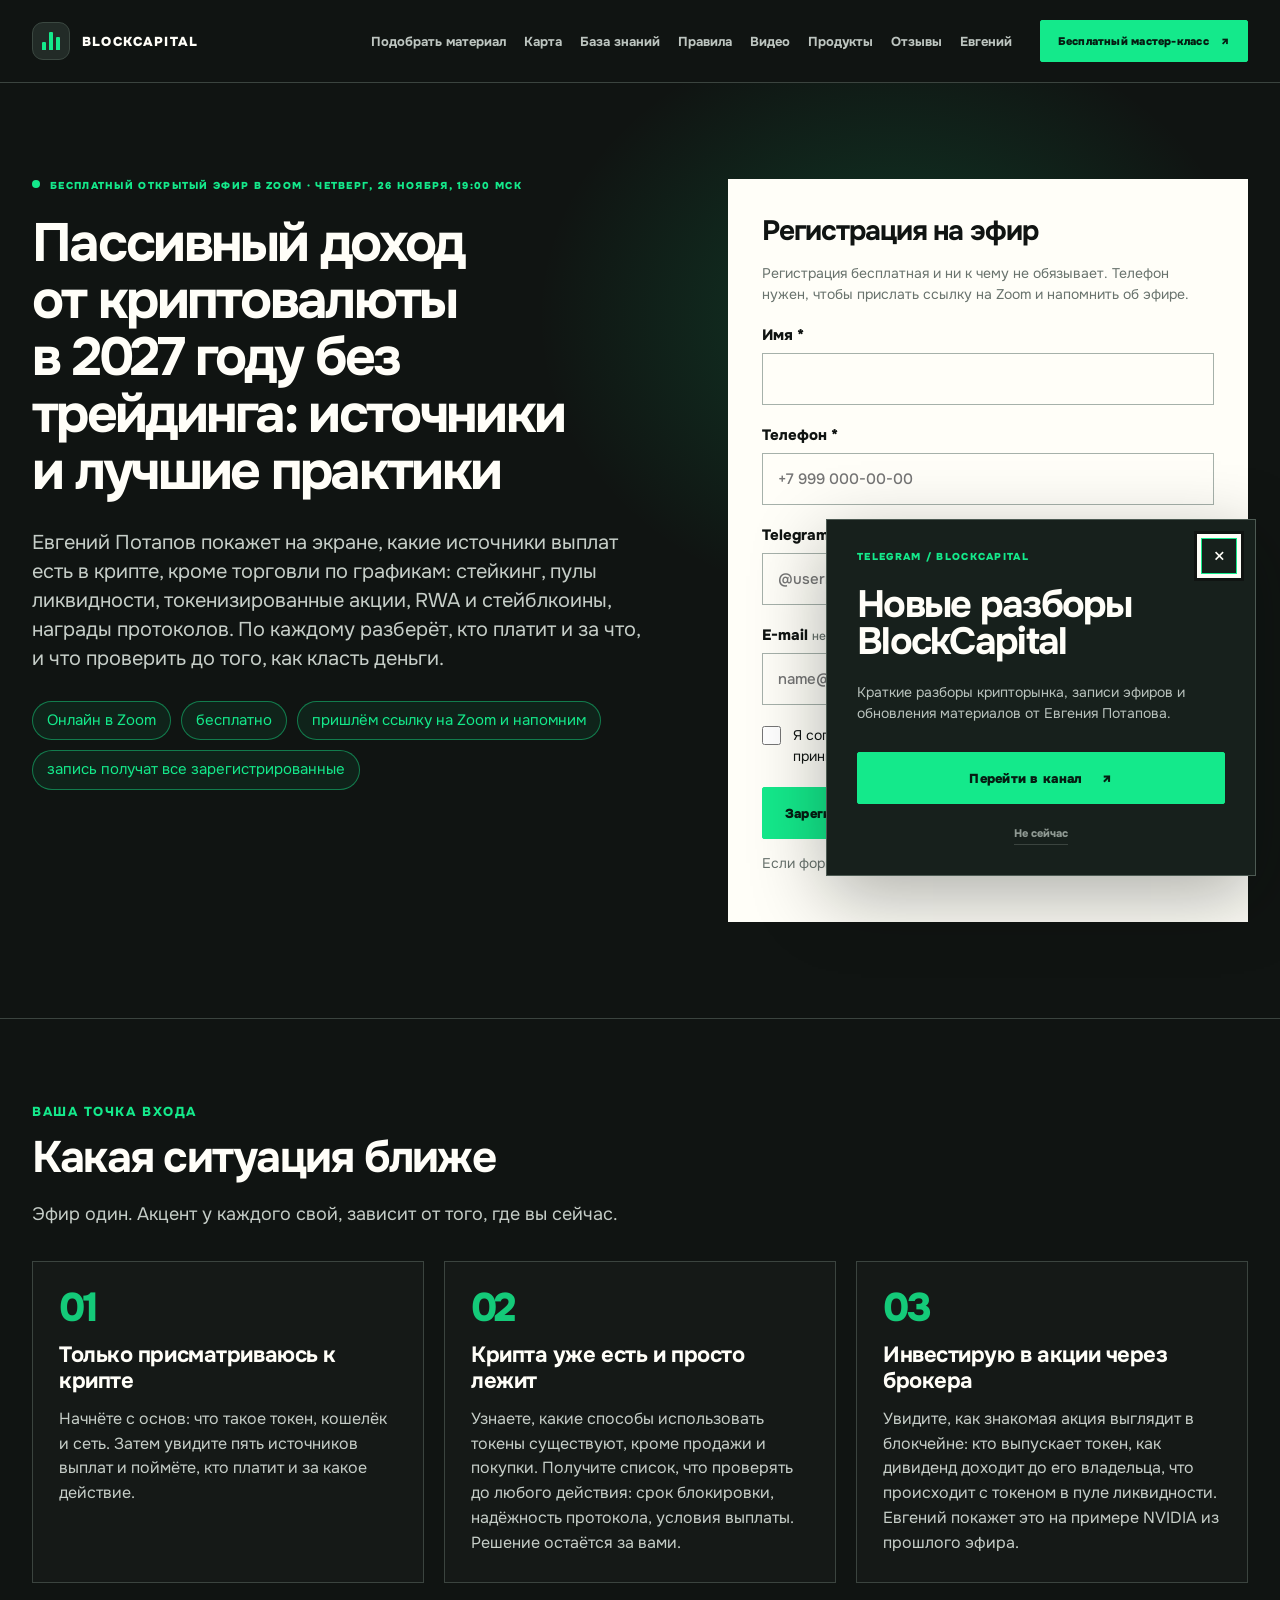
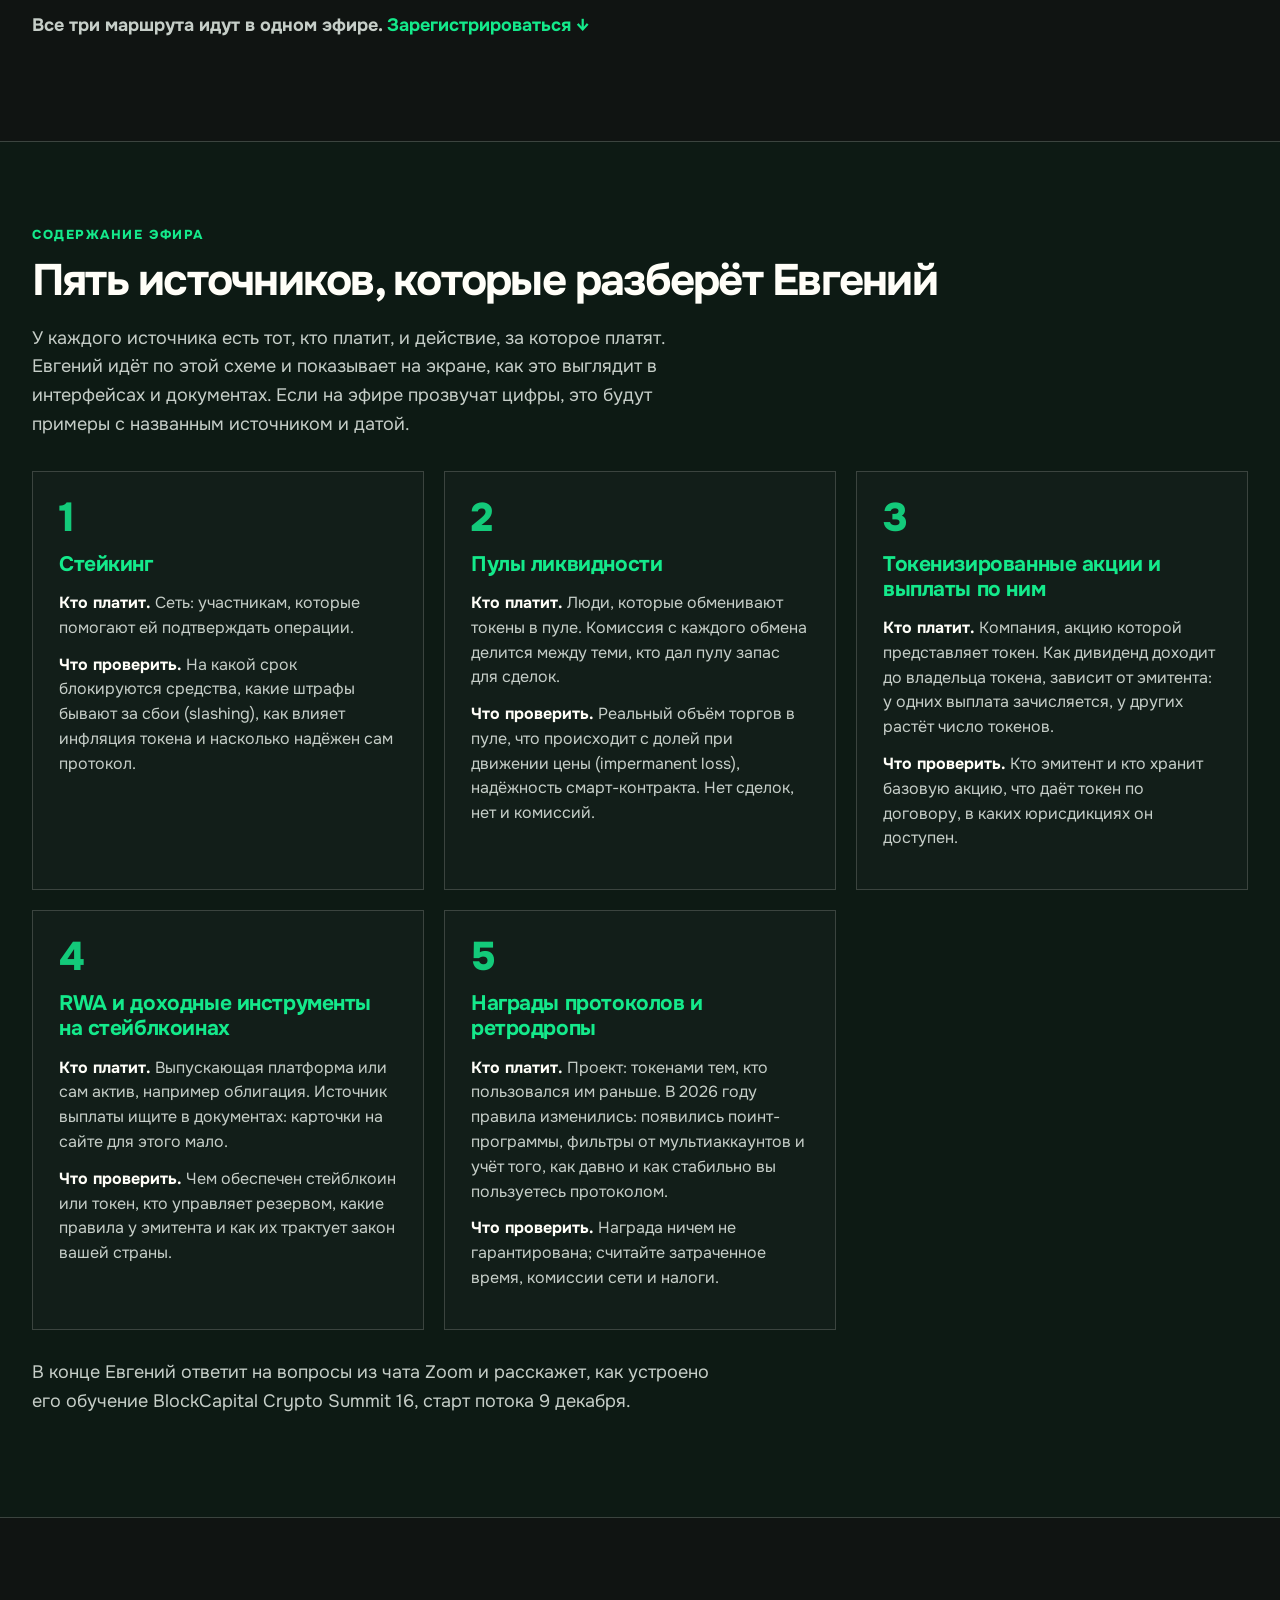
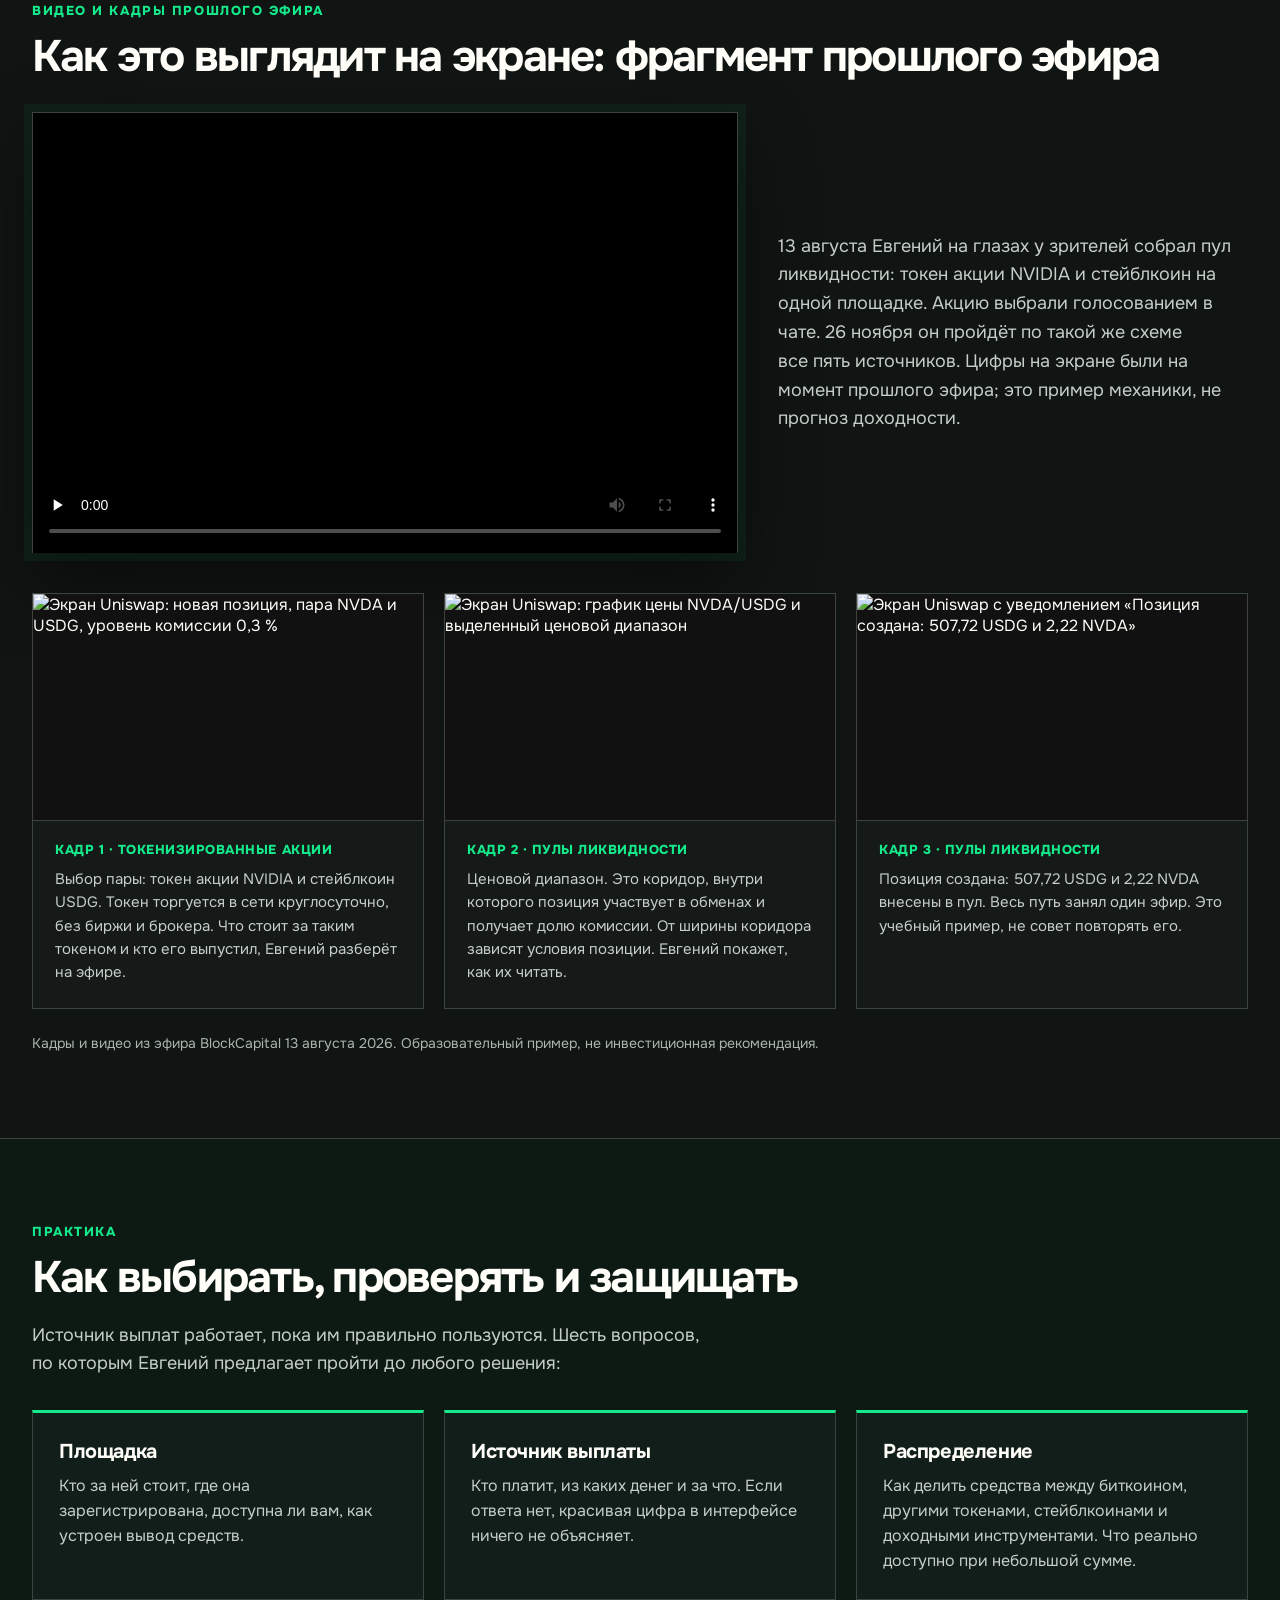
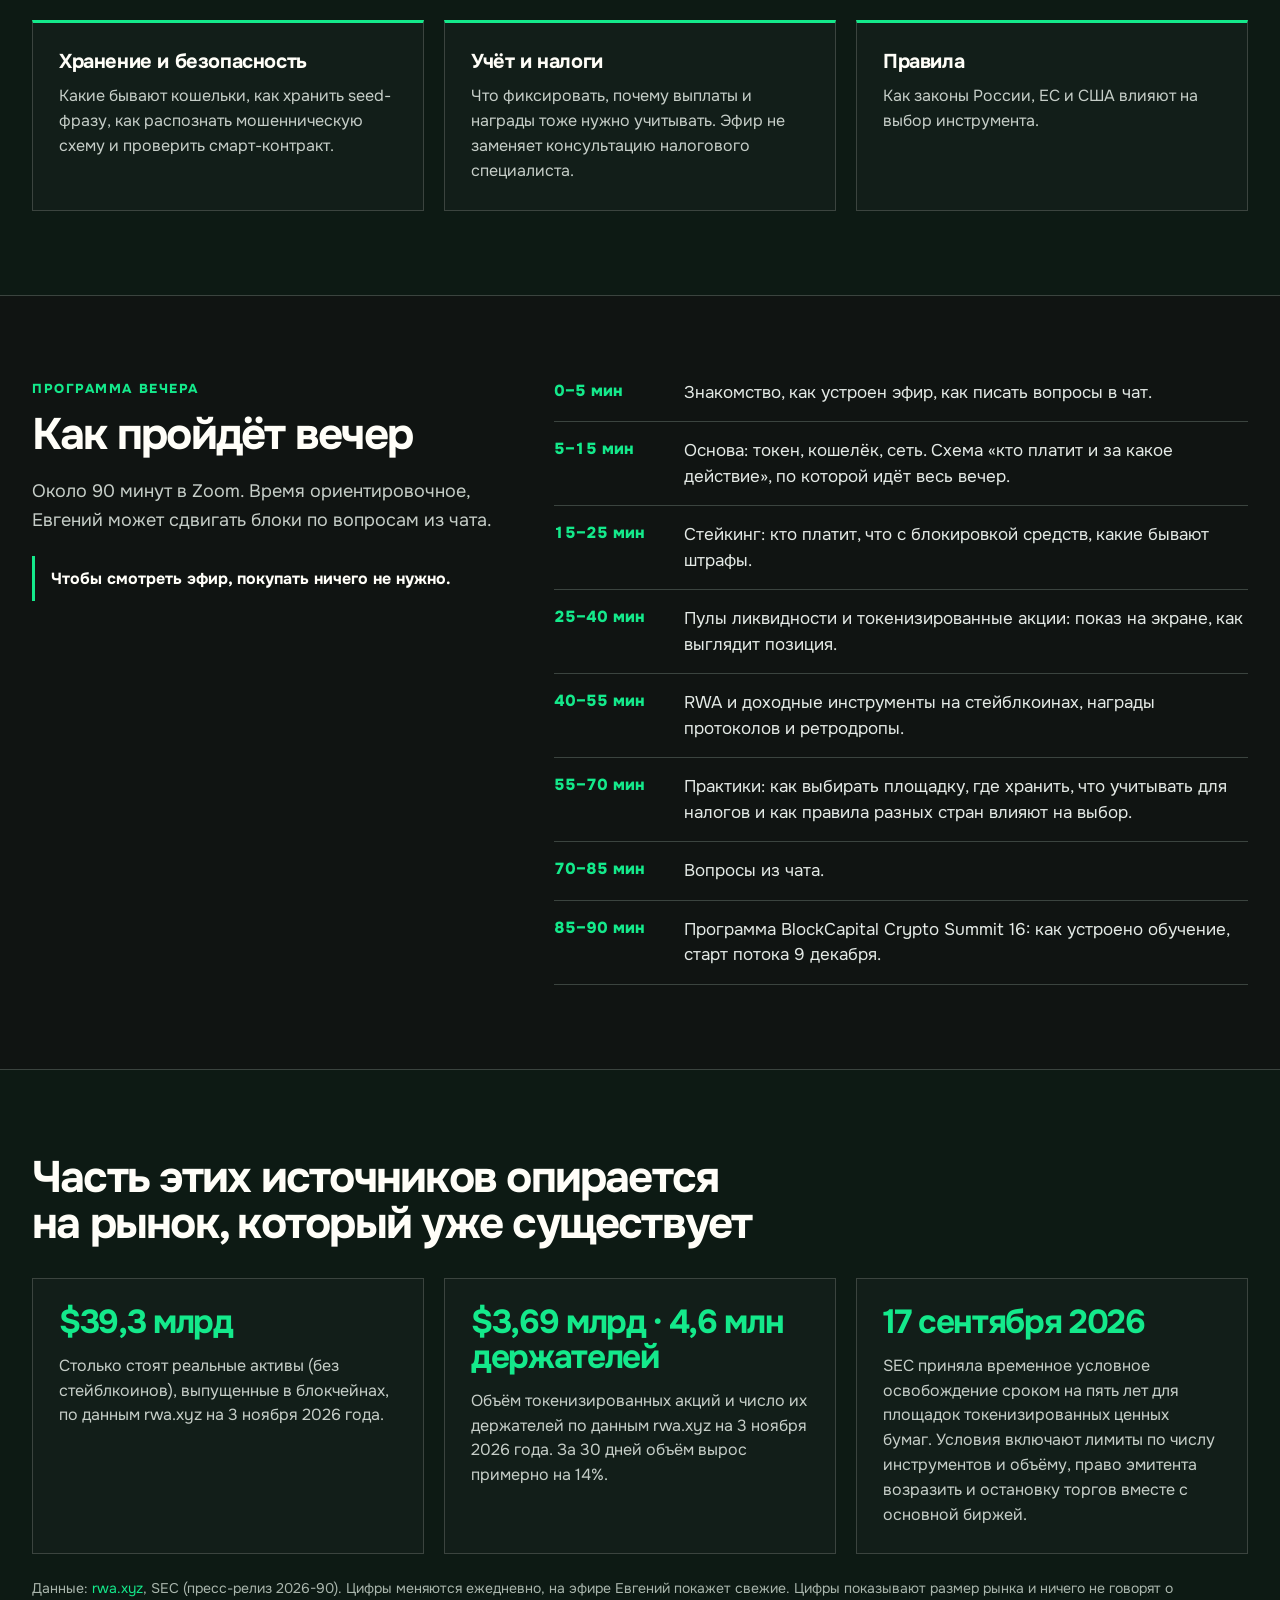
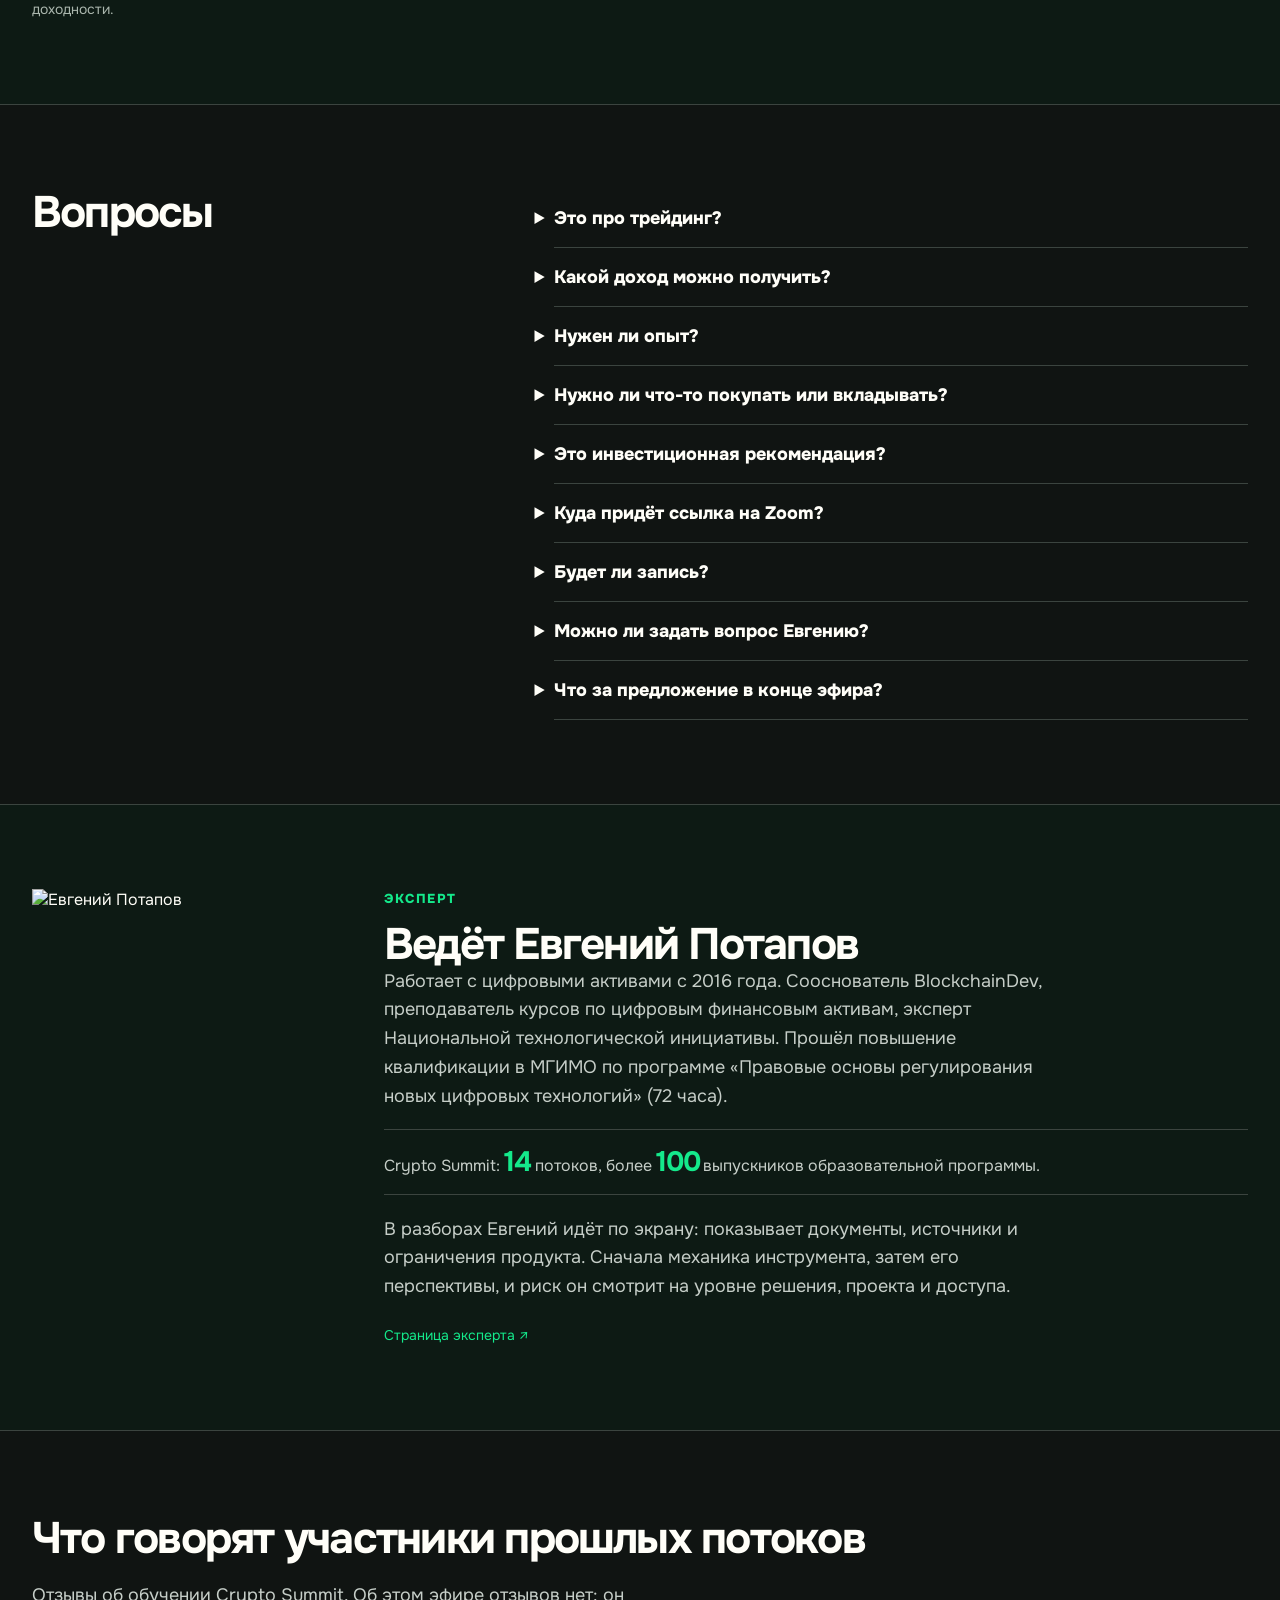
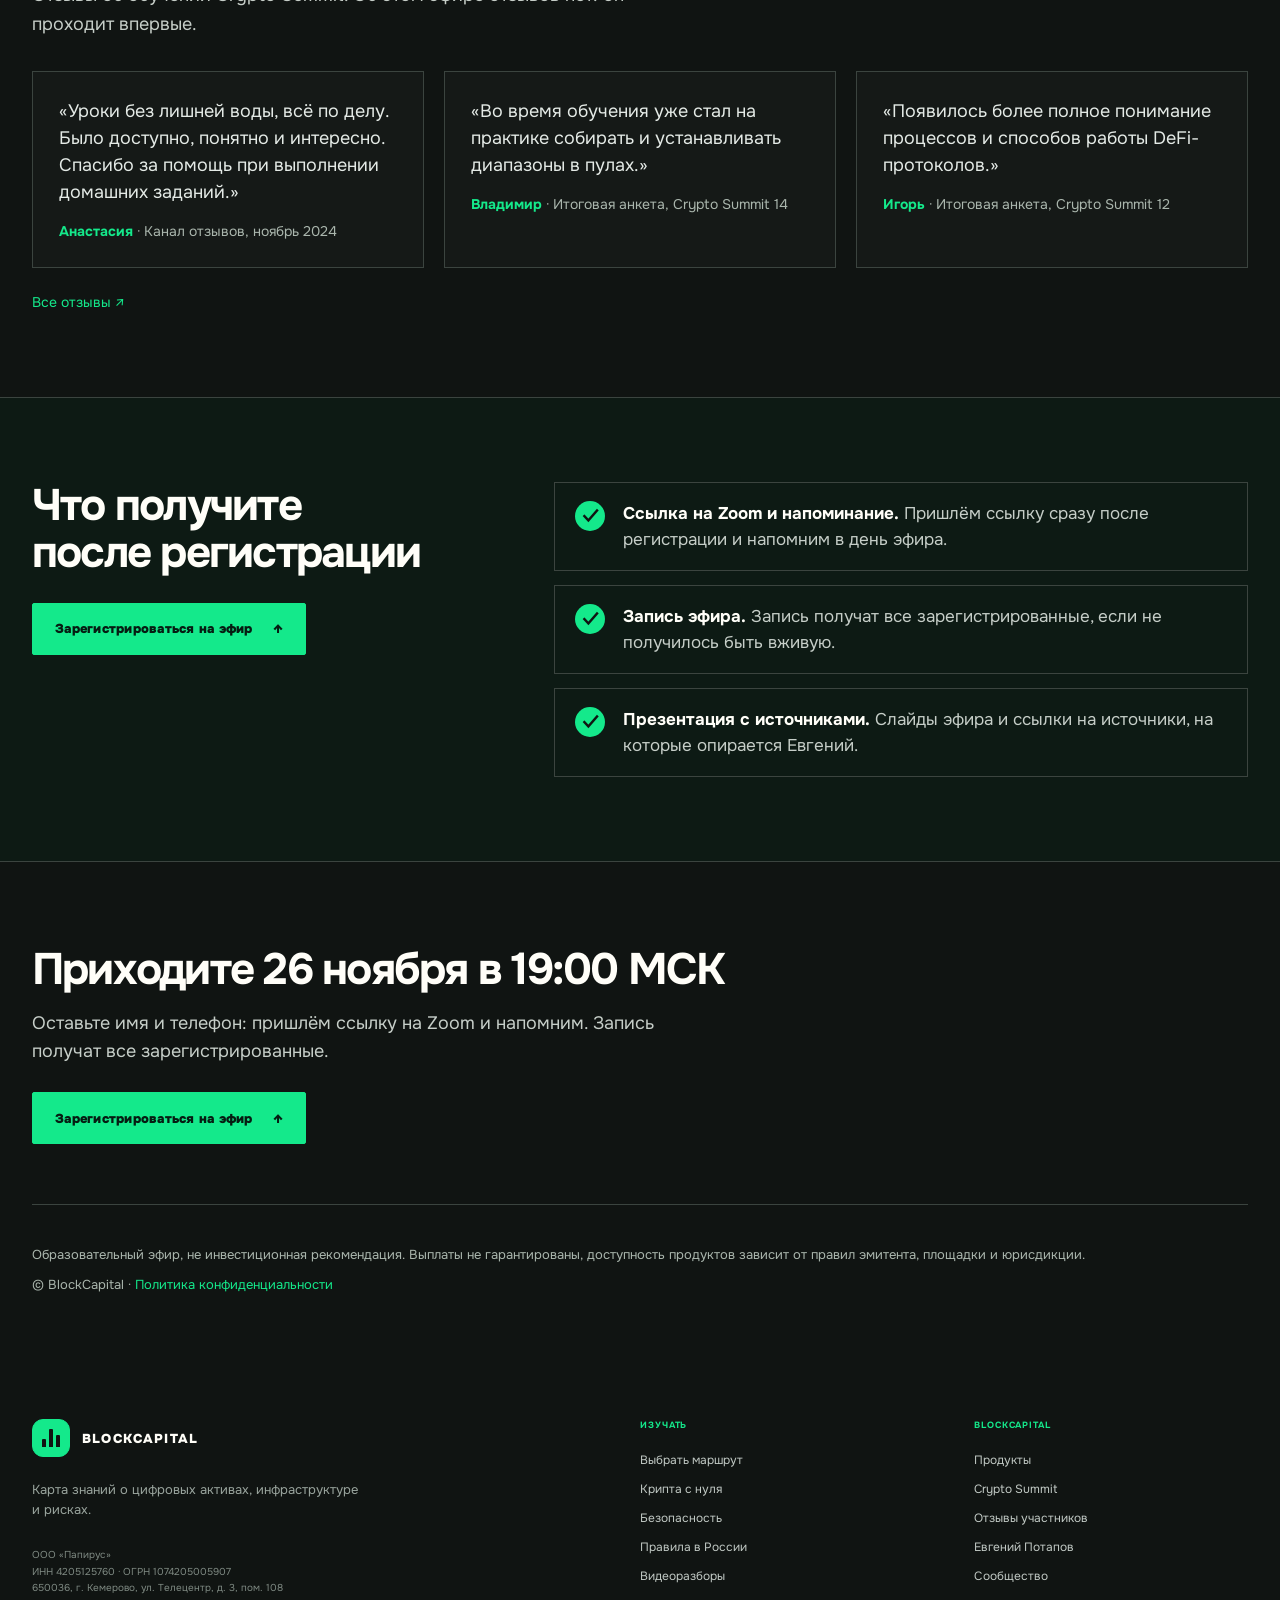
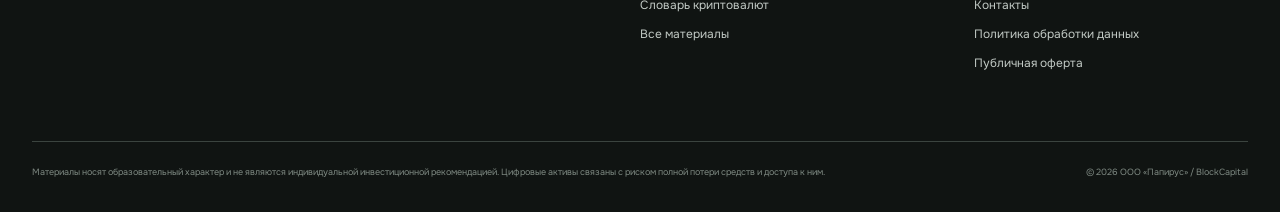
==== commit b97a4679: "Efir page: cohort start date 9 December Co-Authored-By: Claude Fable 5.2 <noreply@anthropic.com>" ====
--- a/index.html
+++ b/index.html
@@ -1,4 +1,4 @@
-<!DOCTYPE html><html lang="ru"><head><meta charset="UTF-8"><meta name="viewport" content="width=device-width"><meta name="theme-color" content="#101412"><meta name="description" content="Открытый эфир в Zoom 26 ноября в 19:00 МСК. Евгений Потапов разберёт пять источников выплат в крипте, кроме торговли: кто платит, что проверить, как хранить и учитывать. Бесплатно, запись получат все зарегистрированные."><meta name="robots" content="noindex,nofollow"><link rel="canonical" href="https://theblockcapital.ru/efir/"><link rel="icon" href="https://theblockcapital.ru/favicon.svg" type="image/svg+xml"><meta property="og:locale" content="ru_RU"><meta property="og:type" content="website"><meta property="og:site_name" content="BlockCapital"><meta property="og:title" content="Бесплатный эфир Евгения Потапова 26 ноября: источники дохода от крипты без трейдинга"><meta property="og:description" content="Открытый эфир в Zoom 26 ноября в 19:00 МСК. Евгений Потапов разберёт пять источников выплат в крипте, кроме торговли: кто платит, что проверить, как хранить и учитывать. Бесплатно, запись получат все зарегистрированные."><meta property="og:url" content="https://theblockcapital.ru/efir/"><meta property="og:image" content="https://theblockcapital.ru/og-blockcapital.png"><meta property="og:image:width" content="1729"><meta property="og:image:height" content="910"><meta property="og:image:alt" content="BlockCapital — карта криптомира"><meta name="twitter:card" content="summary_large_image"><meta name="twitter:title" content="Бесплатный эфир Евгения Потапова 26 ноября: источники дохода от крипты без трейдинга"><meta name="twitter:description" content="Открытый эфир в Zoom 26 ноября в 19:00 МСК. Евгений Потапов разберёт пять источников выплат в крипте, кроме торговли: кто платит, что проверить, как хранить и учитывать. Бесплатно, запись получат все зарегистрированные."><meta name="twitter:image" content="https://theblockcapital.ru/og-blockcapital.png"><title>Бесплатный эфир Евгения Потапова 26 ноября: источники дохода от крипты без трейдинга</title><link rel="stylesheet" href="_astro/BaseLayout.CWzog6PB.css"><link rel="stylesheet" href="_astro/index.D4jkWgAp.css"></head><body data-content-id="efir-20261126" data-cluster="efir"><a class="skip-link" href="#content">К содержанию</a><header class="site-header bc-entry-header"><style>
+<!DOCTYPE html><html lang="ru"><head><meta charset="UTF-8"><meta name="viewport" content="width=device-width"><meta name="theme-color" content="#101412"><meta name="description" content="Открытый эфир в Zoom 26 ноября в 19:00 МСК. Евгений Потапов разберёт пять источников выплат в крипте, кроме торговли: кто платит, что проверить, как хранить и учитывать. Бесплатно, запись получат все зарегистрированные."><meta name="robots" content="noindex,nofollow"><link rel="canonical" href="https://theblockcapital.ru/efir/"><link rel="icon" href="https://theblockcapital.ru/favicon.svg" type="image/svg+xml"><meta property="og:locale" content="ru_RU"><meta property="og:type" content="website"><meta property="og:site_name" content="BlockCapital"><meta property="og:title" content="Бесплатный эфир Евгения Потапова 26 ноября: источники дохода от крипты без трейдинга"><meta property="og:description" content="Открытый эфир в Zoom 26 ноября в 19:00 МСК. Евгений Потапов разберёт пять источников выплат в крипте, кроме торговли: кто платит, что проверить, как хранить и учитывать. Бесплатно, запись получат все зарегистрированные."><meta property="og:url" content="https://theblockcapital.ru/efir/"><meta property="og:image" content="https://theblockcapital.ru/og-efir-20261126.png"><meta property="og:image:width" content="1200"><meta property="og:image:height" content="630"><meta property="og:image:alt" content="Бесплатный эфир Евгения Потапова 26 ноября в 19:00 МСК: пассивный доход от криптовалюты без трейдинга"><meta name="twitter:card" content="summary_large_image"><meta name="twitter:title" content="Бесплатный эфир Евгения Потапова 26 ноября: источники дохода от крипты без трейдинга"><meta name="twitter:description" content="Открытый эфир в Zoom 26 ноября в 19:00 МСК. Евгений Потапов разберёт пять источников выплат в крипте, кроме торговли: кто платит, что проверить, как хранить и учитывать. Бесплатно, запись получат все зарегистрированные."><meta name="twitter:image" content="https://theblockcapital.ru/og-efir-20261126.png"><title>Бесплатный эфир Евгения Потапова 26 ноября: источники дохода от крипты без трейдинга</title><link rel="stylesheet" href="_astro/BaseLayout.CWzog6PB.css"><link rel="stylesheet" href="_astro/index.D4jkWgAp.css"></head><body data-content-id="efir-20261126" data-cluster="efir"><a class="skip-link" href="#content">К содержанию</a><header class="site-header bc-entry-header"><style>
     .bc-entry-header .desktop-nav { gap: 18px; }
     .bc-entry-header .desktop-nav a, .bc-entry-header .header-row > .button { white-space: nowrap; }
     .bc-entry-header .mobile-menu nav { max-height: calc(100dvh - 100px); overflow-y: auto; }
@@ -13,7 +13,7 @@
       .bc-entry-header .mobile-menu nav a { padding: 13px; border-bottom: 1px solid var(--line); font-size: 13px; font-weight: 800; }
     }
     @media (forced-colors: active) { .bc-entry-header .mobile-menu summary span { background: none; border-top: 2px solid ButtonText; } }
-  </style><div class="shell header-row"><a class="brand" href="https://theblockcapital.ru/" aria-label="BlockCapital — главная"><span class="brand-mark" aria-hidden="true"><i></i><i></i><i></i></span><span>BLOCKCAPITAL</span></a><nav class="desktop-nav" aria-label="Основная навигация"><a href="https://theblockcapital.ru/route/" data-metrika-goal="related_click" data-position="header_quiz" data-destination="route">Подобрать материал</a><a href="https://theblockcapital.ru/#map">Карта</a><a href="https://theblockcapital.ru/blog/">База знаний</a><a href="https://theblockcapital.ru/regulation/cryptocurrency-russia-2026/">Правила</a><a href="https://theblockcapital.ru/videos/">Видео</a><a href="https://theblockcapital.ru/products/">Продукты</a><a href="https://theblockcapital.ru/reviews/">Отзывы</a><a href="https://theblockcapital.ru/expert/evgeny-potapov/">Евгений</a></nav><a class="button button-small" href="https://theblockcapital.ru/academy/crypto-start/" data-metrika-goal="related_click" data-position="header_masterclass" data-destination="crypto-start">Бесплатный мастер-класс <span aria-hidden="true">↗</span></a><details class="mobile-menu"><summary aria-label="Открыть меню"><span></span><span></span></summary><nav aria-label="Мобильная навигация"><a class="mobile-masterclass" href="https://theblockcapital.ru/academy/crypto-start/" data-metrika-goal="related_click" data-position="mobile_header_masterclass" data-destination="crypto-start">Бесплатный мастер-класс ↗</a><a href="https://theblockcapital.ru/route/" data-metrika-goal="related_click" data-position="mobile_header_quiz" data-destination="route">Подобрать материал</a><a href="https://theblockcapital.ru/#map">Карта</a><a href="https://theblockcapital.ru/blog/">База знаний</a><a href="https://theblockcapital.ru/regulation/cryptocurrency-russia-2026/">Правила</a><a href="https://theblockcapital.ru/videos/">Видео</a><a href="https://theblockcapital.ru/products/">Продукты</a><a href="https://theblockcapital.ru/reviews/">Отзывы</a><a href="https://theblockcapital.ru/expert/evgeny-potapov/">Евгений</a><a href="https://theblockcapital.ru/academy/crypto-summit/">Crypto Summit</a><a href="https://theblockcapital.ru/community/">Сообщество</a><a href="https://theblockcapital.ru/contacts/">Контакты</a><a href="https://theblockcapital.ru/security/">Безопасность</a></nav></details></div></header><main id="content" tabindex="-1"><section class="ef-hero" data-astro-cid-yrrkajif><div class="ef-glow" aria-hidden="true" data-astro-cid-yrrkajif></div><div class="shell ef-grid" data-astro-cid-yrrkajif><div class="ef-copy" data-astro-cid-yrrkajif><span class="kicker kicker-green ef-kicker" data-astro-cid-yrrkajif>Бесплатный открытый эфир в Zoom · четверг, 26 ноября, 19:00 МСК</span><h1 data-astro-cid-yrrkajif>Пассивный доход от криптовалюты в 2027 году без трейдинга: источники и лучшие практики</h1><p class="ef-lead" data-astro-cid-yrrkajif>Евгений Потапов покажет на экране, какие источники выплат есть в крипте, кроме торговли по графикам: стейкинг, пулы ликвидности, токенизированные акции, RWA и стейблкоины, награды протоколов. По каждому разберёт, кто платит и за что, и что проверить до того, как класть деньги.</p><ul class="ef-chips" aria-label="Условия эфира" data-astro-cid-yrrkajif><li data-astro-cid-yrrkajif>Онлайн в Zoom</li><li data-astro-cid-yrrkajif>бесплатно</li><li data-astro-cid-yrrkajif>пришлём ссылку на Zoom и напомним</li><li data-astro-cid-yrrkajif>запись получат все зарегистрированные</li></ul></div><div class="ef-card" id="register" data-ef-card data-astro-cid-yrrkajif><div data-ef-gate data-astro-cid-yrrkajif><h2 data-astro-cid-yrrkajif>Регистрация на эфир</h2><p class="ef-hint" data-astro-cid-yrrkajif>Регистрация бесплатная и ни к чему не обязывает. Телефон нужен, чтобы прислать ссылку на Zoom и напомнить об эфире.</p><form class="ef-form" data-ef-form method="post" novalidate data-astro-cid-yrrkajif><label class="ef-field" for="ef-name" data-astro-cid-yrrkajif><span data-astro-cid-yrrkajif>Имя *</span><input id="ef-name" name="name" type="text" autocomplete="name" maxlength="120" required aria-describedby="ef-name-error" data-astro-cid-yrrkajif><small id="ef-name-error" class="ef-err" data-astro-cid-yrrkajif>Укажите имя.</small></label><label class="ef-field" for="ef-phone" data-astro-cid-yrrkajif><span data-astro-cid-yrrkajif>Телефон *</span><input id="ef-phone" name="phone" type="tel" autocomplete="tel" inputmode="tel" maxlength="24" required aria-describedby="ef-phone-error" placeholder="+7 999 000-00-00" data-astro-cid-yrrkajif><small id="ef-phone-error" class="ef-err" data-astro-cid-yrrkajif>Введите номер телефона: от 10 до 15 цифр.</small></label><label class="ef-field" for="ef-telegram" data-astro-cid-yrrkajif><span data-astro-cid-yrrkajif>Telegram <em data-astro-cid-yrrkajif>необязательно</em></span><input id="ef-telegram" name="telegram" type="text" autocomplete="username" autocapitalize="none" autocorrect="off" spellcheck="false" maxlength="100" aria-describedby="ef-telegram-error" placeholder="@username или t.me/username" data-astro-cid-yrrkajif><small id="ef-telegram-error" class="ef-err" data-astro-cid-yrrkajif>Укажите @username или ссылку t.me/username.</small></label><label class="ef-field" for="ef-email" data-astro-cid-yrrkajif><span data-astro-cid-yrrkajif>E-mail <em data-astro-cid-yrrkajif>необязательно</em></span><input id="ef-email" name="email" type="email" autocomplete="email" spellcheck="false" maxlength="180" aria-describedby="ef-email-error" placeholder="name@example.com" data-astro-cid-yrrkajif><small id="ef-email-error" class="ef-err" data-astro-cid-yrrkajif>Укажите корректный e-mail.</small></label><label class="ef-consent" data-astro-cid-yrrkajif><input name="consent" type="checkbox" required aria-describedby="ef-consent-error" data-astro-cid-yrrkajif><span data-astro-cid-yrrkajif>Я согласен(на) на обработку персональных данных и принимаю <a href="https://theblockcapital.ru/privacy/" target="_blank" rel="noreferrer" data-astro-cid-yrrkajif>политику конфиденциальности</a>. *</span></label><small id="ef-consent-error" class="ef-err" data-ef-consent-error hidden data-astro-cid-yrrkajif>Подтвердите согласие.</small><label class="ef-honeypot" aria-hidden="true" data-astro-cid-yrrkajif>Не заполняйте это поле<input name="website" type="text" tabindex="-1" autocomplete="off" data-astro-cid-yrrkajif></label><p class="ef-error" data-ef-error role="alert" hidden data-astro-cid-yrrkajif>Не удалось отправить форму. Проверьте соединение и попробуйте ещё раз: ответы остались в полях.</p><button class="button" type="submit" data-ef-submit disabled data-astro-cid-yrrkajif>Зарегистрироваться на эфир <span aria-hidden="true" data-astro-cid-yrrkajif>↗</span></button></form><p class="ef-help" data-astro-cid-yrrkajif>Если форма не работает, <a href="https://t.me/Yan_Lukashin" target="_blank" rel="noreferrer" data-astro-cid-yrrkajif>напишите Яну</a>.</p></div><div class="ef-done" data-ef-done hidden data-astro-cid-yrrkajif><h2 tabindex="-1" data-ef-done-heading data-astro-cid-yrrkajif>Вы зарегистрированы</h2><p data-astro-cid-yrrkajif>Пришлём ссылку на Zoom и напомним в день эфира. Запись получат все зарегистрированные.</p><p class="ef-event" data-astro-cid-yrrkajif><b data-astro-cid-yrrkajif>26 ноября, четверг, 19:00 МСК</b><br data-astro-cid-yrrkajif>Онлайн в Zoom. Ссылку на Zoom пришлём после регистрации и напомним в день эфира.</p><div class="ef-actions" data-astro-cid-yrrkajif><button class="button" type="button" data-ef-ics data-astro-cid-yrrkajif>Добавить в календарь <span aria-hidden="true" data-astro-cid-yrrkajif>↓</span></button><a class="button button-ghost" href="https://t.me/theBlockCapital" target="_blank" rel="noreferrer" data-ef-tg data-astro-cid-yrrkajif>Telegram-канал <span aria-hidden="true" data-astro-cid-yrrkajif>↗</span></a></div></div></div></div><noscript><p class="shell ef-noscript" data-astro-cid-yrrkajif>Для отправки формы нужен JavaScript. Если он недоступен, <a href="https://t.me/Yan_Lukashin" target="_blank" rel="noreferrer" data-astro-cid-yrrkajif>напишите Яну</a>.</p></noscript></section><section class="ef-section" aria-labelledby="ef-sit-h" data-astro-cid-yrrkajif><div class="shell" data-astro-cid-yrrkajif><span class="ef-eyebrow" data-astro-cid-yrrkajif>Ваша точка входа</span><h2 id="ef-sit-h" data-astro-cid-yrrkajif>Какая ситуация ближе</h2><p class="ef-p ef-intro" data-astro-cid-yrrkajif>Эфир один. Акцент у каждого свой, зависит от того, где вы сейчас.</p><ul class="ef-sit" data-astro-cid-yrrkajif><li class="ef-reveal" data-astro-cid-yrrkajif><span class="ef-num" aria-hidden="true" data-astro-cid-yrrkajif>01</span><h3 data-astro-cid-yrrkajif>Только присматриваюсь к крипте</h3><p data-astro-cid-yrrkajif>Начнёте с основ: что такое токен, кошелёк и сеть. Затем увидите пять источников выплат и поймёте, кто платит и за какое действие.</p></li><li class="ef-reveal" data-astro-cid-yrrkajif><span class="ef-num" aria-hidden="true" data-astro-cid-yrrkajif>02</span><h3 data-astro-cid-yrrkajif>Крипта уже есть и просто лежит</h3><p data-astro-cid-yrrkajif>Узнаете, какие способы использовать токены существуют, кроме продажи и покупки. Получите список, что проверять до любого действия: срок блокировки, надёжность протокола, условия выплаты. Решение остаётся за вами.</p></li><li class="ef-reveal" data-astro-cid-yrrkajif><span class="ef-num" aria-hidden="true" data-astro-cid-yrrkajif>03</span><h3 data-astro-cid-yrrkajif>Инвестирую в акции через брокера</h3><p data-astro-cid-yrrkajif>Увидите, как знакомая акция выглядит в блокчейне: кто выпускает токен, как дивиденд доходит до его владельца, что происходит с токеном в пуле ликвидности. Евгений покажет это на примере NVIDIA из прошлого эфира.</p></li></ul><p class="ef-p ef-anchor" data-astro-cid-yrrkajif>Все три маршрута идут в одном эфире. <a href="#register" data-ef-cta data-astro-cid-yrrkajif>Зарегистрироваться ↓</a></p></div></section><section class="ef-section ef-alt" aria-labelledby="ef-src-h" data-astro-cid-yrrkajif><div class="shell" data-astro-cid-yrrkajif><span class="ef-eyebrow" data-astro-cid-yrrkajif>Содержание эфира</span><h2 id="ef-src-h" data-astro-cid-yrrkajif>Пять источников, которые разберёт Евгений</h2><p class="ef-p ef-intro" data-astro-cid-yrrkajif>У каждого источника есть тот, кто платит, и действие, за которое платят. Евгений идёт по этой схеме и показывает на экране, как это выглядит в интерфейсах и документах. Если на эфире прозвучат цифры, это будут примеры с названным источником и датой.</p><ol class="ef-sources" data-astro-cid-yrrkajif><li class="ef-reveal" data-astro-cid-yrrkajif><span class="ef-num" aria-hidden="true" data-astro-cid-yrrkajif>1</span><h3 data-astro-cid-yrrkajif>Стейкинг</h3><p data-astro-cid-yrrkajif><b data-astro-cid-yrrkajif>Кто платит.</b> Сеть: участникам, которые помогают ей подтверждать операции.</p><p data-astro-cid-yrrkajif><b data-astro-cid-yrrkajif>Что проверить.</b> На какой срок блокируются средства, какие штрафы бывают за сбои (slashing), как влияет инфляция токена и насколько надёжен сам протокол.</p></li><li class="ef-reveal" data-astro-cid-yrrkajif><span class="ef-num" aria-hidden="true" data-astro-cid-yrrkajif>2</span><h3 data-astro-cid-yrrkajif>Пулы ликвидности</h3><p data-astro-cid-yrrkajif><b data-astro-cid-yrrkajif>Кто платит.</b> Люди, которые обменивают токены в пуле. Комиссия с каждого обмена делится между теми, кто дал пулу запас для сделок.</p><p data-astro-cid-yrrkajif><b data-astro-cid-yrrkajif>Что проверить.</b> Реальный объём торгов в пуле, что происходит с долей при движении цены (impermanent loss), надёжность смарт-контракта. Нет сделок, нет и комиссий.</p></li><li class="ef-reveal" data-astro-cid-yrrkajif><span class="ef-num" aria-hidden="true" data-astro-cid-yrrkajif>3</span><h3 data-astro-cid-yrrkajif>Токенизированные акции и выплаты по ним</h3><p data-astro-cid-yrrkajif><b data-astro-cid-yrrkajif>Кто платит.</b> Компания, акцию которой представляет токен. Как дивиденд доходит до владельца токена, зависит от эмитента: у одних выплата зачисляется, у других растёт число токенов.</p><p data-astro-cid-yrrkajif><b data-astro-cid-yrrkajif>Что проверить.</b> Кто эмитент и кто хранит базовую акцию, что даёт токен по договору, в каких юрисдикциях он доступен.</p></li><li class="ef-reveal" data-astro-cid-yrrkajif><span class="ef-num" aria-hidden="true" data-astro-cid-yrrkajif>4</span><h3 data-astro-cid-yrrkajif>RWA и доходные инструменты на стейблкоинах</h3><p data-astro-cid-yrrkajif><b data-astro-cid-yrrkajif>Кто платит.</b> Выпускающая платформа или сам актив, например облигация. Источник выплаты ищите в документах: карточки на сайте для этого мало.</p><p data-astro-cid-yrrkajif><b data-astro-cid-yrrkajif>Что проверить.</b> Чем обеспечен стейблкоин или токен, кто управляет резервом, какие правила у эмитента и как их трактует закон вашей страны.</p></li><li class="ef-reveal" data-astro-cid-yrrkajif><span class="ef-num" aria-hidden="true" data-astro-cid-yrrkajif>5</span><h3 data-astro-cid-yrrkajif>Награды протоколов и ретродропы</h3><p data-astro-cid-yrrkajif><b data-astro-cid-yrrkajif>Кто платит.</b> Проект: токенами тем, кто пользовался им раньше. В 2026 году правила изменились: появились поинт-программы, фильтры от мультиаккаунтов и учёт того, как давно и как стабильно вы пользуетесь протоколом.</p><p data-astro-cid-yrrkajif><b data-astro-cid-yrrkajif>Что проверить.</b> Награда ничем не гарантирована; считайте затраченное время, комиссии сети и налоги.</p></li></ol><p class="ef-p" data-astro-cid-yrrkajif>В конце Евгений ответит на вопросы из чата Zoom и расскажет, как устроено его обучение BlockCapital Crypto Summit 16, старт потока 8 декабря.</p></div></section><section class="ef-section" aria-labelledby="ef-screen-h" data-astro-cid-yrrkajif><div class="shell" data-astro-cid-yrrkajif><span class="ef-eyebrow" data-astro-cid-yrrkajif>Видео и кадры прошлого эфира</span><h2 id="ef-screen-h" data-astro-cid-yrrkajif>Как это выглядит на экране: фрагмент прошлого эфира</h2><div class="ef-video" data-astro-cid-yrrkajif><div class="ef-player" data-astro-cid-yrrkajif><video crossorigin="anonymous" controls playsinline preload="none" width="1280" height="800" poster="https://storage.yandexcloud.net/blockcapital-replay-media/teasers/efir-nov26-nvda-pool-poster-v1.webp" aria-label="Фрагмент эфира 13 августа: Евгений Потапов собирает пул ликвидности с токеном акции NVIDIA" data-astro-cid-yrrkajif><source src="https://storage.yandexcloud.net/blockcapital-replay-media/teasers/efir-nov26-nvda-pool-v1.mp4" type="video/mp4" data-astro-cid-yrrkajif><track kind="subtitles" srclang="ru" label="Русские субтитры" src="https://storage.yandexcloud.net/blockcapital-replay-media/teasers/efir-nov26-nvda-pool-v1.ru.vtt" default data-astro-cid-yrrkajif>Ваш браузер не поддерживает воспроизведение видео.</video></div><p class="ef-p ef-caption" data-astro-cid-yrrkajif>13 августа Евгений на глазах у зрителей собрал пул ликвидности: токен акции NVIDIA и стейблкоин на одной площадке. Акцию выбрали голосованием в чате. 26 ноября он пройдёт по такой же схеме все пять источников. Цифры на экране были на момент прошлого эфира; это пример механики, не прогноз доходности.</p></div><ol class="ef-frames" data-astro-cid-yrrkajif><li class="ef-reveal" data-astro-cid-yrrkajif><img src="https://theblockcapital.ru/efir/liquidity-pool-pair.webp" alt="Экран Uniswap: новая позиция, пара NVDA и USDG, уровень комиссии 0,3 %" width="1200" height="698" loading="lazy" decoding="async" data-astro-cid-yrrkajif><div data-astro-cid-yrrkajif><span class="ef-tag" data-astro-cid-yrrkajif>Кадр 1 · токенизированные акции</span><p data-astro-cid-yrrkajif>Выбор пары: токен акции NVIDIA и стейблкоин USDG. Токен торгуется в сети круглосуточно, без биржи и брокера. Что стоит за таким токеном и кто его выпустил, Евгений разберёт на эфире.</p></div></li><li class="ef-reveal" data-astro-cid-yrrkajif><img src="https://theblockcapital.ru/efir/liquidity-pool-range.webp" alt="Экран Uniswap: график цены NVDA/USDG и выделенный ценовой диапазон" width="1200" height="698" loading="lazy" decoding="async" data-astro-cid-yrrkajif><div data-astro-cid-yrrkajif><span class="ef-tag" data-astro-cid-yrrkajif>Кадр 2 · пулы ликвидности</span><p data-astro-cid-yrrkajif>Ценовой диапазон. Это коридор, внутри которого позиция участвует в обменах и получает долю комиссии. От ширины коридора зависят условия позиции. Евгений покажет, как их читать.</p></div></li><li class="ef-reveal" data-astro-cid-yrrkajif><img src="https://theblockcapital.ru/efir/liquidity-pool-created.webp" alt="Экран Uniswap с уведомлением «Позиция создана: 507,72 USDG и 2,22 NVDA»" width="1200" height="698" loading="lazy" decoding="async" data-astro-cid-yrrkajif><div data-astro-cid-yrrkajif><span class="ef-tag" data-astro-cid-yrrkajif>Кадр 3 · пулы ликвидности</span><p data-astro-cid-yrrkajif>Позиция создана: 507,72 USDG и 2,22 NVDA внесены в пул. Весь путь занял один эфир. Это учебный пример, не совет повторять его.</p></div></li></ol><p class="ef-note" data-astro-cid-yrrkajif>Кадры и видео из эфира BlockCapital 13 августа 2026. Образовательный пример, не инвестиционная рекомендация.</p></div></section><section class="ef-section ef-alt" aria-labelledby="ef-practice-h" data-astro-cid-yrrkajif><div class="shell" data-astro-cid-yrrkajif><span class="ef-eyebrow" data-astro-cid-yrrkajif>Практика</span><h2 id="ef-practice-h" data-astro-cid-yrrkajif>Как выбирать, проверять и защищать</h2><p class="ef-p ef-intro" data-astro-cid-yrrkajif>Источник выплат работает, пока им правильно пользуются. Шесть вопросов, по которым Евгений предлагает пройти до любого решения:</p><ul class="ef-practice" data-astro-cid-yrrkajif><li class="ef-reveal" data-astro-cid-yrrkajif><h3 data-astro-cid-yrrkajif>Площадка</h3><p data-astro-cid-yrrkajif>Кто за ней стоит, где она зарегистрирована, доступна ли вам, как устроен вывод средств.</p></li><li class="ef-reveal" data-astro-cid-yrrkajif><h3 data-astro-cid-yrrkajif>Источник выплаты</h3><p data-astro-cid-yrrkajif>Кто платит, из каких денег и за что. Если ответа нет, красивая цифра в интерфейсе ничего не объясняет.</p></li><li class="ef-reveal" data-astro-cid-yrrkajif><h3 data-astro-cid-yrrkajif>Распределение</h3><p data-astro-cid-yrrkajif>Как делить средства между биткоином, другими токенами, стейблкоинами и доходными инструментами. Что реально доступно при небольшой сумме.</p></li><li class="ef-reveal" data-astro-cid-yrrkajif><h3 data-astro-cid-yrrkajif>Хранение и безопасность</h3><p data-astro-cid-yrrkajif>Какие бывают кошельки, как хранить seed-фразу, как распознать мошенническую схему и проверить смарт-контракт.</p></li><li class="ef-reveal" data-astro-cid-yrrkajif><h3 data-astro-cid-yrrkajif>Учёт и налоги</h3><p data-astro-cid-yrrkajif>Что фиксировать, почему выплаты и награды тоже нужно учитывать. Эфир не заменяет консультацию налогового специалиста.</p></li><li class="ef-reveal" data-astro-cid-yrrkajif><h3 data-astro-cid-yrrkajif>Правила</h3><p data-astro-cid-yrrkajif>Как законы России, ЕС и США влияют на выбор инструмента.</p></li></ul></div></section><section class="ef-section" aria-labelledby="ef-plan-h" data-astro-cid-yrrkajif><div class="shell ef-block" data-astro-cid-yrrkajif><div data-astro-cid-yrrkajif><span class="ef-eyebrow" data-astro-cid-yrrkajif>Программа вечера</span><h2 id="ef-plan-h" data-astro-cid-yrrkajif>Как пройдёт вечер</h2><p class="ef-p ef-intro" data-astro-cid-yrrkajif>Около 90 минут в Zoom. Время ориентировочное, Евгений может сдвигать блоки по вопросам из чата.</p><p class="ef-plan-note" data-astro-cid-yrrkajif>Чтобы смотреть эфир, покупать ничего не нужно.</p></div><ol class="ef-plan" data-astro-cid-yrrkajif><li data-astro-cid-yrrkajif><span class="ef-time" data-astro-cid-yrrkajif>0–5 мин</span><p data-astro-cid-yrrkajif>Знакомство, как устроен эфир, как писать вопросы в чат.</p></li><li data-astro-cid-yrrkajif><span class="ef-time" data-astro-cid-yrrkajif>5–15 мин</span><p data-astro-cid-yrrkajif>Основа: токен, кошелёк, сеть. Схема «кто платит и за какое действие», по которой идёт весь вечер.</p></li><li data-astro-cid-yrrkajif><span class="ef-time" data-astro-cid-yrrkajif>15–25 мин</span><p data-astro-cid-yrrkajif>Стейкинг: кто платит, что с блокировкой средств, какие бывают штрафы.</p></li><li data-astro-cid-yrrkajif><span class="ef-time" data-astro-cid-yrrkajif>25–40 мин</span><p data-astro-cid-yrrkajif>Пулы ликвидности и токенизированные акции: показ на экране, как выглядит позиция.</p></li><li data-astro-cid-yrrkajif><span class="ef-time" data-astro-cid-yrrkajif>40–55 мин</span><p data-astro-cid-yrrkajif>RWA и доходные инструменты на стейблкоинах, награды протоколов и ретродропы.</p></li><li data-astro-cid-yrrkajif><span class="ef-time" data-astro-cid-yrrkajif>55–70 мин</span><p data-astro-cid-yrrkajif>Практики: как выбирать площадку, где хранить, что учитывать для налогов и как правила разных стран влияют на выбор.</p></li><li data-astro-cid-yrrkajif><span class="ef-time" data-astro-cid-yrrkajif>70–85 мин</span><p data-astro-cid-yrrkajif>Вопросы из чата.</p></li><li data-astro-cid-yrrkajif><span class="ef-time" data-astro-cid-yrrkajif>85–90 мин</span><p data-astro-cid-yrrkajif>Программа BlockCapital Crypto Summit 16: как устроено обучение, старт потока 8 декабря.</p></li></ol></div></section><section class="ef-section ef-alt" aria-labelledby="ef-data-h" data-astro-cid-yrrkajif><div class="shell" data-astro-cid-yrrkajif><h2 id="ef-data-h" data-astro-cid-yrrkajif>Часть этих источников опирается на рынок, который уже существует</h2><div class="ef-cards" data-astro-cid-yrrkajif><article class="ef-stat ef-reveal" data-astro-cid-yrrkajif><strong data-astro-cid-yrrkajif>$39,3 млрд</strong><p data-astro-cid-yrrkajif>Столько стоят реальные активы (без стейблкоинов), выпущенные в блокчейнах, по данным rwa.xyz на 3 ноября 2026 года.</p></article><article class="ef-stat ef-reveal" data-astro-cid-yrrkajif><strong data-astro-cid-yrrkajif>$3,69 млрд · 4,6 млн держателей</strong><p data-astro-cid-yrrkajif>Объём токенизированных акций и число их держателей по данным rwa.xyz на 3 ноября 2026 года. За 30 дней объём вырос примерно на 14%.</p></article><article class="ef-stat ef-reveal" data-astro-cid-yrrkajif><strong data-astro-cid-yrrkajif>17 сентября 2026</strong><p data-astro-cid-yrrkajif>SEC приняла временное условное освобождение сроком на пять лет для площадок токенизированных ценных бумаг. Условия включают лимиты по числу инструментов и объёму, право эмитента возразить и остановку торгов вместе с основной биржей.</p></article></div><p class="ef-note" data-astro-cid-yrrkajif>Данные: <a href="https://app.rwa.xyz/" target="_blank" rel="noreferrer" data-astro-cid-yrrkajif>rwa.xyz</a>, SEC (пресс-релиз 2026-90). Цифры меняются ежедневно, на эфире Евгений покажет свежие. Цифры показывают размер рынка и ничего не говорят о доходности.</p></div></section><section class="ef-section" aria-labelledby="ef-faq-h" data-astro-cid-yrrkajif><div class="shell ef-block" data-astro-cid-yrrkajif><h2 id="ef-faq-h" data-astro-cid-yrrkajif>Вопросы</h2><div class="ef-faq" data-astro-cid-yrrkajif><details data-astro-cid-yrrkajif><summary data-astro-cid-yrrkajif>Это про трейдинг?</summary><p data-astro-cid-yrrkajif>Нет. Торговать по графикам на эфире не будем: речь о выплатах, которые получают за другое действие.</p></details><details data-astro-cid-yrrkajif><summary data-astro-cid-yrrkajif>Какой доход можно получить?</summary><p data-astro-cid-yrrkajif>Эфир не называет ожидаемую доходность. Выплаты зависят от рынка, площадки и условий каждого источника и не гарантированы. Если прозвучит цифра, Евгений покажет, откуда она и на какую дату.</p></details><details data-astro-cid-yrrkajif><summary data-astro-cid-yrrkajif>Нужен ли опыт?</summary><p data-astro-cid-yrrkajif>Нет. Евгений начинает с базового: что такое токен, кошелёк, сеть. Тем, кто в теме, пригодится проверка источников и практики.</p></details><details data-astro-cid-yrrkajif><summary data-astro-cid-yrrkajif>Нужно ли что-то покупать или вкладывать?</summary><p data-astro-cid-yrrkajif>Нет. На эфире показывают устройство и цифры. Решения о деньгах вы принимаете сами.</p></details><details data-astro-cid-yrrkajif><summary data-astro-cid-yrrkajif>Это инвестиционная рекомендация?</summary><p data-astro-cid-yrrkajif>Нет. Материал образовательный. Мы не советуем покупать или продавать конкретные активы.</p></details><details data-astro-cid-yrrkajif><summary data-astro-cid-yrrkajif>Куда придёт ссылка на Zoom?</summary><p data-astro-cid-yrrkajif>Пришлём её после регистрации и напомним в день эфира.</p></details><details data-astro-cid-yrrkajif><summary data-astro-cid-yrrkajif>Будет ли запись?</summary><p data-astro-cid-yrrkajif>Да. Запись получат все, кто зарегистрировался.</p></details><details data-astro-cid-yrrkajif><summary data-astro-cid-yrrkajif>Можно ли задать вопрос Евгению?</summary><p data-astro-cid-yrrkajif>Да. Пишите в чат Zoom во время эфира.</p></details><details data-astro-cid-yrrkajif><summary data-astro-cid-yrrkajif>Что за предложение в конце эфира?</summary><p data-astro-cid-yrrkajif>Евгений расскажет о программе обучения BlockCapital Crypto Summit 16, старт потока 8 декабря. Чтобы посмотреть эфир, покупать ничего не нужно.</p></details></div></div></section><section class="ef-section ef-alt" aria-labelledby="ef-host-h" data-astro-cid-yrrkajif><div class="shell ef-host" data-astro-cid-yrrkajif><img src="https://theblockcapital.ru/evgeniy-potapov-720.webp" srcset="https://theblockcapital.ru/evgeniy-potapov-400.webp 400w, https://theblockcapital.ru/evgeniy-potapov-720.webp 720w, https://theblockcapital.ru/evgeniy-potapov-1084.webp 1084w" sizes="(max-width: 660px) 240px, 300px" alt="Евгений Потапов" width="1084" height="1650" loading="lazy" decoding="async" data-astro-cid-yrrkajif><div data-astro-cid-yrrkajif><span class="ef-eyebrow" data-astro-cid-yrrkajif>Эксперт</span><h2 id="ef-host-h" data-astro-cid-yrrkajif>Ведёт Евгений Потапов</h2><p class="ef-p ef-first" data-astro-cid-yrrkajif>Работает с цифровыми активами с 2016 года. Сооснователь BlockchainDev, преподаватель курсов по цифровым финансовым активам, эксперт Национальной технологической инициативы. Прошёл повышение квалификации в МГИМО по программе «Правовые основы регулирования новых цифровых технологий» (72 часа).</p><p class="ef-facts" data-astro-cid-yrrkajif>Crypto Summit: <strong data-astro-cid-yrrkajif>14</strong> потоков, более <strong data-astro-cid-yrrkajif>100</strong> выпускников образовательной программы.</p><p class="ef-p" data-astro-cid-yrrkajif>В разборах Евгений идёт по экрану: показывает документы, источники и ограничения продукта. Сначала механика инструмента, затем его перспективы, и риск он смотрит на уровне решения, проекта и доступа.</p><p class="ef-note" data-astro-cid-yrrkajif><a href="https://theblockcapital.ru/expert/evgeny-potapov/" data-astro-cid-yrrkajif>Страница эксперта ↗</a></p></div></div></section><section class="ef-section" aria-labelledby="ef-rev-h" data-astro-cid-yrrkajif><div class="shell" data-astro-cid-yrrkajif><h2 id="ef-rev-h" data-astro-cid-yrrkajif>Что говорят участники прошлых потоков</h2><p class="ef-p ef-intro" data-astro-cid-yrrkajif>Отзывы об обучении Crypto Summit. Об этом эфире отзывов нет: он проходит впервые.</p><ul class="ef-reviews" data-astro-cid-yrrkajif><li class="ef-reveal" data-astro-cid-yrrkajif><blockquote data-astro-cid-yrrkajif><p data-astro-cid-yrrkajif>«Уроки без лишней воды, всё по делу. Было доступно, понятно и интересно. Спасибо за помощь при выполнении домашних заданий.»</p></blockquote><footer data-astro-cid-yrrkajif><b data-astro-cid-yrrkajif>Анастасия</b> · Канал отзывов, ноябрь 2024</footer></li><li class="ef-reveal" data-astro-cid-yrrkajif><blockquote data-astro-cid-yrrkajif><p data-astro-cid-yrrkajif>«Во время обучения уже стал на практике собирать и устанавливать диапазоны в пулах.»</p></blockquote><footer data-astro-cid-yrrkajif><b data-astro-cid-yrrkajif>Владимир</b> · Итоговая анкета, Crypto Summit 14</footer></li><li class="ef-reveal" data-astro-cid-yrrkajif><blockquote data-astro-cid-yrrkajif><p data-astro-cid-yrrkajif>«Появилось более полное понимание процессов и способов работы DeFi-протоколов.»</p></blockquote><footer data-astro-cid-yrrkajif><b data-astro-cid-yrrkajif>Игорь</b> · Итоговая анкета, Crypto Summit 12</footer></li></ul><p class="ef-note" data-astro-cid-yrrkajif><a href="https://theblockcapital.ru/reviews/" data-astro-cid-yrrkajif>Все отзывы ↗</a></p></div></section><section class="ef-section ef-alt" aria-labelledby="ef-get-h" data-astro-cid-yrrkajif><div class="shell ef-block" data-astro-cid-yrrkajif><div data-astro-cid-yrrkajif><h2 id="ef-get-h" data-astro-cid-yrrkajif>Что получите после регистрации</h2><a class="button ef-get-btn" href="#register" data-ef-cta data-astro-cid-yrrkajif>Зарегистрироваться на эфир <span aria-hidden="true" data-astro-cid-yrrkajif>↑</span></a></div><ul class="ef-get" data-astro-cid-yrrkajif><li data-astro-cid-yrrkajif><span aria-hidden="true" data-astro-cid-yrrkajif>✓</span><p data-astro-cid-yrrkajif><b data-astro-cid-yrrkajif>Ссылка на Zoom и напоминание.</b> Пришлём ссылку сразу после регистрации и напомним в день эфира.</p></li><li data-astro-cid-yrrkajif><span aria-hidden="true" data-astro-cid-yrrkajif>✓</span><p data-astro-cid-yrrkajif><b data-astro-cid-yrrkajif>Запись эфира.</b> Запись получат все зарегистрированные, если не получилось быть вживую.</p></li><li data-astro-cid-yrrkajif><span aria-hidden="true" data-astro-cid-yrrkajif>✓</span><p data-astro-cid-yrrkajif><b data-astro-cid-yrrkajif>Презентация с источниками.</b> Слайды эфира и ссылки на источники, на которые опирается Евгений.</p></li></ul></div></section><section class="ef-section ef-cta" aria-labelledby="ef-cta-h" data-astro-cid-yrrkajif><div class="shell" data-astro-cid-yrrkajif><h2 id="ef-cta-h" data-astro-cid-yrrkajif>Приходите 26 ноября в 19:00 МСК</h2><p class="ef-p" data-astro-cid-yrrkajif>Оставьте имя и телефон: пришлём ссылку на Zoom и напомним. Запись получат все зарегистрированные.</p><a class="button" href="#register" data-ef-cta data-astro-cid-yrrkajif>Зарегистрироваться на эфир <span aria-hidden="true" data-astro-cid-yrrkajif>↑</span></a></div><div class="shell ef-legal" data-astro-cid-yrrkajif><p data-astro-cid-yrrkajif>Образовательный эфир, не инвестиционная рекомендация. Выплаты не гарантированы, доступность продуктов зависит от правил эмитента, площадки и юрисдикции.</p><p data-astro-cid-yrrkajif>© BlockCapital · <a href="https://theblockcapital.ru/privacy/" data-astro-cid-yrrkajif>Политика конфиденциальности</a></p></div></section></main><footer class="site-footer"><div class="shell footer-grid"><div><a class="brand brand-light" href="https://theblockcapital.ru/"><span class="brand-mark" aria-hidden="true"><i></i><i></i><i></i></span><span>BLOCKCAPITAL</span></a><p class="footer-intro">Карта знаний о цифровых активах, инфраструктуре и рисках.</p><p class="footer-company">ООО «Папирус»<br>ИНН 4205125760 · ОГРН 1074205005907<br>650036, г. Кемерово, ул. Телецентр, д. 3, пом. 108</p></div><div class="footer-links"><strong>Изучать</strong><a href="https://theblockcapital.ru/route/">Выбрать маршрут</a><a href="https://theblockcapital.ru/start/">Крипта с нуля</a><a href="https://theblockcapital.ru/security/">Безопасность</a><a href="https://theblockcapital.ru/regulation/cryptocurrency-russia-2026/">Правила в России</a><a href="https://theblockcapital.ru/videos/">Видеоразборы</a><a href="https://theblockcapital.ru/glossary/">Словарь криптовалют</a><a href="https://theblockcapital.ru/blog/">Все материалы</a></div><div class="footer-links"><strong>BlockCapital</strong><a href="https://theblockcapital.ru/products/">Продукты</a><a href="https://theblockcapital.ru/academy/crypto-summit/">Crypto Summit</a><a href="https://theblockcapital.ru/reviews/">Отзывы участников</a><a href="https://theblockcapital.ru/expert/evgeny-potapov/">Евгений Потапов</a><a href="https://theblockcapital.ru/community/">Сообщество</a><a href="https://theblockcapital.ru/contacts/">Контакты</a><a href="https://theblockcapital.ru/privacy/">Политика обработки данных</a><a href="https://theblockcapital.ru/oferta/">Публичная оферта</a></div></div><div class="shell footer-bottom"><p>Материалы носят образовательный характер и не являются индивидуальной инвестиционной рекомендацией. Цифровые активы связаны с риском полной потери средств и доступа к ним.</p><span>© 2026 ООО «Папирус» / BlockCapital</span></div></footer><aside class="subscribe-popup" data-subscribe-popup role="dialog" aria-labelledby="subscribe-popup-title" hidden><button class="subscribe-popup-close" type="button" aria-label="Закрыть" data-popup-dismiss>×</button><span class="kicker kicker-green">TELEGRAM / BLOCKCAPITAL</span><h2 id="subscribe-popup-title">Новые разборы BlockCapital</h2><p>Краткие разборы крипторынка, записи эфиров и обновления материалов от Евгения Потапова.</p><a class="button subscribe-popup-button" href="https://t.me/+kmM0uM4gJVpiOTYy" target="_blank" rel="noreferrer" data-popup-join data-metrika-goal="community_click" data-channel="telegram" data-position="subscribe_popup" data-destination="blockcapital_channel">Перейти в канал <span aria-hidden="true">↗</span></a><button class="subscribe-popup-later" type="button" data-popup-dismiss>Не сейчас</button></aside><script type="module">var e=document.querySelector(`[data-subscribe-popup]`),t=[`/route/`,`/apply/`,`/for-private-channel/`,`/academy/`,`/products/`,`/reviews/`,`/community/`,`/contacts/`,`/privacy/`,`/oferta/`],n=window.location.pathname.endsWith(`/`)?window.location.pathname:`${window.location.pathname}/`,r={visits:`blockcapital_visit_count`,shownAt:`blockcapital_telegram_popup_shown_at`,dismissedUntil:`blockcapital_telegram_popup_dismissed_until`,joined:`blockcapital_telegram_popup_joined`},i=6048e5,a=e=>{try{return window.localStorage.getItem(e)}catch{return null}},o=(e,t)=>{try{window.localStorage.setItem(e,t)}catch{}},s=(e,t={})=>{window.bcTrack?.(e,t)};if(e&&!t.some(e=>n.startsWith(e))){let t=Date.now(),n=Number(a(r.visits)||0),c=Number(a(r.shownAt)||0),l=Number(a(r.dismissedUntil)||0),u=a(r.joined)===`1`;o(r.visits,String(n+1));let d=!1,f,p=null,m=()=>{window.removeEventListener(`scroll`,g),f&&window.clearTimeout(f)},h=n=>{d||u||l>t||t-c<i||(d=!0,p=document.activeElement instanceof HTMLElement?document.activeElement:null,e.hidden=!1,o(r.shownAt,String(Date.now())),m(),s(`community_popup_view`,{channel:`telegram`,reason:n}),e.querySelector(`[data-popup-dismiss]`)?.focus({preventScroll:!0}))};function g(){let e=document.documentElement.scrollHeight-window.innerHeight;e>0&&window.scrollY/e>=.6&&h(`scroll_60`)}let _=()=>{p?.isConnected&&!p.closest(`[hidden], [inert]`)&&p.focus({preventScroll:!0}),p=null},v=()=>{e.hidden=!0,o(r.dismissedUntil,String(Date.now()+i)),s(`community_popup_close`,{channel:`telegram`}),_()};!u&&l<=t&&t-c>=i&&(window.addEventListener(`scroll`,g,{passive:!0}),n>0&&(f=window.setTimeout(()=>h(`return_visit`),12e3))),e.querySelectorAll(`[data-popup-dismiss]`).forEach(e=>{e.addEventListener(`click`,v)}),e.querySelector(`[data-popup-join]`)?.addEventListener(`click`,()=>{o(r.joined,`1`),e.hidden=!0,_()}),document.addEventListener(`keydown`,t=>{t.key===`Escape`&&!e.hidden&&v()})}</script><script>(function(){const metrikaId = 111287142;
+  </style><div class="shell header-row"><a class="brand" href="https://theblockcapital.ru/" aria-label="BlockCapital — главная"><span class="brand-mark" aria-hidden="true"><i></i><i></i><i></i></span><span>BLOCKCAPITAL</span></a><nav class="desktop-nav" aria-label="Основная навигация"><a href="https://theblockcapital.ru/route/" data-metrika-goal="related_click" data-position="header_quiz" data-destination="route">Подобрать материал</a><a href="https://theblockcapital.ru/#map">Карта</a><a href="https://theblockcapital.ru/blog/">База знаний</a><a href="https://theblockcapital.ru/regulation/cryptocurrency-russia-2026/">Правила</a><a href="https://theblockcapital.ru/videos/">Видео</a><a href="https://theblockcapital.ru/products/">Продукты</a><a href="https://theblockcapital.ru/reviews/">Отзывы</a><a href="https://theblockcapital.ru/expert/evgeny-potapov/">Евгений</a></nav><a class="button button-small" href="https://theblockcapital.ru/academy/crypto-start/" data-metrika-goal="related_click" data-position="header_masterclass" data-destination="crypto-start">Бесплатный мастер-класс <span aria-hidden="true">↗</span></a><details class="mobile-menu"><summary aria-label="Открыть меню"><span></span><span></span></summary><nav aria-label="Мобильная навигация"><a class="mobile-masterclass" href="https://theblockcapital.ru/academy/crypto-start/" data-metrika-goal="related_click" data-position="mobile_header_masterclass" data-destination="crypto-start">Бесплатный мастер-класс ↗</a><a href="https://theblockcapital.ru/route/" data-metrika-goal="related_click" data-position="mobile_header_quiz" data-destination="route">Подобрать материал</a><a href="https://theblockcapital.ru/#map">Карта</a><a href="https://theblockcapital.ru/blog/">База знаний</a><a href="https://theblockcapital.ru/regulation/cryptocurrency-russia-2026/">Правила</a><a href="https://theblockcapital.ru/videos/">Видео</a><a href="https://theblockcapital.ru/products/">Продукты</a><a href="https://theblockcapital.ru/reviews/">Отзывы</a><a href="https://theblockcapital.ru/expert/evgeny-potapov/">Евгений</a><a href="https://theblockcapital.ru/academy/crypto-summit/">Crypto Summit</a><a href="https://theblockcapital.ru/community/">Сообщество</a><a href="https://theblockcapital.ru/contacts/">Контакты</a><a href="https://theblockcapital.ru/security/">Безопасность</a></nav></details></div></header><main id="content" tabindex="-1"><section class="ef-hero" data-astro-cid-yrrkajif><div class="ef-glow" aria-hidden="true" data-astro-cid-yrrkajif></div><div class="shell ef-grid" data-astro-cid-yrrkajif><div class="ef-copy" data-astro-cid-yrrkajif><span class="kicker kicker-green ef-kicker" data-astro-cid-yrrkajif>Бесплатный открытый эфир в Zoom · четверг, 26 ноября, 19:00 МСК</span><h1 data-astro-cid-yrrkajif>Пассивный доход от криптовалюты в 2027 году без трейдинга: источники и лучшие практики</h1><p class="ef-lead" data-astro-cid-yrrkajif>Евгений Потапов покажет на экране, какие источники выплат есть в крипте, кроме торговли по графикам: стейкинг, пулы ликвидности, токенизированные акции, RWA и стейблкоины, награды протоколов. По каждому разберёт, кто платит и за что, и что проверить до того, как класть деньги.</p><ul class="ef-chips" aria-label="Условия эфира" data-astro-cid-yrrkajif><li data-astro-cid-yrrkajif>Онлайн в Zoom</li><li data-astro-cid-yrrkajif>бесплатно</li><li data-astro-cid-yrrkajif>пришлём ссылку на Zoom и напомним</li><li data-astro-cid-yrrkajif>запись получат все зарегистрированные</li></ul></div><div class="ef-card" id="register" data-ef-card data-astro-cid-yrrkajif><div data-ef-gate data-astro-cid-yrrkajif><h2 data-astro-cid-yrrkajif>Регистрация на эфир</h2><p class="ef-hint" data-astro-cid-yrrkajif>Регистрация бесплатная и ни к чему не обязывает. Телефон нужен, чтобы прислать ссылку на Zoom и напомнить об эфире.</p><form class="ef-form" data-ef-form method="post" novalidate data-astro-cid-yrrkajif><label class="ef-field" for="ef-name" data-astro-cid-yrrkajif><span data-astro-cid-yrrkajif>Имя *</span><input id="ef-name" name="name" type="text" autocomplete="name" maxlength="120" required aria-describedby="ef-name-error" data-astro-cid-yrrkajif><small id="ef-name-error" class="ef-err" data-astro-cid-yrrkajif>Укажите имя.</small></label><label class="ef-field" for="ef-phone" data-astro-cid-yrrkajif><span data-astro-cid-yrrkajif>Телефон *</span><input id="ef-phone" name="phone" type="tel" autocomplete="tel" inputmode="tel" maxlength="24" required aria-describedby="ef-phone-error" placeholder="+7 999 000-00-00" data-astro-cid-yrrkajif><small id="ef-phone-error" class="ef-err" data-astro-cid-yrrkajif>Введите номер телефона: от 10 до 15 цифр.</small></label><label class="ef-field" for="ef-telegram" data-astro-cid-yrrkajif><span data-astro-cid-yrrkajif>Telegram <em data-astro-cid-yrrkajif>необязательно</em></span><input id="ef-telegram" name="telegram" type="text" autocomplete="username" autocapitalize="none" autocorrect="off" spellcheck="false" maxlength="100" aria-describedby="ef-telegram-error" placeholder="@username или t.me/username" data-astro-cid-yrrkajif><small id="ef-telegram-error" class="ef-err" data-astro-cid-yrrkajif>Укажите @username или ссылку t.me/username.</small></label><label class="ef-field" for="ef-email" data-astro-cid-yrrkajif><span data-astro-cid-yrrkajif>E-mail <em data-astro-cid-yrrkajif>необязательно</em></span><input id="ef-email" name="email" type="email" autocomplete="email" spellcheck="false" maxlength="180" aria-describedby="ef-email-error" placeholder="name@example.com" data-astro-cid-yrrkajif><small id="ef-email-error" class="ef-err" data-astro-cid-yrrkajif>Укажите корректный e-mail.</small></label><label class="ef-consent" data-astro-cid-yrrkajif><input name="consent" type="checkbox" required aria-describedby="ef-consent-error" data-astro-cid-yrrkajif><span data-astro-cid-yrrkajif>Я согласен(на) на обработку персональных данных и принимаю <a href="https://theblockcapital.ru/privacy/" target="_blank" rel="noreferrer" data-astro-cid-yrrkajif>политику конфиденциальности</a>. *</span></label><small id="ef-consent-error" class="ef-err" data-ef-consent-error hidden data-astro-cid-yrrkajif>Подтвердите согласие.</small><label class="ef-honeypot" aria-hidden="true" data-astro-cid-yrrkajif>Не заполняйте это поле<input name="website" type="text" tabindex="-1" autocomplete="off" data-astro-cid-yrrkajif></label><p class="ef-error" data-ef-error role="alert" hidden data-astro-cid-yrrkajif>Не удалось отправить форму. Проверьте соединение и попробуйте ещё раз: ответы остались в полях.</p><button class="button" type="submit" data-ef-submit disabled data-astro-cid-yrrkajif>Зарегистрироваться на эфир <span aria-hidden="true" data-astro-cid-yrrkajif>↗</span></button></form><p class="ef-help" data-astro-cid-yrrkajif>Если форма не работает, <a href="https://t.me/Yan_Lukashin" target="_blank" rel="noreferrer" data-astro-cid-yrrkajif>напишите Яну</a>.</p></div><div class="ef-done" data-ef-done hidden data-astro-cid-yrrkajif><h2 tabindex="-1" data-ef-done-heading data-astro-cid-yrrkajif>Вы зарегистрированы</h2><p data-astro-cid-yrrkajif>Пришлём ссылку на Zoom и напомним в день эфира. Запись получат все зарегистрированные.</p><p class="ef-event" data-astro-cid-yrrkajif><b data-astro-cid-yrrkajif>26 ноября, четверг, 19:00 МСК</b><br data-astro-cid-yrrkajif>Онлайн в Zoom. Ссылку на Zoom пришлём после регистрации и напомним в день эфира.</p><div class="ef-actions" data-astro-cid-yrrkajif><button class="button" type="button" data-ef-ics data-astro-cid-yrrkajif>Добавить в календарь <span aria-hidden="true" data-astro-cid-yrrkajif>↓</span></button><a class="button button-ghost" href="https://t.me/theBlockCapital" target="_blank" rel="noreferrer" data-ef-tg data-astro-cid-yrrkajif>Telegram-канал <span aria-hidden="true" data-astro-cid-yrrkajif>↗</span></a></div></div></div></div><noscript><p class="shell ef-noscript" data-astro-cid-yrrkajif>Для отправки формы нужен JavaScript. Если он недоступен, <a href="https://t.me/Yan_Lukashin" target="_blank" rel="noreferrer" data-astro-cid-yrrkajif>напишите Яну</a>.</p></noscript></section><section class="ef-section" aria-labelledby="ef-sit-h" data-astro-cid-yrrkajif><div class="shell" data-astro-cid-yrrkajif><span class="ef-eyebrow" data-astro-cid-yrrkajif>Ваша точка входа</span><h2 id="ef-sit-h" data-astro-cid-yrrkajif>Какая ситуация ближе</h2><p class="ef-p ef-intro" data-astro-cid-yrrkajif>Эфир один. Акцент у каждого свой, зависит от того, где вы сейчас.</p><ul class="ef-sit" data-astro-cid-yrrkajif><li class="ef-reveal" data-astro-cid-yrrkajif><span class="ef-num" aria-hidden="true" data-astro-cid-yrrkajif>01</span><h3 data-astro-cid-yrrkajif>Только присматриваюсь к крипте</h3><p data-astro-cid-yrrkajif>Начнёте с основ: что такое токен, кошелёк и сеть. Затем увидите пять источников выплат и поймёте, кто платит и за какое действие.</p></li><li class="ef-reveal" data-astro-cid-yrrkajif><span class="ef-num" aria-hidden="true" data-astro-cid-yrrkajif>02</span><h3 data-astro-cid-yrrkajif>Крипта уже есть и просто лежит</h3><p data-astro-cid-yrrkajif>Узнаете, какие способы использовать токены существуют, кроме продажи и покупки. Получите список, что проверять до любого действия: срок блокировки, надёжность протокола, условия выплаты. Решение остаётся за вами.</p></li><li class="ef-reveal" data-astro-cid-yrrkajif><span class="ef-num" aria-hidden="true" data-astro-cid-yrrkajif>03</span><h3 data-astro-cid-yrrkajif>Инвестирую в акции через брокера</h3><p data-astro-cid-yrrkajif>Увидите, как знакомая акция выглядит в блокчейне: кто выпускает токен, как дивиденд доходит до его владельца, что происходит с токеном в пуле ликвидности. Евгений покажет это на примере NVIDIA из прошлого эфира.</p></li></ul><p class="ef-p ef-anchor" data-astro-cid-yrrkajif>Все три маршрута идут в одном эфире. <a href="#register" data-ef-cta data-astro-cid-yrrkajif>Зарегистрироваться ↓</a></p></div></section><section class="ef-section ef-alt" aria-labelledby="ef-src-h" data-astro-cid-yrrkajif><div class="shell" data-astro-cid-yrrkajif><span class="ef-eyebrow" data-astro-cid-yrrkajif>Содержание эфира</span><h2 id="ef-src-h" data-astro-cid-yrrkajif>Пять источников, которые разберёт Евгений</h2><p class="ef-p ef-intro" data-astro-cid-yrrkajif>У каждого источника есть тот, кто платит, и действие, за которое платят. Евгений идёт по этой схеме и показывает на экране, как это выглядит в интерфейсах и документах. Если на эфире прозвучат цифры, это будут примеры с названным источником и датой.</p><ol class="ef-sources" data-astro-cid-yrrkajif><li class="ef-reveal" data-astro-cid-yrrkajif><span class="ef-num" aria-hidden="true" data-astro-cid-yrrkajif>1</span><h3 data-astro-cid-yrrkajif>Стейкинг</h3><p data-astro-cid-yrrkajif><b data-astro-cid-yrrkajif>Кто платит.</b> Сеть: участникам, которые помогают ей подтверждать операции.</p><p data-astro-cid-yrrkajif><b data-astro-cid-yrrkajif>Что проверить.</b> На какой срок блокируются средства, какие штрафы бывают за сбои (slashing), как влияет инфляция токена и насколько надёжен сам протокол.</p></li><li class="ef-reveal" data-astro-cid-yrrkajif><span class="ef-num" aria-hidden="true" data-astro-cid-yrrkajif>2</span><h3 data-astro-cid-yrrkajif>Пулы ликвидности</h3><p data-astro-cid-yrrkajif><b data-astro-cid-yrrkajif>Кто платит.</b> Люди, которые обменивают токены в пуле. Комиссия с каждого обмена делится между теми, кто дал пулу запас для сделок.</p><p data-astro-cid-yrrkajif><b data-astro-cid-yrrkajif>Что проверить.</b> Реальный объём торгов в пуле, что происходит с долей при движении цены (impermanent loss), надёжность смарт-контракта. Нет сделок, нет и комиссий.</p></li><li class="ef-reveal" data-astro-cid-yrrkajif><span class="ef-num" aria-hidden="true" data-astro-cid-yrrkajif>3</span><h3 data-astro-cid-yrrkajif>Токенизированные акции и выплаты по ним</h3><p data-astro-cid-yrrkajif><b data-astro-cid-yrrkajif>Кто платит.</b> Компания, акцию которой представляет токен. Как дивиденд доходит до владельца токена, зависит от эмитента: у одних выплата зачисляется, у других растёт число токенов.</p><p data-astro-cid-yrrkajif><b data-astro-cid-yrrkajif>Что проверить.</b> Кто эмитент и кто хранит базовую акцию, что даёт токен по договору, в каких юрисдикциях он доступен.</p></li><li class="ef-reveal" data-astro-cid-yrrkajif><span class="ef-num" aria-hidden="true" data-astro-cid-yrrkajif>4</span><h3 data-astro-cid-yrrkajif>RWA и доходные инструменты на стейблкоинах</h3><p data-astro-cid-yrrkajif><b data-astro-cid-yrrkajif>Кто платит.</b> Выпускающая платформа или сам актив, например облигация. Источник выплаты ищите в документах: карточки на сайте для этого мало.</p><p data-astro-cid-yrrkajif><b data-astro-cid-yrrkajif>Что проверить.</b> Чем обеспечен стейблкоин или токен, кто управляет резервом, какие правила у эмитента и как их трактует закон вашей страны.</p></li><li class="ef-reveal" data-astro-cid-yrrkajif><span class="ef-num" aria-hidden="true" data-astro-cid-yrrkajif>5</span><h3 data-astro-cid-yrrkajif>Награды протоколов и ретродропы</h3><p data-astro-cid-yrrkajif><b data-astro-cid-yrrkajif>Кто платит.</b> Проект: токенами тем, кто пользовался им раньше. В 2026 году правила изменились: появились поинт-программы, фильтры от мультиаккаунтов и учёт того, как давно и как стабильно вы пользуетесь протоколом.</p><p data-astro-cid-yrrkajif><b data-astro-cid-yrrkajif>Что проверить.</b> Награда ничем не гарантирована; считайте затраченное время, комиссии сети и налоги.</p></li></ol><p class="ef-p" data-astro-cid-yrrkajif>В конце Евгений ответит на вопросы из чата Zoom и расскажет, как устроено его обучение BlockCapital Crypto Summit 16, старт потока 9 декабря.</p></div></section><section class="ef-section" aria-labelledby="ef-screen-h" data-astro-cid-yrrkajif><div class="shell" data-astro-cid-yrrkajif><span class="ef-eyebrow" data-astro-cid-yrrkajif>Видео и кадры прошлого эфира</span><h2 id="ef-screen-h" data-astro-cid-yrrkajif>Как это выглядит на экране: фрагмент прошлого эфира</h2><div class="ef-video" data-astro-cid-yrrkajif><div class="ef-player" data-astro-cid-yrrkajif><video crossorigin="anonymous" controls playsinline preload="none" width="1280" height="800" poster="https://storage.yandexcloud.net/blockcapital-replay-media/teasers/efir-nov26-nvda-pool-poster-v1.webp" aria-label="Фрагмент эфира 13 августа: Евгений Потапов собирает пул ликвидности с токеном акции NVIDIA" data-astro-cid-yrrkajif><source src="https://storage.yandexcloud.net/blockcapital-replay-media/teasers/efir-nov26-nvda-pool-v1.mp4" type="video/mp4" data-astro-cid-yrrkajif><track kind="subtitles" srclang="ru" label="Русские субтитры" src="https://storage.yandexcloud.net/blockcapital-replay-media/teasers/efir-nov26-nvda-pool-v1.ru.vtt" default data-astro-cid-yrrkajif>Ваш браузер не поддерживает воспроизведение видео.</video></div><p class="ef-p ef-caption" data-astro-cid-yrrkajif>13 августа Евгений на глазах у зрителей собрал пул ликвидности: токен акции NVIDIA и стейблкоин на одной площадке. Акцию выбрали голосованием в чате. 26 ноября он пройдёт по такой же схеме все пять источников. Цифры на экране были на момент прошлого эфира; это пример механики, не прогноз доходности.</p></div><ol class="ef-frames" data-astro-cid-yrrkajif><li class="ef-reveal" data-astro-cid-yrrkajif><img src="https://theblockcapital.ru/efir/liquidity-pool-pair.webp" alt="Экран Uniswap: новая позиция, пара NVDA и USDG, уровень комиссии 0,3 %" width="1200" height="698" loading="lazy" decoding="async" data-astro-cid-yrrkajif><div data-astro-cid-yrrkajif><span class="ef-tag" data-astro-cid-yrrkajif>Кадр 1 · токенизированные акции</span><p data-astro-cid-yrrkajif>Выбор пары: токен акции NVIDIA и стейблкоин USDG. Токен торгуется в сети круглосуточно, без биржи и брокера. Что стоит за таким токеном и кто его выпустил, Евгений разберёт на эфире.</p></div></li><li class="ef-reveal" data-astro-cid-yrrkajif><img src="https://theblockcapital.ru/efir/liquidity-pool-range.webp" alt="Экран Uniswap: график цены NVDA/USDG и выделенный ценовой диапазон" width="1200" height="698" loading="lazy" decoding="async" data-astro-cid-yrrkajif><div data-astro-cid-yrrkajif><span class="ef-tag" data-astro-cid-yrrkajif>Кадр 2 · пулы ликвидности</span><p data-astro-cid-yrrkajif>Ценовой диапазон. Это коридор, внутри которого позиция участвует в обменах и получает долю комиссии. От ширины коридора зависят условия позиции. Евгений покажет, как их читать.</p></div></li><li class="ef-reveal" data-astro-cid-yrrkajif><img src="https://theblockcapital.ru/efir/liquidity-pool-created.webp" alt="Экран Uniswap с уведомлением «Позиция создана: 507,72 USDG и 2,22 NVDA»" width="1200" height="698" loading="lazy" decoding="async" data-astro-cid-yrrkajif><div data-astro-cid-yrrkajif><span class="ef-tag" data-astro-cid-yrrkajif>Кадр 3 · пулы ликвидности</span><p data-astro-cid-yrrkajif>Позиция создана: 507,72 USDG и 2,22 NVDA внесены в пул. Весь путь занял один эфир. Это учебный пример, не совет повторять его.</p></div></li></ol><p class="ef-note" data-astro-cid-yrrkajif>Кадры и видео из эфира BlockCapital 13 августа 2026. Образовательный пример, не инвестиционная рекомендация.</p></div></section><section class="ef-section ef-alt" aria-labelledby="ef-practice-h" data-astro-cid-yrrkajif><div class="shell" data-astro-cid-yrrkajif><span class="ef-eyebrow" data-astro-cid-yrrkajif>Практика</span><h2 id="ef-practice-h" data-astro-cid-yrrkajif>Как выбирать, проверять и защищать</h2><p class="ef-p ef-intro" data-astro-cid-yrrkajif>Источник выплат работает, пока им правильно пользуются. Шесть вопросов, по которым Евгений предлагает пройти до любого решения:</p><ul class="ef-practice" data-astro-cid-yrrkajif><li class="ef-reveal" data-astro-cid-yrrkajif><h3 data-astro-cid-yrrkajif>Площадка</h3><p data-astro-cid-yrrkajif>Кто за ней стоит, где она зарегистрирована, доступна ли вам, как устроен вывод средств.</p></li><li class="ef-reveal" data-astro-cid-yrrkajif><h3 data-astro-cid-yrrkajif>Источник выплаты</h3><p data-astro-cid-yrrkajif>Кто платит, из каких денег и за что. Если ответа нет, красивая цифра в интерфейсе ничего не объясняет.</p></li><li class="ef-reveal" data-astro-cid-yrrkajif><h3 data-astro-cid-yrrkajif>Распределение</h3><p data-astro-cid-yrrkajif>Как делить средства между биткоином, другими токенами, стейблкоинами и доходными инструментами. Что реально доступно при небольшой сумме.</p></li><li class="ef-reveal" data-astro-cid-yrrkajif><h3 data-astro-cid-yrrkajif>Хранение и безопасность</h3><p data-astro-cid-yrrkajif>Какие бывают кошельки, как хранить seed-фразу, как распознать мошенническую схему и проверить смарт-контракт.</p></li><li class="ef-reveal" data-astro-cid-yrrkajif><h3 data-astro-cid-yrrkajif>Учёт и налоги</h3><p data-astro-cid-yrrkajif>Что фиксировать, почему выплаты и награды тоже нужно учитывать. Эфир не заменяет консультацию налогового специалиста.</p></li><li class="ef-reveal" data-astro-cid-yrrkajif><h3 data-astro-cid-yrrkajif>Правила</h3><p data-astro-cid-yrrkajif>Как законы России, ЕС и США влияют на выбор инструмента.</p></li></ul></div></section><section class="ef-section" aria-labelledby="ef-plan-h" data-astro-cid-yrrkajif><div class="shell ef-block" data-astro-cid-yrrkajif><div data-astro-cid-yrrkajif><span class="ef-eyebrow" data-astro-cid-yrrkajif>Программа вечера</span><h2 id="ef-plan-h" data-astro-cid-yrrkajif>Как пройдёт вечер</h2><p class="ef-p ef-intro" data-astro-cid-yrrkajif>Около 90 минут в Zoom. Время ориентировочное, Евгений может сдвигать блоки по вопросам из чата.</p><p class="ef-plan-note" data-astro-cid-yrrkajif>Чтобы смотреть эфир, покупать ничего не нужно.</p></div><ol class="ef-plan" data-astro-cid-yrrkajif><li data-astro-cid-yrrkajif><span class="ef-time" data-astro-cid-yrrkajif>0–5 мин</span><p data-astro-cid-yrrkajif>Знакомство, как устроен эфир, как писать вопросы в чат.</p></li><li data-astro-cid-yrrkajif><span class="ef-time" data-astro-cid-yrrkajif>5–15 мин</span><p data-astro-cid-yrrkajif>Основа: токен, кошелёк, сеть. Схема «кто платит и за какое действие», по которой идёт весь вечер.</p></li><li data-astro-cid-yrrkajif><span class="ef-time" data-astro-cid-yrrkajif>15–25 мин</span><p data-astro-cid-yrrkajif>Стейкинг: кто платит, что с блокировкой средств, какие бывают штрафы.</p></li><li data-astro-cid-yrrkajif><span class="ef-time" data-astro-cid-yrrkajif>25–40 мин</span><p data-astro-cid-yrrkajif>Пулы ликвидности и токенизированные акции: показ на экране, как выглядит позиция.</p></li><li data-astro-cid-yrrkajif><span class="ef-time" data-astro-cid-yrrkajif>40–55 мин</span><p data-astro-cid-yrrkajif>RWA и доходные инструменты на стейблкоинах, награды протоколов и ретродропы.</p></li><li data-astro-cid-yrrkajif><span class="ef-time" data-astro-cid-yrrkajif>55–70 мин</span><p data-astro-cid-yrrkajif>Практики: как выбирать площадку, где хранить, что учитывать для налогов и как правила разных стран влияют на выбор.</p></li><li data-astro-cid-yrrkajif><span class="ef-time" data-astro-cid-yrrkajif>70–85 мин</span><p data-astro-cid-yrrkajif>Вопросы из чата.</p></li><li data-astro-cid-yrrkajif><span class="ef-time" data-astro-cid-yrrkajif>85–90 мин</span><p data-astro-cid-yrrkajif>Программа BlockCapital Crypto Summit 16: как устроено обучение, старт потока 9 декабря.</p></li></ol></div></section><section class="ef-section ef-alt" aria-labelledby="ef-data-h" data-astro-cid-yrrkajif><div class="shell" data-astro-cid-yrrkajif><h2 id="ef-data-h" data-astro-cid-yrrkajif>Часть этих источников опирается на рынок, который уже существует</h2><div class="ef-cards" data-astro-cid-yrrkajif><article class="ef-stat ef-reveal" data-astro-cid-yrrkajif><strong data-astro-cid-yrrkajif>$39,3 млрд</strong><p data-astro-cid-yrrkajif>Столько стоят реальные активы (без стейблкоинов), выпущенные в блокчейнах, по данным rwa.xyz на 3 ноября 2026 года.</p></article><article class="ef-stat ef-reveal" data-astro-cid-yrrkajif><strong data-astro-cid-yrrkajif>$3,69 млрд · 4,6 млн держателей</strong><p data-astro-cid-yrrkajif>Объём токенизированных акций и число их держателей по данным rwa.xyz на 3 ноября 2026 года. За 30 дней объём вырос примерно на 14%.</p></article><article class="ef-stat ef-reveal" data-astro-cid-yrrkajif><strong data-astro-cid-yrrkajif>17 сентября 2026</strong><p data-astro-cid-yrrkajif>SEC приняла временное условное освобождение сроком на пять лет для площадок токенизированных ценных бумаг. Условия включают лимиты по числу инструментов и объёму, право эмитента возразить и остановку торгов вместе с основной биржей.</p></article></div><p class="ef-note" data-astro-cid-yrrkajif>Данные: <a href="https://app.rwa.xyz/" target="_blank" rel="noreferrer" data-astro-cid-yrrkajif>rwa.xyz</a>, SEC (пресс-релиз 2026-90). Цифры меняются ежедневно, на эфире Евгений покажет свежие. Цифры показывают размер рынка и ничего не говорят о доходности.</p></div></section><section class="ef-section" aria-labelledby="ef-faq-h" data-astro-cid-yrrkajif><div class="shell ef-block" data-astro-cid-yrrkajif><h2 id="ef-faq-h" data-astro-cid-yrrkajif>Вопросы</h2><div class="ef-faq" data-astro-cid-yrrkajif><details data-astro-cid-yrrkajif><summary data-astro-cid-yrrkajif>Это про трейдинг?</summary><p data-astro-cid-yrrkajif>Нет. Торговать по графикам на эфире не будем: речь о выплатах, которые получают за другое действие.</p></details><details data-astro-cid-yrrkajif><summary data-astro-cid-yrrkajif>Какой доход можно получить?</summary><p data-astro-cid-yrrkajif>Эфир не называет ожидаемую доходность. Выплаты зависят от рынка, площадки и условий каждого источника и не гарантированы. Если прозвучит цифра, Евгений покажет, откуда она и на какую дату.</p></details><details data-astro-cid-yrrkajif><summary data-astro-cid-yrrkajif>Нужен ли опыт?</summary><p data-astro-cid-yrrkajif>Нет. Евгений начинает с базового: что такое токен, кошелёк, сеть. Тем, кто в теме, пригодится проверка источников и практики.</p></details><details data-astro-cid-yrrkajif><summary data-astro-cid-yrrkajif>Нужно ли что-то покупать или вкладывать?</summary><p data-astro-cid-yrrkajif>Нет. На эфире показывают устройство и цифры. Решения о деньгах вы принимаете сами.</p></details><details data-astro-cid-yrrkajif><summary data-astro-cid-yrrkajif>Это инвестиционная рекомендация?</summary><p data-astro-cid-yrrkajif>Нет. Материал образовательный. Мы не советуем покупать или продавать конкретные активы.</p></details><details data-astro-cid-yrrkajif><summary data-astro-cid-yrrkajif>Куда придёт ссылка на Zoom?</summary><p data-astro-cid-yrrkajif>Пришлём её после регистрации и напомним в день эфира.</p></details><details data-astro-cid-yrrkajif><summary data-astro-cid-yrrkajif>Будет ли запись?</summary><p data-astro-cid-yrrkajif>Да. Запись получат все, кто зарегистрировался.</p></details><details data-astro-cid-yrrkajif><summary data-astro-cid-yrrkajif>Можно ли задать вопрос Евгению?</summary><p data-astro-cid-yrrkajif>Да. Пишите в чат Zoom во время эфира.</p></details><details data-astro-cid-yrrkajif><summary data-astro-cid-yrrkajif>Что за предложение в конце эфира?</summary><p data-astro-cid-yrrkajif>Евгений расскажет о программе обучения BlockCapital Crypto Summit 16, старт потока 9 декабря. Чтобы посмотреть эфир, покупать ничего не нужно.</p></details></div></div></section><section class="ef-section ef-alt" aria-labelledby="ef-host-h" data-astro-cid-yrrkajif><div class="shell ef-host" data-astro-cid-yrrkajif><img src="https://theblockcapital.ru/evgeniy-potapov-720.webp" srcset="https://theblockcapital.ru/evgeniy-potapov-400.webp 400w, https://theblockcapital.ru/evgeniy-potapov-720.webp 720w, https://theblockcapital.ru/evgeniy-potapov-1084.webp 1084w" sizes="(max-width: 660px) 240px, 300px" alt="Евгений Потапов" width="1084" height="1650" loading="lazy" decoding="async" data-astro-cid-yrrkajif><div data-astro-cid-yrrkajif><span class="ef-eyebrow" data-astro-cid-yrrkajif>Эксперт</span><h2 id="ef-host-h" data-astro-cid-yrrkajif>Ведёт Евгений Потапов</h2><p class="ef-p ef-first" data-astro-cid-yrrkajif>Работает с цифровыми активами с 2016 года. Сооснователь BlockchainDev, преподаватель курсов по цифровым финансовым активам, эксперт Национальной технологической инициативы. Прошёл повышение квалификации в МГИМО по программе «Правовые основы регулирования новых цифровых технологий» (72 часа).</p><p class="ef-facts" data-astro-cid-yrrkajif>Crypto Summit: <strong data-astro-cid-yrrkajif>14</strong> потоков, более <strong data-astro-cid-yrrkajif>100</strong> выпускников образовательной программы.</p><p class="ef-p" data-astro-cid-yrrkajif>В разборах Евгений идёт по экрану: показывает документы, источники и ограничения продукта. Сначала механика инструмента, затем его перспективы, и риск он смотрит на уровне решения, проекта и доступа.</p><p class="ef-note" data-astro-cid-yrrkajif><a href="https://theblockcapital.ru/expert/evgeny-potapov/" data-astro-cid-yrrkajif>Страница эксперта ↗</a></p></div></div></section><section class="ef-section" aria-labelledby="ef-rev-h" data-astro-cid-yrrkajif><div class="shell" data-astro-cid-yrrkajif><h2 id="ef-rev-h" data-astro-cid-yrrkajif>Что говорят участники прошлых потоков</h2><p class="ef-p ef-intro" data-astro-cid-yrrkajif>Отзывы об обучении Crypto Summit. Об этом эфире отзывов нет: он проходит впервые.</p><ul class="ef-reviews" data-astro-cid-yrrkajif><li class="ef-reveal" data-astro-cid-yrrkajif><blockquote data-astro-cid-yrrkajif><p data-astro-cid-yrrkajif>«Уроки без лишней воды, всё по делу. Было доступно, понятно и интересно. Спасибо за помощь при выполнении домашних заданий.»</p></blockquote><footer data-astro-cid-yrrkajif><b data-astro-cid-yrrkajif>Анастасия</b> · Канал отзывов, ноябрь 2024</footer></li><li class="ef-reveal" data-astro-cid-yrrkajif><blockquote data-astro-cid-yrrkajif><p data-astro-cid-yrrkajif>«Во время обучения уже стал на практике собирать и устанавливать диапазоны в пулах.»</p></blockquote><footer data-astro-cid-yrrkajif><b data-astro-cid-yrrkajif>Владимир</b> · Итоговая анкета, Crypto Summit 14</footer></li><li class="ef-reveal" data-astro-cid-yrrkajif><blockquote data-astro-cid-yrrkajif><p data-astro-cid-yrrkajif>«Появилось более полное понимание процессов и способов работы DeFi-протоколов.»</p></blockquote><footer data-astro-cid-yrrkajif><b data-astro-cid-yrrkajif>Игорь</b> · Итоговая анкета, Crypto Summit 12</footer></li></ul><p class="ef-note" data-astro-cid-yrrkajif><a href="https://theblockcapital.ru/reviews/" data-astro-cid-yrrkajif>Все отзывы ↗</a></p></div></section><section class="ef-section ef-alt" aria-labelledby="ef-get-h" data-astro-cid-yrrkajif><div class="shell ef-block" data-astro-cid-yrrkajif><div data-astro-cid-yrrkajif><h2 id="ef-get-h" data-astro-cid-yrrkajif>Что получите после регистрации</h2><a class="button ef-get-btn" href="#register" data-ef-cta data-astro-cid-yrrkajif>Зарегистрироваться на эфир <span aria-hidden="true" data-astro-cid-yrrkajif>↑</span></a></div><ul class="ef-get" data-astro-cid-yrrkajif><li data-astro-cid-yrrkajif><span aria-hidden="true" data-astro-cid-yrrkajif>✓</span><p data-astro-cid-yrrkajif><b data-astro-cid-yrrkajif>Ссылка на Zoom и напоминание.</b> Пришлём ссылку сразу после регистрации и напомним в день эфира.</p></li><li data-astro-cid-yrrkajif><span aria-hidden="true" data-astro-cid-yrrkajif>✓</span><p data-astro-cid-yrrkajif><b data-astro-cid-yrrkajif>Запись эфира.</b> Запись получат все зарегистрированные, если не получилось быть вживую.</p></li><li data-astro-cid-yrrkajif><span aria-hidden="true" data-astro-cid-yrrkajif>✓</span><p data-astro-cid-yrrkajif><b data-astro-cid-yrrkajif>Презентация с источниками.</b> Слайды эфира и ссылки на источники, на которые опирается Евгений.</p></li></ul></div></section><section class="ef-section ef-cta" aria-labelledby="ef-cta-h" data-astro-cid-yrrkajif><div class="shell" data-astro-cid-yrrkajif><h2 id="ef-cta-h" data-astro-cid-yrrkajif>Приходите 26 ноября в 19:00 МСК</h2><p class="ef-p" data-astro-cid-yrrkajif>Оставьте имя и телефон: пришлём ссылку на Zoom и напомним. Запись получат все зарегистрированные.</p><a class="button" href="#register" data-ef-cta data-astro-cid-yrrkajif>Зарегистрироваться на эфир <span aria-hidden="true" data-astro-cid-yrrkajif>↑</span></a></div><div class="shell ef-legal" data-astro-cid-yrrkajif><p data-astro-cid-yrrkajif>Образовательный эфир, не инвестиционная рекомендация. Выплаты не гарантированы, доступность продуктов зависит от правил эмитента, площадки и юрисдикции.</p><p data-astro-cid-yrrkajif>© BlockCapital · <a href="https://theblockcapital.ru/privacy/" data-astro-cid-yrrkajif>Политика конфиденциальности</a></p></div></section></main><footer class="site-footer"><div class="shell footer-grid"><div><a class="brand brand-light" href="https://theblockcapital.ru/"><span class="brand-mark" aria-hidden="true"><i></i><i></i><i></i></span><span>BLOCKCAPITAL</span></a><p class="footer-intro">Карта знаний о цифровых активах, инфраструктуре и рисках.</p><p class="footer-company">ООО «Папирус»<br>ИНН 4205125760 · ОГРН 1074205005907<br>650036, г. Кемерово, ул. Телецентр, д. 3, пом. 108</p></div><div class="footer-links"><strong>Изучать</strong><a href="https://theblockcapital.ru/route/">Выбрать маршрут</a><a href="https://theblockcapital.ru/start/">Крипта с нуля</a><a href="https://theblockcapital.ru/security/">Безопасность</a><a href="https://theblockcapital.ru/regulation/cryptocurrency-russia-2026/">Правила в России</a><a href="https://theblockcapital.ru/videos/">Видеоразборы</a><a href="https://theblockcapital.ru/glossary/">Словарь криптовалют</a><a href="https://theblockcapital.ru/blog/">Все материалы</a></div><div class="footer-links"><strong>BlockCapital</strong><a href="https://theblockcapital.ru/products/">Продукты</a><a href="https://theblockcapital.ru/academy/crypto-summit/">Crypto Summit</a><a href="https://theblockcapital.ru/reviews/">Отзывы участников</a><a href="https://theblockcapital.ru/expert/evgeny-potapov/">Евгений Потапов</a><a href="https://theblockcapital.ru/community/">Сообщество</a><a href="https://theblockcapital.ru/contacts/">Контакты</a><a href="https://theblockcapital.ru/privacy/">Политика обработки данных</a><a href="https://theblockcapital.ru/oferta/">Публичная оферта</a></div></div><div class="shell footer-bottom"><p>Материалы носят образовательный характер и не являются индивидуальной инвестиционной рекомендацией. Цифровые активы связаны с риском полной потери средств и доступа к ним.</p><span>© 2026 ООО «Папирус» / BlockCapital</span></div></footer><aside class="subscribe-popup" data-subscribe-popup role="dialog" aria-labelledby="subscribe-popup-title" hidden><button class="subscribe-popup-close" type="button" aria-label="Закрыть" data-popup-dismiss>×</button><span class="kicker kicker-green">TELEGRAM / BLOCKCAPITAL</span><h2 id="subscribe-popup-title">Новые разборы BlockCapital</h2><p>Краткие разборы крипторынка, записи эфиров и обновления материалов от Евгения Потапова.</p><a class="button subscribe-popup-button" href="https://t.me/+kmM0uM4gJVpiOTYy" target="_blank" rel="noreferrer" data-popup-join data-metrika-goal="community_click" data-channel="telegram" data-position="subscribe_popup" data-destination="blockcapital_channel">Перейти в канал <span aria-hidden="true">↗</span></a><button class="subscribe-popup-later" type="button" data-popup-dismiss>Не сейчас</button></aside><script type="module">var e=document.querySelector(`[data-subscribe-popup]`),t=[`/route/`,`/apply/`,`/for-private-channel/`,`/academy/`,`/products/`,`/reviews/`,`/community/`,`/contacts/`,`/privacy/`,`/oferta/`],n=window.location.pathname.endsWith(`/`)?window.location.pathname:`${window.location.pathname}/`,r={visits:`blockcapital_visit_count`,shownAt:`blockcapital_telegram_popup_shown_at`,dismissedUntil:`blockcapital_telegram_popup_dismissed_until`,joined:`blockcapital_telegram_popup_joined`},i=6048e5,a=e=>{try{return window.localStorage.getItem(e)}catch{return null}},o=(e,t)=>{try{window.localStorage.setItem(e,t)}catch{}},s=(e,t={})=>{window.bcTrack?.(e,t)};if(e&&!t.some(e=>n.startsWith(e))){let t=Date.now(),n=Number(a(r.visits)||0),c=Number(a(r.shownAt)||0),l=Number(a(r.dismissedUntil)||0),u=a(r.joined)===`1`;o(r.visits,String(n+1));let d=!1,f,p=null,m=()=>{window.removeEventListener(`scroll`,g),f&&window.clearTimeout(f)},h=n=>{d||u||l>t||t-c<i||(d=!0,p=document.activeElement instanceof HTMLElement?document.activeElement:null,e.hidden=!1,o(r.shownAt,String(Date.now())),m(),s(`community_popup_view`,{channel:`telegram`,reason:n}),e.querySelector(`[data-popup-dismiss]`)?.focus({preventScroll:!0}))};function g(){let e=document.documentElement.scrollHeight-window.innerHeight;e>0&&window.scrollY/e>=.6&&h(`scroll_60`)}let _=()=>{p?.isConnected&&!p.closest(`[hidden], [inert]`)&&p.focus({preventScroll:!0}),p=null},v=()=>{e.hidden=!0,o(r.dismissedUntil,String(Date.now()+i)),s(`community_popup_close`,{channel:`telegram`}),_()};!u&&l<=t&&t-c>=i&&(window.addEventListener(`scroll`,g,{passive:!0}),n>0&&(f=window.setTimeout(()=>h(`return_visit`),12e3))),e.querySelectorAll(`[data-popup-dismiss]`).forEach(e=>{e.addEventListener(`click`,v)}),e.querySelector(`[data-popup-join]`)?.addEventListener(`click`,()=>{o(r.joined,`1`),e.hidden=!0,_()}),document.addEventListener(`keydown`,t=>{t.key===`Escape`&&!e.hidden&&v()})}</script><script>(function(){const metrikaId = 111287142;
 
   (() => {
     const storageKey = "blockcapital_first_touch";
